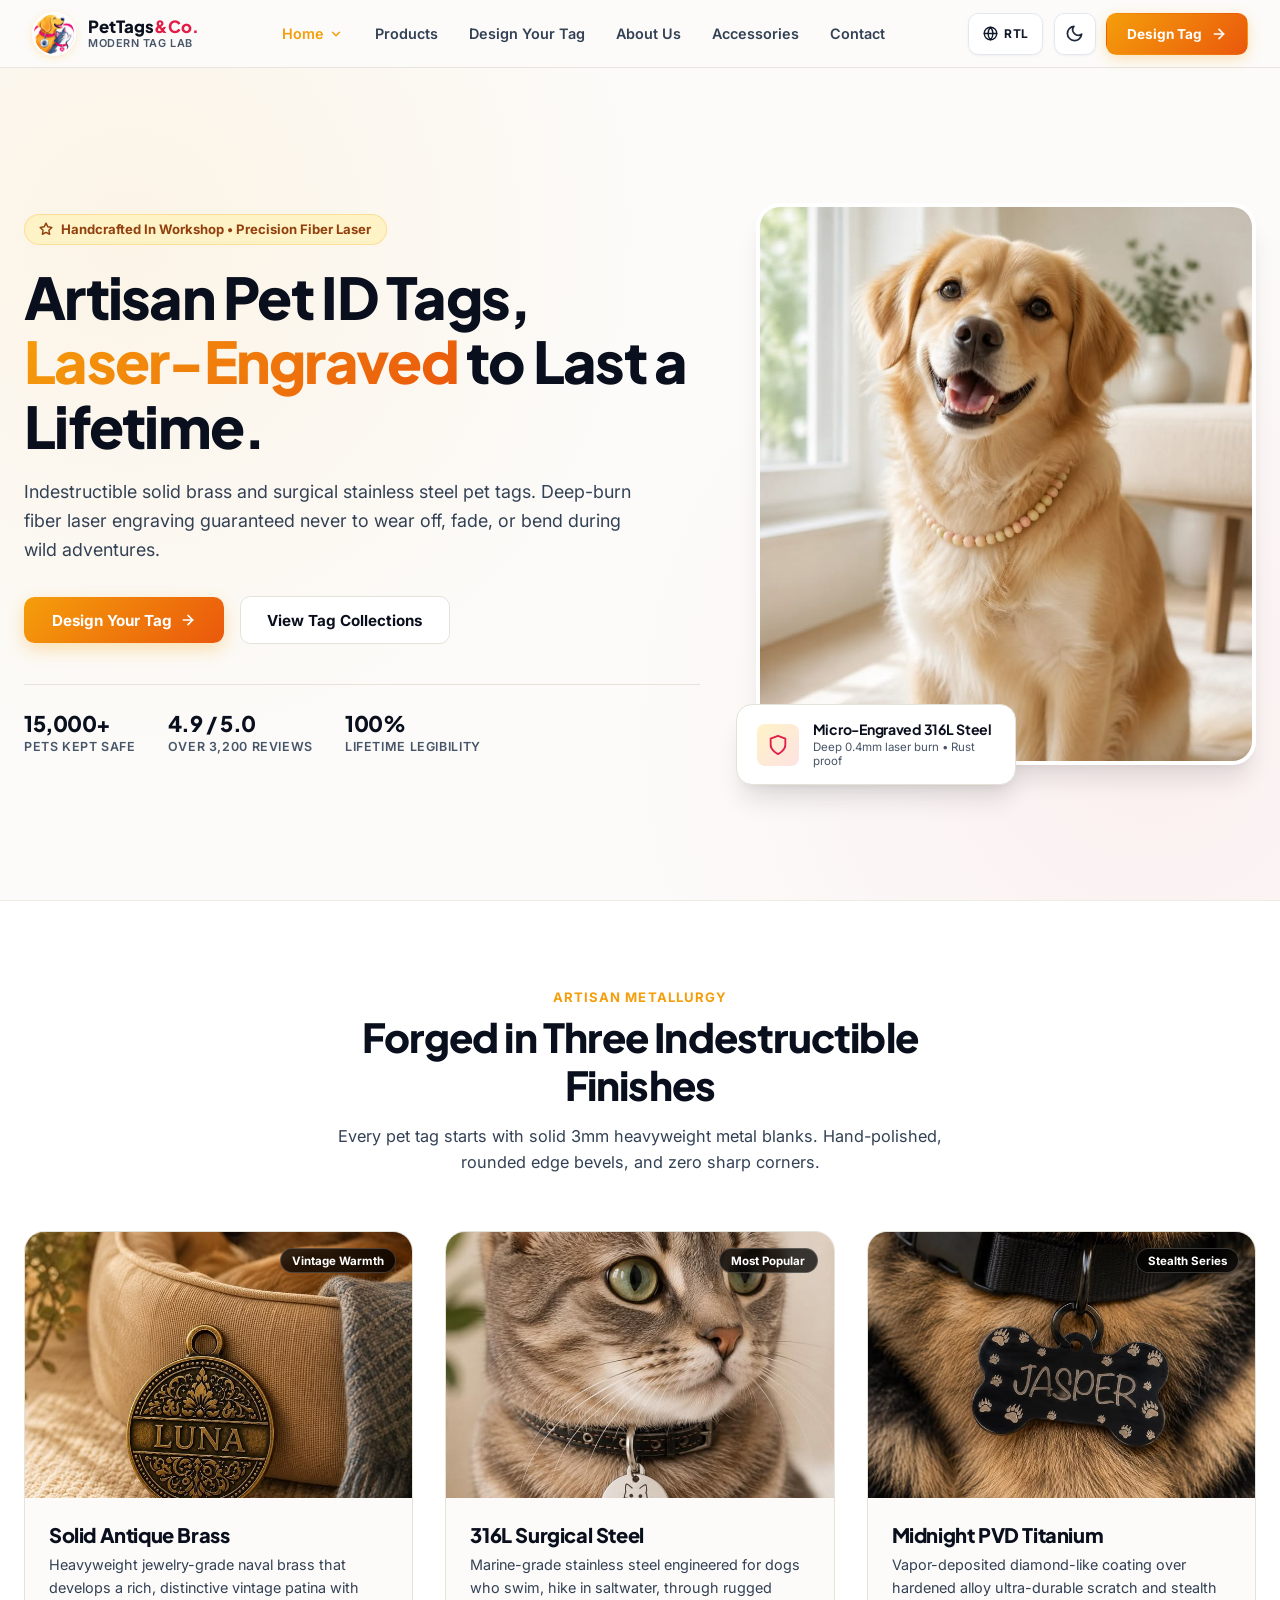
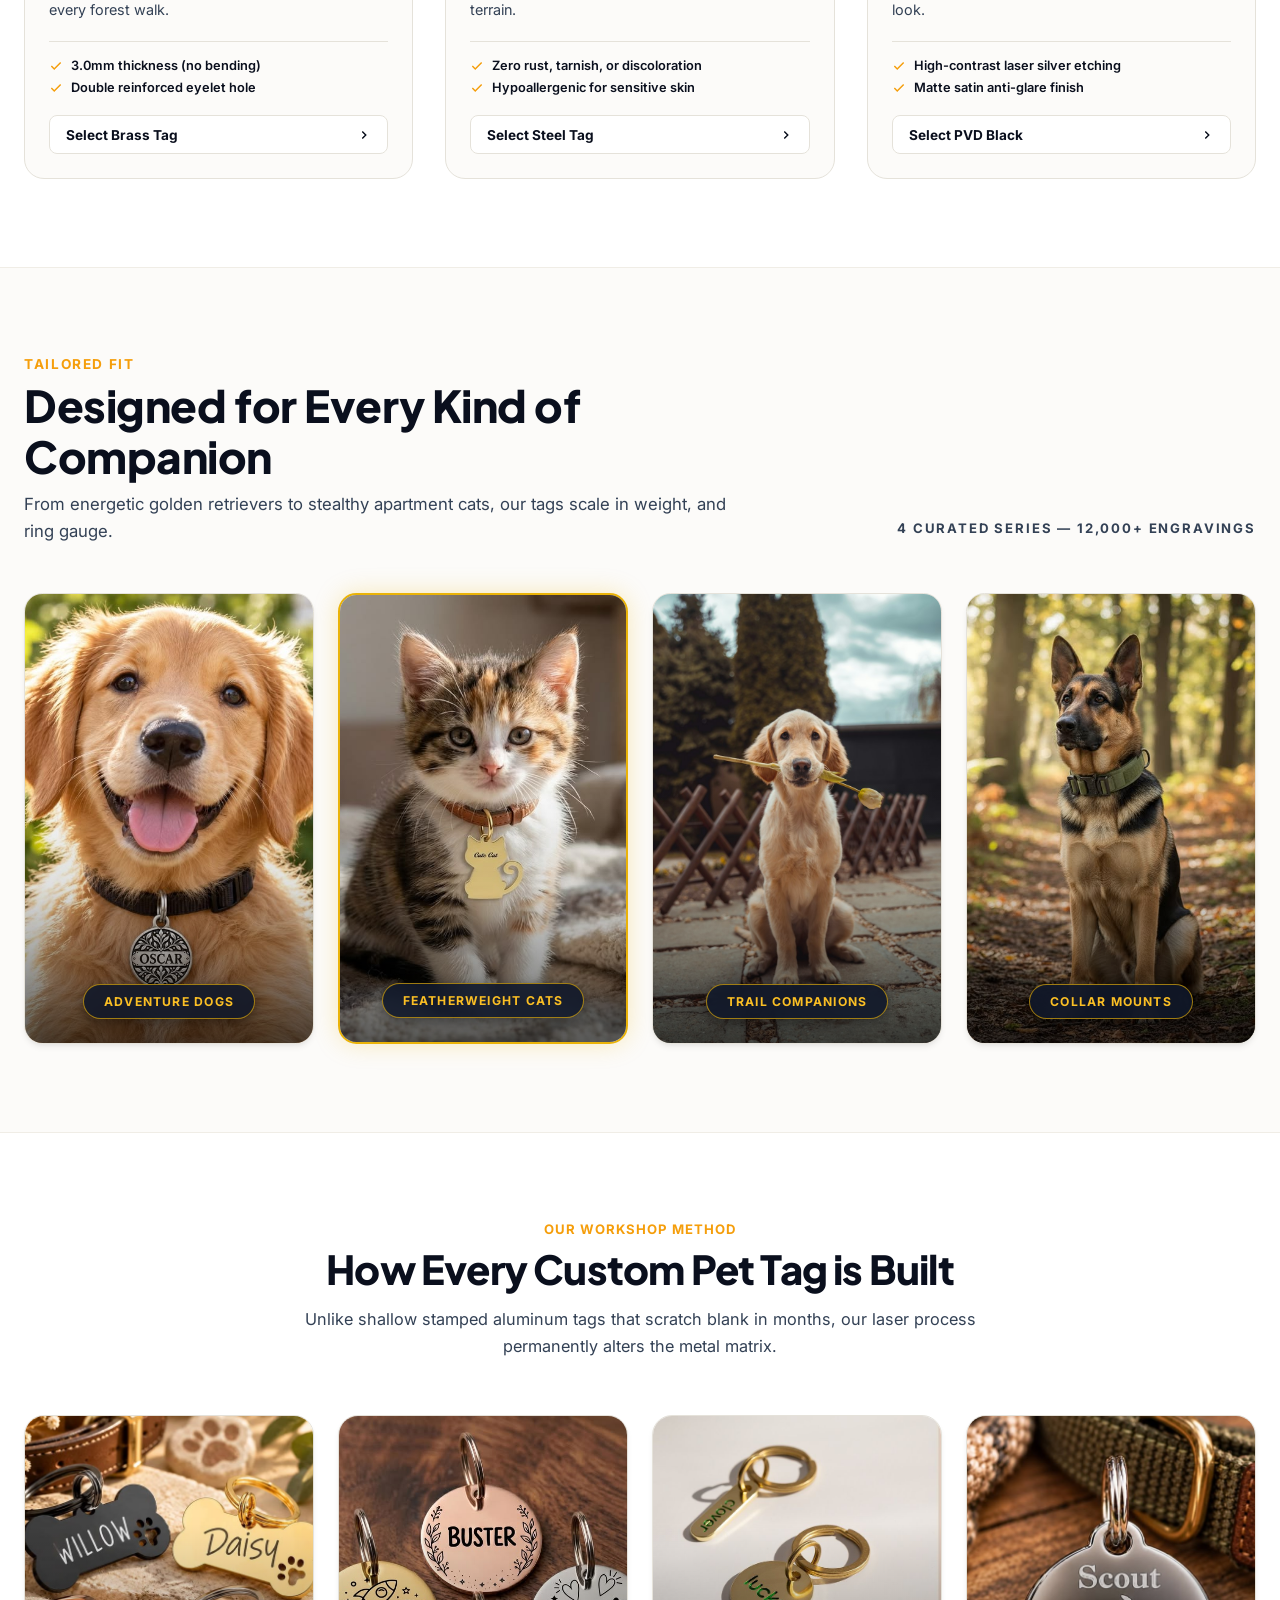
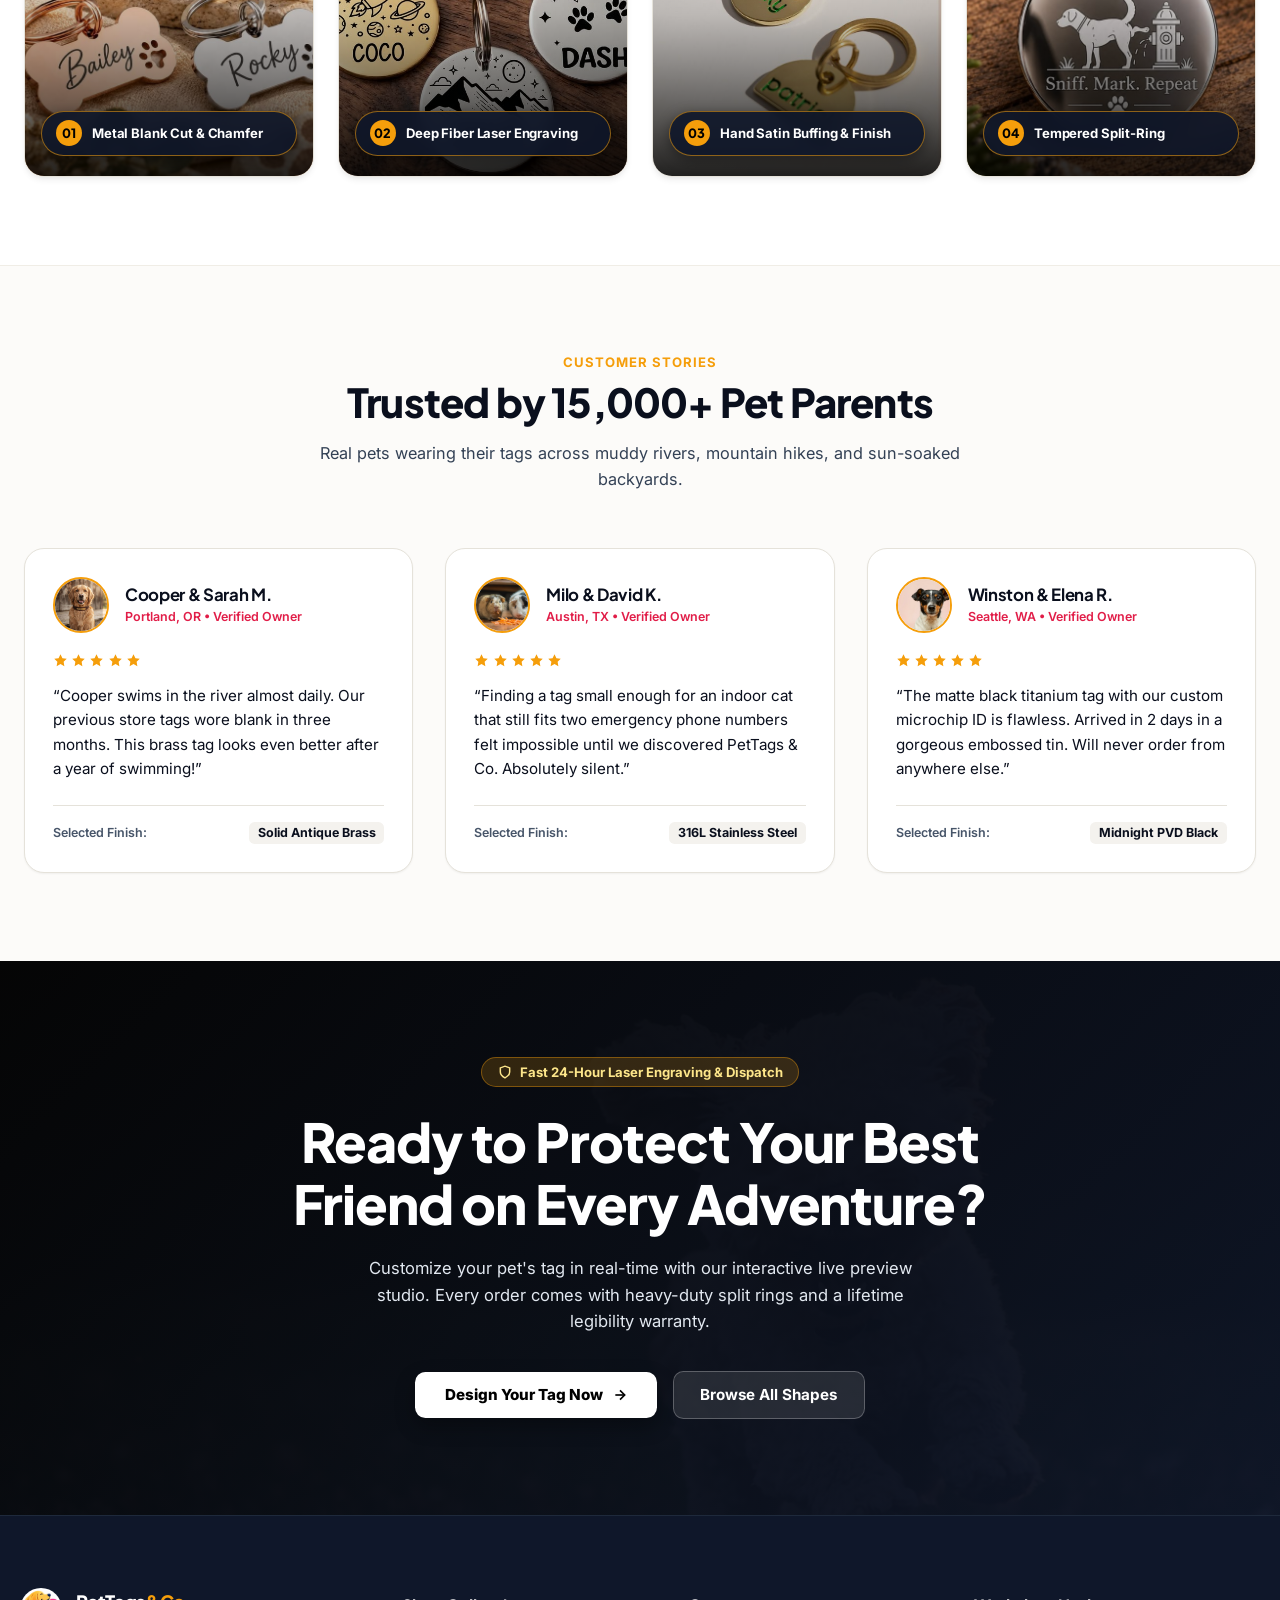
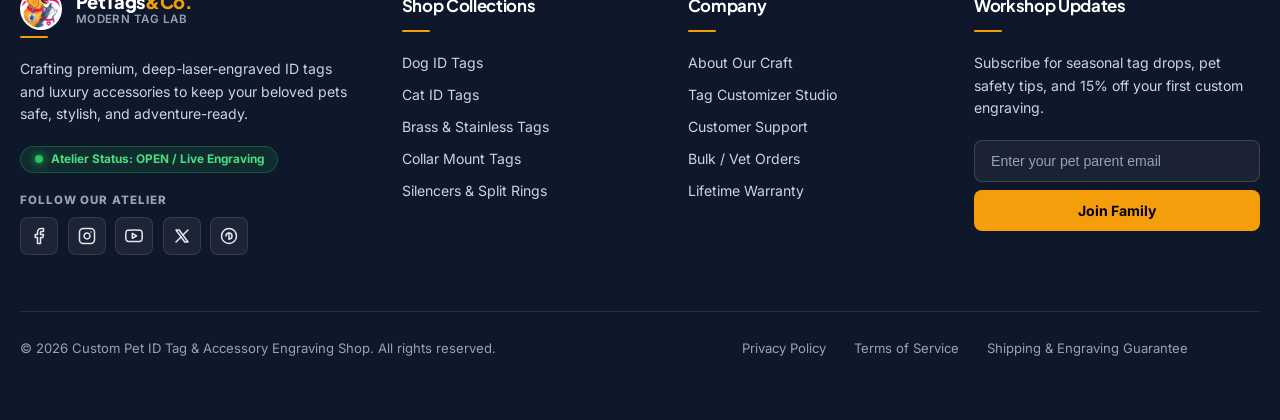
==== index.html @ b64c62f4 "first commit" ====
<!DOCTYPE html>
<html lang="en" dir="ltr">

<head>
  <meta charset="UTF-8">
  <meta name="viewport" content="width=device-width, initial-scale=1.0">
  <title>Custom Pet ID Tag & Accessory Engraving Shop | Handcrafted & Laser Engraved</title>
  <meta name="description"
    content="Custom Pet ID Tag & Accessory Engraving Shop. Premium handcrafted and precision laser-engraved ID tags for dogs, cats, and pets. Built to last a lifetime.">
  <link rel="icon" type="image/png" href="assets/images/icons/logo.png">
  <link rel="apple-touch-icon" href="assets/images/icons/logo.png">

  <!-- Core Stylesheets (No Inline Styles) -->
  <link rel="stylesheet" href="assets/css/style.css">
  <link rel="stylesheet" href="assets/css/responsive.css">
</head>

<body>

  <!-- ======================================================================
       BRANDED PRELOADER
       ====================================================================== -->
  <div id="page-preloader" role="status" aria-live="polite" aria-label="Loading Custom Pet ID Tag Shop">
    <div class="loader-badge">
      <div class="loader-spinner"></div>
      <img src="assets/images/icons/logo.png" alt="Custom Pet ID Tag Shop Logo">
    </div>
    <p class="loader-text">Custom Pet Engraving</p>
  </div>

  <!-- ======================================================================
       FIXED COMPACT SINGLE-LINE HEADER
       ====================================================================== -->
  <header class="site-header" id="site-header">
    <div class="header-container">

      <!-- Brand Identity -->
      <a href="index.html" class="brand-link" aria-label="Custom Pet ID Tag & Accessory Engraving Shop Home">
        <div class="brand-logo-wrap">
          <img src="assets/images/icons/logo.png" alt="Pet Tag Logo" class="brand-logo-img">
        </div>
        <div class="brand-meta">
          <span class="brand-title">PetTags<span>&amp;Co.</span></span>
          <span class="brand-subtitle">Modern Tag Lab</span>
        </div>
      </a>

      <!-- Desktop Navigation: Exactly 6 Nav Items -->
      <nav class="nav-desktop-wrapper" aria-label="Main Navigation">
        <ul class="nav-desktop">

          <!-- 1. Home with Click-Only Dropdown -->
          <li class="nav-dropdown-wrapper js-nav-dropdown">
            <button type="button" class="dropdown-trigger" aria-expanded="false" aria-haspopup="true">
              <span>Home</span>
              <svg class="dropdown-arrow rtl-flip" viewBox="0 0 24 24" fill="none" stroke="currentColor"
                stroke-width="2.5" stroke-linecap="round" stroke-linejoin="round">
                <polyline points="6 9 12 15 18 9"></polyline>
              </svg>
            </button>
            <ul class="dropdown-panel" role="menu">
              <li role="none">
                <a href="index.html" role="menuitem">
                  <span>Home 1 (Artisan Studio)</span>
                  <span class="tag-pill">Classic</span>
                </a>
              </li>
              <li role="none">
                <a href="home-2.html" role="menuitem">
                  <span>Home 2 (Modern Tag Lab)</span>
                  <span class="tag-pill">Modern</span>
                </a>
              </li>
            </ul>
          </li>

          <!-- 2. Products (By Pet Type) -->
          <li>
            <a href="products.html" class="nav-link">Products</a>
          </li>

          <!-- 3. Design Your Tag -->
          <li>
            <a href="design.html" class="nav-link">Design Your Tag</a>
          </li>

          <!-- 4. About (Mandatory) -->
          <li>
            <a href="about.html" class="nav-link">About Us</a>
          </li>

          <!-- 5. Accessories -->
          <li>
            <a href="accessories.html" class="nav-link">Accessories</a>
          </li>

          <!-- 6. Contact (Directly Visible) -->
          <li>
            <a href="contact.html" class="nav-link">Contact</a>
          </li>

        </ul>
      </nav>

      <!-- Desktop Controls: RTL, Dark Mode, Action CTA -->
      <div class="header-actions">
        <!-- RTL/LTR Button -->
        <button type="button" class="ctrl-btn js-rtl-toggle" aria-label="Toggle Direction (LTR/RTL)"
          title="Switch RTL/LTR">
          <svg class="rtl-icon" viewBox="0 0 24 24" fill="none" stroke="currentColor" stroke-width="2"
            stroke-linecap="round" stroke-linejoin="round">
            <circle cx="12" cy="12" r="10"></circle>
            <line x1="2" y1="12" x2="22" y2="12"></line>
            <path d="M12 2a15.3 15.3 0 0 1 4 10 15.3 15.3 0 0 1-4 10 15.3 15.3 0 0 1-4-10 15.3 15.3 0 0 1 4-10z"></path>
          </svg>
          <span class="rtl-text font-bold text-xs rtl-badge-text">RTL</span>
        </button>

        <!-- Dark Mode Toggle Button (#000000 Strict) -->
        <button type="button" class="ctrl-btn js-dark-toggle" aria-label="Toggle Dark Mode" title="Switch Theme">
          <!-- Moon Icon for Light Mode -->
          <svg class="icon-moon" viewBox="0 0 24 24" fill="none" stroke="currentColor" stroke-width="2"
            stroke-linecap="round" stroke-linejoin="round">
            <path d="M21 12.79A9 9 0 1 1 11.21 3 7 7 0 0 0 21 12.79z"></path>
          </svg>
          <!-- Sun Icon for Dark Mode -->
          <svg class="icon-sun" viewBox="0 0 24 24" fill="none" stroke="currentColor" stroke-width="2"
            stroke-linecap="round" stroke-linejoin="round">
            <circle cx="12" cy="12" r="5"></circle>
            <line x1="12" y1="1" x2="12" y2="3"></line>
            <line x1="12" y1="21" x2="12" y2="23"></line>
            <line x1="4.22" y1="4.22" x2="5.64" y2="5.64"></line>
            <line x1="18.36" y1="18.36" x2="19.78" y2="19.78"></line>
            <line x1="1" y1="12" x2="3" y2="12"></line>
            <line x1="21" y1="12" x2="23" y2="12"></line>
            <line x1="4.22" y1="19.78" x2="5.64" y2="18.36"></line>
            <line x1="18.36" y1="5.64" x2="19.78" y2="4.22"></line>
          </svg>
        </button>

        <!-- CTA Action Button -->
        <a href="design.html" class="btn-header-cta" id="header-cta-btn">
          <span>Design Tag</span>
          <svg viewBox="0 0 24 24" fill="none" stroke="currentColor" stroke-width="2.5" stroke-linecap="round"
            stroke-linejoin="round" class="rtl-flip">
            <line x1="5" y1="12" x2="19" y2="12"></line>
            <polyline points="12 5 19 12 12 19"></polyline>
          </svg>
        </a>

        <!-- Mobile Drawer Toggle Button -->
        <button type="button" class="btn-mobile-toggle js-mobile-toggle" aria-label="Open Mobile Menu"
          aria-expanded="false">
          <svg viewBox="0 0 24 24" fill="none" stroke="currentColor" stroke-width="2" stroke-linecap="round"
            stroke-linejoin="round">
            <line x1="3" y1="12" x2="21" y2="12"></line>
            <line x1="3" y1="6" x2="21" y2="6"></line>
            <line x1="3" y1="18" x2="21" y2="18"></line>
          </svg>
        </button>
      </div>

    </div>
  </header>

  <!-- ======================================================================
       MOBILE DRAWER NAVIGATION
       ====================================================================== -->
  <div class="mobile-drawer-backdrop" id="mobile-drawer-backdrop" tabindex="-1"></div>

  <div class="mobile-drawer" id="mobile-drawer" role="dialog" aria-modal="true" aria-label="Mobile Navigation Menu">
    <!-- Drawer Header -->
    <div class="drawer-header">
      <div class="drawer-brand">
        <img src="assets/images/icons/logo.png" alt="Pet Tag Logo" class="drawer-brand-logo">
        <div>
          <div class="drawer-brand-name">PetTags&amp;Co.</div>
          <div class="drawer-brand-sub">Modern Tag Lab</div>
        </div>
      </div>
      <button type="button" class="btn-drawer-close js-drawer-close" aria-label="Close Mobile Menu">
        <svg viewBox="0 0 24 24" fill="none" stroke="currentColor" stroke-width="2" stroke-linecap="round"
          stroke-linejoin="round">
          <line x1="18" y1="6" x2="6" y2="18"></line>
          <line x1="6" y1="6" x2="18" y2="18"></line>
        </svg>
      </button>
    </div>

    <!-- Drawer Navigation Links -->
    <div class="drawer-body">
      <ul class="drawer-nav-list">

        <!-- Home Accordion (CLICK ONLY) -->
        <li class="drawer-accordion js-drawer-accordion">
          <button type="button" class="drawer-accordion-btn active" aria-expanded="false">
            <span>Home</span>
            <svg class="drawer-accordion-arrow rtl-flip" viewBox="0 0 24 24" fill="none" stroke="currentColor"
              stroke-width="2.5" stroke-linecap="round" stroke-linejoin="round">
              <polyline points="6 9 12 15 18 9"></polyline>
            </svg>
          </button>
          <ul class="drawer-accordion-content">
            <li>
              <a href="index.html" class="drawer-sublink active">
                <span>Home 1 (Artisan Studio)</span>
              </a>
            </li>
            <li>
              <a href="home-2.html" class="drawer-sublink">
                <span>Home 2 (Modern Tag Lab)</span>
              </a>
            </li>
          </ul>
        </li>

        <li><a href="products.html" class="drawer-nav-link">Products</a></li>
        <li><a href="design.html" class="drawer-nav-link">Design Your Tag</a></li>
        <li><a href="about.html" class="drawer-nav-link">About Us</a></li>
        <li><a href="accessories.html" class="drawer-nav-link">Accessories</a></li>
        <li><a href="contact.html" class="drawer-nav-link">Contact</a></li>

      </ul>
    </div>

    <!-- Drawer Footer with Dark Mode and RTL Controls -->
    <div class="drawer-footer">
      <div class="drawer-ctrls">
        <button type="button" class="drawer-ctrl-item js-dark-toggle" aria-label="Toggle Dark Mode">
          <svg class="icon-moon icon-sm" viewBox="0 0 24 24" fill="none" stroke="currentColor" stroke-width="2"
            stroke-linecap="round" stroke-linejoin="round">
            <path d="M21 12.79A9 9 0 1 1 11.21 3 7 7 0 0 0 21 12.79z"></path>
          </svg>
          <svg class="icon-sun icon-sm" viewBox="0 0 24 24" fill="none" stroke="currentColor" stroke-width="2"
            stroke-linecap="round" stroke-linejoin="round">
            <circle cx="12" cy="12" r="5"></circle>
            <line x1="12" y1="1" x2="12" y2="3"></line>
            <line x1="12" y1="21" x2="12" y2="23"></line>
            <line x1="4.22" y1="4.22" x2="5.64" y2="5.64"></line>
            <line x1="18.36" y1="18.36" x2="19.78" y2="19.78"></line>
            <line x1="1" y1="12" x2="3" y2="12"></line>
            <line x1="21" y1="12" x2="23" y2="12"></line>
            <line x1="4.22" y1="19.78" x2="5.64" y2="18.36"></line>
            <line x1="18.36" y1="5.64" x2="19.78" y2="4.22"></line>
          </svg>
          <span>Dark Mode</span>
        </button>

        <button type="button" class="drawer-ctrl-item js-rtl-toggle" aria-label="Toggle Direction (LTR/RTL)">
          <svg viewBox="0 0 24 24" fill="none" stroke="currentColor" stroke-width="2" stroke-linecap="round"
            stroke-linejoin="round" style="width:16px;height:16px;">
            <circle cx="12" cy="12" r="10"></circle>
            <line x1="2" y1="12" x2="22" y2="12"></line>
            <path d="M12 2a15.3 15.3 0 0 1 4 10 15.3 15.3 0 0 1-4 10 15.3 15.3 0 0 1-4-10 15.3 15.3 0 0 1 4-10z"></path>
          </svg>
          <span class="rtl-text font-bold">RTL</span>
          <span>Switch</span>
        </button>
      </div>

      <a href="design.html" class="btn-header-cta drawer-cta-full">
        <span>Start Customizing</span>
        <svg viewBox="0 0 24 24" fill="none" stroke="currentColor" stroke-width="2.5" stroke-linecap="round"
          stroke-linejoin="round" class="rtl-flip">
          <line x1="5" y1="12" x2="19" y2="12"></line>
          <polyline points="12 5 19 12 12 19"></polyline>
        </svg>
      </a>
    </div>
  </div>

  <!-- ======================================================================
       MAIN CONTENT: HOME 1 (ARTISAN STUDIO) — EXACTLY 6 SECTIONS
       ====================================================================== -->
  <main id="main-content">

    <!-- ------------------------------------------------------------------
         SECTION 1: EDITORIAL HERO (Asymmetrical Lifestyle & Precision Specs)
         ------------------------------------------------------------------ -->
    <section class="hero-section" id="hero-section" aria-labelledby="hero-heading">
      <div class="container-custom">
        <div class="hero-grid">

          <!-- Hero Text Content (Concise & Punchy) -->
          <div class="hero-content">
            <div class="hero-pill">
              <svg viewBox="0 0 24 24" fill="none" stroke="currentColor" stroke-width="2.5" stroke-linecap="round"
                stroke-linejoin="round" class="icon-xs">
                <polygon
                  points="12 2 15.09 8.26 22 9.27 17 14.14 18.18 21.02 12 17.77 5.82 21.02 7 14.14 2 9.27 8.91 8.26 12 2">
                </polygon>
              </svg>
              <span>Handcrafted In Workshop &bull; Precision Fiber Laser</span>
            </div>

            <h1 id="hero-heading" class="hero-title">
              Artisan Pet ID Tags, <span class="highlight-amber">Laser-Engraved</span> to Last a Lifetime.
            </h1>

            <p class="hero-desc">
              Indestructible solid brass and surgical stainless steel pet tags. Deep-burn fiber laser engraving
              guaranteed never to wear off, fade, or bend during wild adventures.
            </p>

            <div class="hero-btn-group">
              <a href="design.html" class="btn-primary">
                <span>Design Your Tag</span>
                <svg viewBox="0 0 24 24" fill="none" stroke="currentColor" stroke-width="2.5" stroke-linecap="round"
                  stroke-linejoin="round" class="icon-sm rtl-flip">
                  <line x1="5" y1="12" x2="19" y2="12"></line>
                  <polyline points="12 5 19 12 12 19"></polyline>
                </svg>
              </a>
              <a href="products.html" class="btn-secondary">
                <span>View Tag Collections</span>
              </a>
            </div>

            <div class="hero-metrics">
              <div class="hero-metric-item">
                <h4>15,000+</h4>
                <p>Pets Kept Safe</p>
              </div>
              <div class="hero-metric-item">
                <h4>4.9 / 5.0</h4>
                <p>Over 3,200 Reviews</p>
              </div>
              <div class="hero-metric-item">
                <h4>100%</h4>
                <p>Lifetime Legibility</p>
              </div>
            </div>
          </div>

          <!-- Hero Visual Media with Floating Interactive Badge -->
          <div class="hero-media-wrap">
            <div class="hero-image-frame">
              <img src="assets/images/hero/p1.jpg" alt="Golden retriever pet wearing engraved custom collar tag"
                loading="eager" width="800" height="900">
            </div>

            <div class="hero-tag-badge">
              <div class="hero-tag-badge-icon">
                <svg viewBox="0 0 24 24" fill="none" stroke="currentColor" stroke-width="2" stroke-linecap="round"
                  stroke-linejoin="round" class="icon-lg">
                  <path d="M12 22s8-4 8-10V5l-8-3-8 3v7c0 6 8 10 8 10z"></path>
                </svg>
              </div>
              <div class="hero-tag-badge-text">
                <h5>Micro-Engraved 316L Steel</h5>
                <p>Deep 0.4mm laser burn &bull; Rust proof</p>
              </div>
            </div>
          </div>

        </div>
      </div>
    </section>

    <!-- ------------------------------------------------------------------
         SECTION 2: MATERIAL & FINISH SELECTOR (Solid Craftsmanship)
         ------------------------------------------------------------------ -->
    <section class="materials-section" id="materials-section" aria-labelledby="materials-heading">
      <div class="container-custom">

        <div class="section-head">
          <span class="section-eyebrow">Artisan Metallurgy</span>
          <h2 id="materials-heading" class="section-title">Forged in Three Indestructible Finishes</h2>
          <p class="section-subtitle">
            Every pet tag starts with solid 3mm heavyweight metal blanks. Hand-polished, rounded edge bevels, and zero
            sharp corners.
          </p>
        </div>

        <div class="materials-grid">

          <!-- Card 1: Solid Vintage Brass -->
          <article class="material-card">
            <div class="material-img-wrap">
              <img src="assets/images/sections/p2.jpg" alt="Solid Antique Brass engraved pet tag finish" loading="lazy"
                width="800" height="550">
              <span class="material-pill-badge">Vintage Warmth</span>
            </div>
            <div class="material-body">
              <div>
                <h3>Solid Antique Brass</h3>
                <p>Heavyweight jewelry-grade naval brass that develops a rich, distinctive vintage patina with every
                  forest walk.</p>
                <ul class="material-specs">
                  <li>
                    <svg viewBox="0 0 24 24" fill="none" stroke="currentColor" stroke-width="2.5">
                      <polyline points="20 6 9 17 4 12"></polyline>
                    </svg>
                    <span>3.0mm thickness (no bending)</span>
                  </li>
                  <li>
                    <svg viewBox="0 0 24 24" fill="none" stroke="currentColor" stroke-width="2.5">
                      <polyline points="20 6 9 17 4 12"></polyline>
                    </svg>
                    <span>Double reinforced eyelet hole</span>
                  </li>
                </ul>
              </div>
              <a href="design.html?metal=brass" class="material-action-btn">
                <span>Select Brass Tag</span>
                <svg viewBox="0 0 24 24" fill="none" stroke="currentColor" stroke-width="2.5" class="icon-xs rtl-flip">
                  <polyline points="9 18 15 12 9 6"></polyline>
                </svg>
              </a>
            </div>
          </article>

          <!-- Card 2: Surgical 316L Stainless -->
          <article class="material-card">
            <div class="material-img-wrap">
              <img src="assets/images/sections/p3.jpg" alt="Surgical Stainless Steel engraved pet tag" loading="lazy"
                width="800" height="550">
              <span class="material-pill-badge">Most Popular</span>
            </div>
            <div class="material-body">
              <div>
                <h3>316L Surgical Steel</h3>
                <p>Marine-grade stainless steel engineered for dogs who swim, hike in saltwater, through rugged
                  terrain.</p>
                <ul class="material-specs">
                  <li>
                    <svg viewBox="0 0 24 24" fill="none" stroke="currentColor" stroke-width="2.5">
                      <polyline points="20 6 9 17 4 12"></polyline>
                    </svg>
                    <span>Zero rust, tarnish, or discoloration</span>
                  </li>
                  <li>
                    <svg viewBox="0 0 24 24" fill="none" stroke="currentColor" stroke-width="2.5">
                      <polyline points="20 6 9 17 4 12"></polyline>
                    </svg>
                    <span>Hypoallergenic for sensitive skin</span>
                  </li>
                </ul>
              </div>
              <a href="design.html?metal=steel" class="material-action-btn">
                <span>Select Steel Tag</span>
                <svg viewBox="0 0 24 24" fill="none" stroke="currentColor" stroke-width="2.5" class="icon-xs rtl-flip">
                  <polyline points="9 18 15 12 9 6"></polyline>
                </svg>
              </a>
            </div>
          </article>

          <!-- Card 3: Midnight PVD Matte Black -->
          <article class="material-card">
            <div class="material-img-wrap">
              <img src="assets/images/sections/p4.jpg" alt="Midnight PVD Matte Black engraved pet tag" loading="lazy"
                width="800" height="550">
              <span class="material-pill-badge">Stealth Series</span>
            </div>
            <div class="material-body">
              <div>
                <h3>Midnight PVD Titanium</h3>
                <p>Vapor-deposited diamond-like coating over hardened alloy ultra-durable scratch
                  and stealth look.</p>
                <ul class="material-specs">
                  <li>
                    <svg viewBox="0 0 24 24" fill="none" stroke="currentColor" stroke-width="2.5">
                      <polyline points="20 6 9 17 4 12"></polyline>
                    </svg>
                    <span>High-contrast laser silver etching</span>
                  </li>
                  <li>
                    <svg viewBox="0 0 24 24" fill="none" stroke="currentColor" stroke-width="2.5">
                      <polyline points="20 6 9 17 4 12"></polyline>
                    </svg>
                    <span>Matte satin anti-glare finish</span>
                  </li>
                </ul>
              </div>
              <a href="design.html?metal=black" class="material-action-btn">
                <span>Select PVD Black</span>
                <svg viewBox="0 0 24 24" fill="none" stroke="currentColor" stroke-width="2.5" class="icon-xs rtl-flip">
                  <polyline points="9 18 15 12 9 6"></polyline>
                </svg>
              </a>
            </div>
          </article>

        </div>
      </div>
    </section>

    <!-- ------------------------------------------------------------------
         SECTION 3: LUXURY CURATED COMPANIONS (Reference Showcase Model)
         ------------------------------------------------------------------ -->
    <section class="pet-mosaic-section" id="pet-mosaic-section" aria-labelledby="mosaic-heading">
      <div class="container-custom">

        <!-- Luxury Split Header (Matching Reference Model) -->
        <div class="mosaic-luxury-head">
          <div class="mosaic-luxury-left">
            <span class="section-eyebrow">Tailored Fit</span>
            <h2 id="mosaic-heading" class="section-title">Designed for Every Kind of Companion</h2>
            <p class="section-subtitle">
              From energetic golden retrievers to stealthy apartment cats, our tags scale in weight, and ring
              gauge.
            </p>
          </div>
          <div class="mosaic-luxury-right">
            <span class="mosaic-stat-label">4 Curated Series &mdash; 12,000+ Engravings</span>
          </div>
        </div>

        <!-- 4-Card Luxury Portrait Showcase (Matching 4 Tall Cards in Reference) -->
        <div class="mosaic-quad-grid">

          <!-- Card 1: Adventure Dogs -->
          <article class="mosaic-quad-card">
            <img src="assets/images/sections/p5.jpg"
              alt="Golden Retriever puppy smiling with custom engraved brass pet tag" loading="lazy" width="800"
              height="1200">
            <div class="mosaic-quad-overlay">
              <a href="products.html?type=dog" class="mosaic-pill-btn"
                aria-label="Explore Adventure Dogs Tag Collection">
                <span>Adventure Dogs</span>
              </a>
            </div>
          </article>

          <!-- Card 2: Featherweight Cats (Featured Gold Highlight - Matching Phantom V in Reference) -->
          <article class="mosaic-quad-card is-featured">
            <img src="assets/images/sections/p6.jpg" alt="Curious kitten wearing featherweight gold engraved cat tag"
              loading="lazy" width="800" height="1200">
            <div class="mosaic-quad-overlay">
              <a href="products.html?type=cat" class="mosaic-pill-btn"
                aria-label="Explore Featherweight Cats Tag Collection">
                <span>Featherweight Cats</span>
              </a>
            </div>
          </article>

          <!-- Card 3: Trail Companions -->
          <article class="mosaic-quad-card">
            <img src="assets/images/sections/gallery-dog.jpg"
              alt="Active golden companion sitting outdoors with custom pet collar" loading="lazy" width="800"
              height="1200">
            <div class="mosaic-quad-overlay">
              <a href="products.html?type=dog" class="mosaic-pill-btn"
                aria-label="Explore Trail Companions Tag Collection">
                <span>Trail Companions</span>
              </a>
            </div>
          </article>

          <!-- Card 4: Collar Mount & Accessories -->
          <article class="mosaic-quad-card">
            <img src="assets/images/sections/p7.jpg"
              alt="German Shepherd in forest with heavy-duty collar mount pet tag" loading="lazy" width="800"
              height="1200">
            <div class="mosaic-quad-overlay">
              <a href="accessories.html" class="mosaic-pill-btn"
                aria-label="Explore Collar Mount and Hardware Accessories">
                <span>Collar Mounts</span>
              </a>
            </div>
          </article>

        </div>

      </div>
    </section>

    <!-- ------------------------------------------------------------------
         SECTION 4: 4-STEP LASER CRAFT PROCESS (Artisan Workshop)
         ------------------------------------------------------------------ -->
    <section class="craft-process-section" id="craft-process-section" aria-labelledby="craft-heading">
      <div class="container-custom">

        <!-- Heading on Top of Image and Steps -->
        <div class="section-head">
          <span class="section-eyebrow">Our Workshop Method</span>
          <h2 id="craft-heading" class="section-title">How Every Custom Pet Tag is Built</h2>
          <p class="section-subtitle">
            Unlike shallow stamped aluminum tags that scratch blank in months, our laser process permanently alters
            the metal matrix.
          </p>
        </div>

        <!-- 4 Sequential Workshop Process Images (Image-Dominant, Names Only Overlaid) -->
        <div class="process-images-grid">

          <!-- Step 1: Blank Cut -->
          <article class="process-img-card">
            <img src="assets/images/about/p8.jpg" alt="Metal blank cutting and precision chamfering" loading="lazy"
              width="600" height="750">
            <div class="process-img-overlay">
              <div class="process-step-pill">
                <span class="step-pill-num">01</span>
                <span>Metal Blank Cut &amp; Chamfer</span>
              </div>
            </div>
          </article>

          <!-- Step 2: Laser Engraving -->
          <article class="process-img-card">
            <img src="assets/images/sections/p9.jpg" alt="Industrial fiber laser engraving 0.4mm deep" loading="lazy"
              width="600" height="750">
            <div class="process-img-overlay">
              <div class="process-step-pill">
                <span class="step-pill-num">02</span>
                <span>Deep Fiber Laser Engraving</span>
              </div>
            </div>
          </article>

          <!-- Step 3: Satin Buffing -->
          <article class="process-img-card">
            <img src="assets/images/about/p10.jpg" alt="Hand satin buffing and edge polish" loading="lazy" width="600"
              height="750">
            <div class="process-img-overlay">
              <div class="process-step-pill">
                <span class="step-pill-num">03</span>
                <span>Hand Satin Buffing &amp; Finish</span>
              </div>
            </div>
          </article>

          <!-- Step 4: Split-Ring Assembly -->
          <article class="process-img-card">
            <img src="assets/images/accessories/p11.jpg" alt="Tempered split-ring attachment" loading="lazy" width="600"
              height="750">
            <div class="process-img-overlay">
              <div class="process-step-pill">
                <span class="step-pill-num">04</span>
                <span>Tempered Split-Ring </span>
              </div>
            </div>
          </article>

        </div>

      </div>
    </section>

    <!-- ------------------------------------------------------------------
         SECTION 5: COLLECTOR SPOTLIGHT (Strictly Even Cards & Typography)
         ------------------------------------------------------------------ -->
    <section class="collector-spotlight-section" id="collector-spotlight-section" aria-labelledby="collector-heading">
      <div class="container-custom">

        <div class="section-head">
          <span class="section-eyebrow">Customer Stories</span>
          <h2 id="collector-heading" class="section-title">Trusted by 15,000+ Pet Parents</h2>
          <p class="section-subtitle">
            Real pets wearing their tags across muddy rivers, mountain hikes, and sun-soaked backyards.
          </p>
        </div>

        <div class="collector-cards-grid">

          <!-- Even Card 1 -->
          <article class="collector-card">
            <div>
              <div class="collector-head">
                <img src="assets/images/testimonials/p12.jpg" alt="Golden Retriever Cooper wearing custom brass tag"
                  class="collector-avatar" loading="lazy" width="56" height="56">
                <div class="collector-info">
                  <h4>Cooper &amp; Sarah M.</h4>
                  <span>Portland, OR &bull; Verified Owner</span>
                </div>
              </div>

              <div class="collector-rating" aria-label="5 out of 5 stars">
                <svg viewBox="0 0 24 24">
                  <polygon
                    points="12 2 15.09 8.26 22 9.27 17 14.14 18.18 21.02 12 17.77 5.82 21.02 7 14.14 2 9.27 8.91 8.26 12 2">
                  </polygon>
                </svg>
                <svg viewBox="0 0 24 24">
                  <polygon
                    points="12 2 15.09 8.26 22 9.27 17 14.14 18.18 21.02 12 17.77 5.82 21.02 7 14.14 2 9.27 8.91 8.26 12 2">
                  </polygon>
                </svg>
                <svg viewBox="0 0 24 24">
                  <polygon
                    points="12 2 15.09 8.26 22 9.27 17 14.14 18.18 21.02 12 17.77 5.82 21.02 7 14.14 2 9.27 8.91 8.26 12 2">
                  </polygon>
                </svg>
                <svg viewBox="0 0 24 24">
                  <polygon
                    points="12 2 15.09 8.26 22 9.27 17 14.14 18.18 21.02 12 17.77 5.82 21.02 7 14.14 2 9.27 8.91 8.26 12 2">
                  </polygon>
                </svg>
                <svg viewBox="0 0 24 24">
                  <polygon
                    points="12 2 15.09 8.26 22 9.27 17 14.14 18.18 21.02 12 17.77 5.82 21.02 7 14.14 2 9.27 8.91 8.26 12 2">
                  </polygon>
                </svg>
              </div>

              <p class="collector-quote">
                &ldquo;Cooper swims in the river almost daily. Our previous store tags wore blank in three months. This
                brass tag looks even better after a year of swimming!&rdquo;
              </p>
            </div>

            <div class="collector-tag-meta">
              <span>Selected Finish:</span>
              <span class="collector-tag-badge">Solid Antique Brass</span>
            </div>
          </article>

          <!-- Even Card 2 -->
          <article class="collector-card">
            <div>
              <div class="collector-head">
                <img src="assets/images/testimonials/testi-2.jpg" alt="Tabby cat Milo wearing lightweight steel tag"
                  class="collector-avatar" loading="lazy" width="56" height="56">
                <div class="collector-info">
                  <h4>Milo &amp; David K.</h4>
                  <span>Austin, TX &bull; Verified Owner</span>
                </div>
              </div>

              <div class="collector-rating" aria-label="5 out of 5 stars">
                <svg viewBox="0 0 24 24">
                  <polygon
                    points="12 2 15.09 8.26 22 9.27 17 14.14 18.18 21.02 12 17.77 5.82 21.02 7 14.14 2 9.27 8.91 8.26 12 2">
                  </polygon>
                </svg>
                <svg viewBox="0 0 24 24">
                  <polygon
                    points="12 2 15.09 8.26 22 9.27 17 14.14 18.18 21.02 12 17.77 5.82 21.02 7 14.14 2 9.27 8.91 8.26 12 2">
                  </polygon>
                </svg>
                <svg viewBox="0 0 24 24">
                  <polygon
                    points="12 2 15.09 8.26 22 9.27 17 14.14 18.18 21.02 12 17.77 5.82 21.02 7 14.14 2 9.27 8.91 8.26 12 2">
                  </polygon>
                </svg>
                <svg viewBox="0 0 24 24">
                  <polygon
                    points="12 2 15.09 8.26 22 9.27 17 14.14 18.18 21.02 12 17.77 5.82 21.02 7 14.14 2 9.27 8.91 8.26 12 2">
                  </polygon>
                </svg>
                <svg viewBox="0 0 24 24">
                  <polygon
                    points="12 2 15.09 8.26 22 9.27 17 14.14 18.18 21.02 12 17.77 5.82 21.02 7 14.14 2 9.27 8.91 8.26 12 2">
                  </polygon>
                </svg>
              </div>

              <p class="collector-quote">
                &ldquo;Finding a tag small enough for an indoor cat that still fits two emergency phone numbers felt
                impossible until we discovered PetTags &amp; Co. Absolutely silent.&rdquo;
              </p>
            </div>

            <div class="collector-tag-meta">
              <span>Selected Finish:</span>
              <span class="collector-tag-badge">316L Stainless Steel</span>
            </div>
          </article>

          <!-- Even Card 3 -->
          <article class="collector-card">
            <div>
              <div class="collector-head">
                <img src="assets/images/testimonials/testi-3.jpg" alt="Corgi Winston wearing stealth black tag"
                  class="collector-avatar" loading="lazy" width="56" height="56">
                <div class="collector-info">
                  <h4>Winston &amp; Elena R.</h4>
                  <span>Seattle, WA &bull; Verified Owner</span>
                </div>
              </div>

              <div class="collector-rating" aria-label="5 out of 5 stars">
                <svg viewBox="0 0 24 24">
                  <polygon
                    points="12 2 15.09 8.26 22 9.27 17 14.14 18.18 21.02 12 17.77 5.82 21.02 7 14.14 2 9.27 8.91 8.26 12 2">
                  </polygon>
                </svg>
                <svg viewBox="0 0 24 24">
                  <polygon
                    points="12 2 15.09 8.26 22 9.27 17 14.14 18.18 21.02 12 17.77 5.82 21.02 7 14.14 2 9.27 8.91 8.26 12 2">
                  </polygon>
                </svg>
                <svg viewBox="0 0 24 24">
                  <polygon
                    points="12 2 15.09 8.26 22 9.27 17 14.14 18.18 21.02 12 17.77 5.82 21.02 7 14.14 2 9.27 8.91 8.26 12 2">
                  </polygon>
                </svg>
                <svg viewBox="0 0 24 24">
                  <polygon
                    points="12 2 15.09 8.26 22 9.27 17 14.14 18.18 21.02 12 17.77 5.82 21.02 7 14.14 2 9.27 8.91 8.26 12 2">
                  </polygon>
                </svg>
                <svg viewBox="0 0 24 24">
                  <polygon
                    points="12 2 15.09 8.26 22 9.27 17 14.14 18.18 21.02 12 17.77 5.82 21.02 7 14.14 2 9.27 8.91 8.26 12 2">
                  </polygon>
                </svg>
              </div>

              <p class="collector-quote">
                &ldquo;The matte black titanium tag with our custom microchip ID is flawless. Arrived in 2 days in a
                gorgeous embossed tin. Will never order from anywhere else.&rdquo;
              </p>
            </div>

            <div class="collector-tag-meta">
              <span>Selected Finish:</span>
              <span class="collector-tag-badge">Midnight PVD Black</span>
            </div>
          </article>

        </div>

      </div>
    </section>

    <!-- ------------------------------------------------------------------
         SECTION 6: FINAL ACTION CTA BANNER (Last Section Before Footer)
         ------------------------------------------------------------------ -->
    <section class="final-cta-section" id="final-cta-section" aria-labelledby="cta-heading">
      <div class="final-cta-bg">
        <img src="assets/images/sections/cta-banner.jpg" alt="Happy dog running outdoors safely with engraved tag"
          loading="lazy" width="1200" height="600">
      </div>
      <div class="final-cta-overlay"></div>

      <div class="container-custom">
        <div class="final-cta-content">
          <div class="final-cta-pill">
            <svg viewBox="0 0 24 24" fill="none" stroke="currentColor" stroke-width="2.5" class="icon-xs">
              <path d="M12 22s8-4 8-10V5l-8-3-8 3v7c0 6 8 10 8 10z"></path>
            </svg>
            <span>Fast 24-Hour Laser Engraving &amp; Dispatch</span>
          </div>

          <h2 id="cta-heading" class="final-cta-title">
            Ready to Protect Your Best Friend on Every Adventure?
          </h2>

          <p class="final-cta-desc">
            Customize your pet's tag in real-time with our interactive live preview studio. Every order comes with
            heavy-duty split rings and a lifetime legibility warranty.
          </p>

          <div class="final-cta-actions">
            <a href="design.html" class="btn-cta-white">
              <span>Design Your Tag Now</span>
              <svg viewBox="0 0 24 24" fill="none" stroke="currentColor" stroke-width="2.5" class="icon-sm rtl-flip">
                <line x1="5" y1="12" x2="19" y2="12"></line>
                <polyline points="12 5 19 12 12 19"></polyline>
              </svg>
            </a>
            <a href="products.html" class="btn-secondary btn-secondary-glass">
              <span>Browse All Shapes</span>
            </a>
          </div>
        </div>
      </div>
    </section>

  </main>

  <!-- ======================================================================
       SCROLL TO TOP BUTTON
       ====================================================================== -->
  <button type="button" id="scroll-to-top" aria-label="Scroll back to top of page" title="Back to top">
    <svg viewBox="0 0 24 24" fill="none" stroke="currentColor" stroke-width="2.5" stroke-linecap="round"
      stroke-linejoin="round">
      <polyline points="18 15 12 9 6 15"></polyline>
    </svg>
  </button>

  <!-- ======================================================================
       SHARED FOOTER
       ====================================================================== -->
  <footer class="site-footer">
    <div class="footer-container">

      <div class="footer-top-grid">
        <!-- Brand Summary -->
        <div class="footer-brand-wrap">
          <div class="footer-brand">
            <img src="assets/images/icons/logo.png" alt="Pet Tag Logo" class="footer-logo">
            <div class="footer-brand-text">
              <h3>PetTags<span>&amp;Co.</span></h3>
              <p>Modern Tag Lab</p>
            </div>
          </div>
          <p class="footer-bio">
            Crafting premium, deep-laser-engraved ID tags and luxury accessories to keep your beloved pets safe,
            stylish, and adventure-ready.
          </p>
          <div class="footer-status-pill">
            <span class="status-dot"></span>
            <span>Atelier Status: OPEN / Live Engraving</span>
          </div>
          <div class="footer-social-wrap">
            <span class="footer-social-title">Follow Our Atelier</span>
            <div class="footer-socials">
              <a href="#" class="footer-social-link" aria-label="Facebook">
                <svg viewBox="0 0 24 24" fill="none" stroke="currentColor" stroke-width="2" stroke-linecap="round"
                  stroke-linejoin="round">
                  <path d="M18 2h-3a5 5 0 0 0-5 5v3H7v4h3v8h4v-8h3l1-4h-4V7a1 1 0 0 1 1-1h3z"></path>
                </svg>
              </a>
              <a href="#" class="footer-social-link" aria-label="Instagram">
                <svg viewBox="0 0 24 24" fill="none" stroke="currentColor" stroke-width="2" stroke-linecap="round"
                  stroke-linejoin="round">
                  <rect x="2" y="2" width="20" height="20" rx="5" ry="5"></rect>
                  <path d="M16 11.37A4 4 0 1 1 12.63 8 4 4 0 0 1 16 11.37z"></path>
                  <line x1="17.5" y1="6.5" x2="17.51" y2="6.5"></line>
                </svg>
              </a>
              <a href="#" class="footer-social-link" aria-label="YouTube">
                <svg viewBox="0 0 24 24" fill="none" stroke="currentColor" stroke-width="2" stroke-linecap="round"
                  stroke-linejoin="round">
                  <path
                    d="M22.54 6.42a2.78 2.78 0 0 0-1.94-2C18.88 4 12 4 12 4s-6.88 0-8.6.46a2.78 2.78 0 0 0-1.94 2A29 29 0 0 0 1 11.75a29 29 0 0 0 .46 5.33A2.78 2.78 0 0 0 3.4 19c1.72.46 8.6.46 8.6.46s6.88 0 8.6-.46a2.78 2.78 0 0 0 1.94-2 29 29 0 0 0 .46-5.25 29 29 0 0 0-.46-5.33z">
                  </path>
                  <polygon points="9.75 15.02 15.5 11.75 9.75 8.48 9.75 15.02"></polygon>
                </svg>
              </a>
              <a href="#" class="footer-social-link" aria-label="X (Twitter)">
                <svg viewBox="0 0 24 24" fill="none" stroke="currentColor" stroke-width="2" stroke-linecap="round"
                  stroke-linejoin="round">
                  <path d="M4 4l11.733 16h4.267l-11.733 -16z"></path>
                  <path d="M4 20l6.768 -6.768m2.46 -2.46l6.772 -6.772"></path>
                </svg>
              </a>
              <a href="#" class="footer-social-link" aria-label="Pinterest">
                <svg viewBox="0 0 24 24" fill="none" stroke="currentColor" stroke-width="2" stroke-linecap="round"
                  stroke-linejoin="round">
                  <line x1="12" y1="8" x2="12" y2="16"></line>
                  <circle cx="12" cy="12" r="10"></circle>
                  <path d="M8 12a4 4 0 0 1 8 0c0 2.21-1.79 4-4 4"></path>
                </svg>
              </a>
            </div>
          </div>
        </div>

        <!-- Col 1: Shop Collections -->
        <div>
          <h4 class="footer-col-title">Shop Collections</h4>
          <ul class="footer-links-list">
            <li class="footer-link-item"><a href="products.html">Dog ID Tags</a></li>
            <li class="footer-link-item"><a href="products.html">Cat ID Tags</a></li>
            <li class="footer-link-item"><a href="products.html">Brass &amp; Stainless Tags</a></li>
            <li class="footer-link-item"><a href="accessories.html">Collar Mount Tags</a></li>
            <li class="footer-link-item"><a href="accessories.html">Silencers &amp; Split Rings</a></li>
          </ul>
        </div>

        <!-- Col 2: Navigation & Company -->
        <div>
          <h4 class="footer-col-title">Company</h4>
          <ul class="footer-links-list">
            <li class="footer-link-item"><a href="about.html">About Our Craft</a></li>
            <li class="footer-link-item"><a href="design.html">Tag Customizer Studio</a></li>
            <li class="footer-link-item"><a href="contact.html">Customer Support</a></li>
            <li class="footer-link-item"><a href="contact.html">Bulk / Vet Orders</a></li>
            <li class="footer-link-item"><a href="contact.html">Lifetime Warranty</a></li>
          </ul>
        </div>

        <!-- Col 3: Newsletter & Workshop -->
        <div>
          <h4 class="footer-col-title">Workshop Updates</h4>
          <p class="footer-newsletter-text">
            Subscribe for seasonal tag drops, pet safety tips, and 15% off your first custom engraving.
          </p>
          <form class="footer-newsletter-form"
            onsubmit="event.preventDefault(); alert('Thank you for subscribing to PetTags & Co.!');">
            <div class="footer-input-row">
              <input type="email" required placeholder="Enter your pet parent email" class="footer-input"
                aria-label="Email address for newsletter">
            </div>
            <button type="submit" class="footer-newsletter-btn">
              <span>Join Family</span>
            </button>
          </form>
        </div>

      </div>

      <!-- Footer Bottom Bar -->
      <div class="footer-bottom-bar">
        <p>&copy; 2026 Custom Pet ID Tag &amp; Accessory Engraving Shop. All rights reserved.</p>
        <ul class="footer-bottom-links">
          <li><a href="#">Privacy Policy</a></li>
          <li><a href="#">Terms of Service</a></li>
          <li><a href="#">Shipping &amp; Engraving Guarantee</a></li>
        </ul>
      </div>

    </div>
  </footer>

  <!-- Central JavaScript (No Inline JS) -->
  <script src="assets/js/main.js"></script>
</body>

</html>
---- assets/css/style.css ----
/* ==========================================================================
   GLOBAL DESIGN SYSTEM & BASE STYLES
   Custom Pet ID Tag & Accessory Engraving Shop
   ========================================================================== */

@import url('https://fonts.googleapis.com/css2?family=Inter:wght@300;400;500;600;700&family=Plus+Jakarta+Sans:wght@500;600;700;800&display=swap');

:root {
  /* Brand Color Palette */
  --color-primary: #f59e0b;
  --color-primary-hover: #d97706;
  --color-primary-light: #fef3c7;
  --color-accent: #e11d48;
  --color-accent-hover: #be123c;
  --color-accent-light: #ffe4e6;
  --color-secondary: #0f172a;
  --color-secondary-light: #1e293b;

  /* Neutrals (Light Mode) */
  --bg-body: #fcfbf9;
  --bg-surface: #ffffff;
  --bg-surface-elevated: #ffffff;
  --bg-muted: #f4f2ee;
  --border-color: #e5e2da;
  --border-subtle: #f0ede6;
  --text-main: #0a0f1d;
  --text-muted: #334155;
  --text-light: #475569;

  /* Header specs */
  --header-height: 4.25rem;
  --header-bg: rgba(252, 251, 249, 0.92);
  --header-border: rgba(229, 226, 218, 0.85);

  /* Shadows */
  --shadow-sm: 0 1px 2px 0 rgba(0, 0, 0, 0.05);
  --shadow-md: 0 4px 6px -1px rgba(0, 0, 0, 0.07), 0 2px 4px -2px rgba(0, 0, 0, 0.05);
  --shadow-lg: 0 10px 15px -3px rgba(0, 0, 0, 0.08), 0 4px 6px -4px rgba(0, 0, 0, 0.04);
  --shadow-xl: 0 20px 25px -5px rgba(0, 0, 0, 0.1), 0 8px 10px -6px rgba(0, 0, 0, 0.05);

  /* Typography */
  --font-heading: 'Plus Jakarta Sans', system-ui, -apple-system, sans-serif;
  --font-body: 'Inter', system-ui, -apple-system, sans-serif;
}

/* ==========================================================================
   STRICT DARK MODE (#000000)
   ========================================================================== */
html.dark {
  --bg-body: #000000;
  --bg-surface: #0a0a0a;
  --bg-surface-elevated: #121212;
  --bg-muted: #171717;
  --border-color: #262626;
  --border-subtle: #1c1c1c;
  --text-main: #ffffff;
  --text-muted: #f1f5f9;
  --text-light: #cbd5e1;

  --header-bg: rgba(0, 0, 0, 0.92);
  --header-border: #262626;

  --shadow-sm: 0 1px 2px 0 rgba(0, 0, 0, 0.6);
  --shadow-md: 0 4px 12px 0 rgba(0, 0, 0, 0.7);
  --shadow-lg: 0 10px 25px -3px rgba(0, 0, 0, 0.85);
  --shadow-xl: 0 20px 35px -5px rgba(0, 0, 0, 0.95);
}

/* Reset & Base */
*,
*::before,
*::after {
  box-sizing: border-box;
  margin: 0;
  padding: 0;
}

html {
  scroll-behavior: smooth;
  overflow-x: hidden;
  font-family: var(--font-body);
  background-color: var(--bg-body);
  color: var(--text-main);
  transition: background-color 0.25s ease, color 0.25s ease;
  -webkit-font-smoothing: antialiased;
  -moz-osx-font-smoothing: grayscale;
}

body {
  min-height: 100vh;
  display: flex;
  flex-direction: column;
  background-color: var(--bg-body);
  color: var(--text-main);
  overflow-x: hidden;
  padding-top: var(--header-height);
}

h1,
h2,
h3,
h4,
h5,
h6 {
  font-family: var(--font-heading);
  font-weight: 700;
  letter-spacing: -0.02em;
  color: var(--text-main);
}

a {
  color: inherit;
  text-decoration: none;
  transition: color 0.2s ease, opacity 0.2s ease;
}

img {
  max-width: 100%;
  height: auto;
  display: block;
}

button {
  font-family: inherit;
  cursor: pointer;
  background: none;
  border: none;
}

:focus-visible {
  outline: 2px solid var(--color-primary);
  outline-offset: 2px;
}

/* ==========================================================================
   PRELOADER
   ========================================================================== */
#page-preloader {
  position: fixed;
  inset: 0;
  z-index: 99999;
  display: flex;
  flex-direction: column;
  align-items: center;
  justify-content: center;
  background-color: var(--bg-body);
  transition: opacity 0.4s ease, visibility 0.4s ease;
}

#page-preloader.loaded {
  opacity: 0;
  visibility: hidden;
  pointer-events: none;
}

.loader-badge {
  position: relative;
  width: 96px;
  height: 96px;
  display: flex;
  align-items: center;
  justify-content: center;
}

.loader-badge img {
  width: 76px;
  height: 76px;
  object-fit: contain;
  border-radius: 50%;
  animation: pulseLogo 1.6s ease-in-out infinite alternate;
}

.loader-spinner {
  position: absolute;
  inset: 0;
  border: 3px solid transparent;
  border-top-color: var(--color-primary);
  border-right-color: var(--color-accent);
  border-radius: 50%;
  animation: spinLoader 0.9s linear infinite;
}

.loader-text {
  margin-top: 1.25rem;
  font-family: var(--font-heading);
  font-size: 0.95rem;
  font-weight: 700;
  letter-spacing: 0.05em;
  color: var(--text-main);
  text-transform: uppercase;
}

@keyframes spinLoader {
  to {
    transform: rotate(360deg);
  }
}

@keyframes pulseLogo {
  from {
    transform: scale(0.94);
    opacity: 0.9;
  }

  to {
    transform: scale(1.04);
    opacity: 1;
  }
}

/* ==========================================================================
   FIXED COMPACT HEADER
   ========================================================================== */
.site-header {
  position: fixed;
  top: 0;
  left: 0;
  right: 0;
  height: var(--header-height);
  background-color: var(--header-bg);
  backdrop-filter: blur(12px);
  -webkit-backdrop-filter: blur(12px);
  border-bottom: 1px solid var(--header-border);
  z-index: 1000;
  display: flex;
  align-items: center;
  transition: background-color 0.25s ease, border-color 0.25s ease, box-shadow 0.25s ease;
}

.site-header.is-scrolled {
  box-shadow: var(--shadow-sm);
}

.container-custom,
.container,
.header-container {
  width: 100%;
  max-width: 80rem;
  margin-left: auto;
  margin-right: auto;
  padding-left: 1.5rem;
  padding-right: 1.5rem;
  display: block;
}

@media (max-width: 640px) {
  .container-custom,
  .container,
  .header-container {
    padding-left: 1rem;
    padding-right: 1rem;
  }
}

/* Site Header Layout - Strictly Scoped to Top Navigation Bar */
.site-header .header-container,
.site-header .header-inner {
  display: flex;
  align-items: center;
  justify-content: space-between;
  gap: 1.25rem;
  height: 100%;
}


/* Brand Identity */
.brand-link {
  display: flex;
  align-items: center;
  gap: 0.75rem;
  text-decoration: none;
  flex-shrink: 0;
}

.brand-logo-wrap {
  position: relative;
  width: 44px;
  height: 44px;
  border-radius: 50%;
  background: linear-gradient(135deg, #fef3c7 0%, #ffe4e6 100%);
  display: flex;
  align-items: center;
  justify-content: center;
  overflow: hidden;
  box-shadow: 0 2px 8px rgba(245, 158, 11, 0.2);
  border: 2px solid #ffffff;
}

html.dark .brand-logo-wrap {
  background: #171717;
  border-color: #262626;
  box-shadow: 0 2px 8px rgba(245, 158, 11, 0.1);
}

.brand-logo-img {
  width: 100%;
  height: 100%;
  object-fit: cover;
}

.brand-meta {
  display: flex;
  flex-direction: column;
}

.brand-title {
  font-family: var(--font-heading);
  font-size: 1.05rem;
  font-weight: 800;
  line-height: 1.15;
  color: var(--text-main);
  white-space: nowrap;
}

.brand-title span {
  color: var(--color-accent);
}

.brand-subtitle {
  font-size: 0.68rem;
  font-weight: 600;
  letter-spacing: 0.05em;
  text-transform: uppercase;
  color: var(--text-light);
  white-space: nowrap;
}

/* Desktop Navigation (Exactly 6 Nav Items) */
.nav-desktop,
.desktop-nav {
  display: flex;
  align-items: center;
  gap: 1.25rem;
  list-style: none;
}

.nav-link {
  font-size: 0.9rem;
  font-weight: 600;
  color: var(--text-muted);
  padding: 0.5rem 0.35rem;
  position: relative;
  display: inline-flex;
  align-items: center;
  gap: 0.35rem;
  white-space: nowrap;
}

.nav-link:hover,
.nav-link.active {
  color: var(--color-primary);
}

.nav-link.active::after {
  content: '';
  position: absolute;
  bottom: 0;
  left: 0.35rem;
  right: 0.35rem;
  height: 2px;
  background-color: var(--color-primary);
  border-radius: 9999px;
}

/* Home Dropdown (CLICK ONLY, Hover NEVER opens it) */
.nav-dropdown-wrapper,
.dropdown-wrapper {
  position: relative;
}

.dropdown-trigger,
.dropdown-toggle {
  font-size: 0.9rem;
  font-weight: 600;
  color: var(--text-muted);
  padding: 0.5rem 0.35rem;
  display: inline-flex;
  align-items: center;
  gap: 0.35rem;
  white-space: nowrap;
  cursor: pointer;
  background: none;
  border: none;
}

.dropdown-trigger:hover,
.dropdown-trigger.active,
.dropdown-toggle:hover,
.dropdown-toggle.active {
  color: var(--color-primary);
}

.dropdown-arrow {
  width: 14px;
  height: 14px;
  transition: transform 0.2s ease;
}

.nav-dropdown-wrapper.is-open .dropdown-arrow,
.dropdown-wrapper.is-open .dropdown-arrow {
  transform: rotate(180deg);
}

.dropdown-panel,
.dropdown-menu {
  display: none;
  position: absolute;
  top: calc(100% + 0.65rem);
  left: 0;
  min-width: 240px;
  background-color: var(--bg-surface);
  border: 1px solid var(--border-color);
  border-radius: 0.75rem;
  padding: 0.5rem;
  box-shadow: var(--shadow-lg);
  z-index: 1001;
  list-style: none;
}

.nav-dropdown-wrapper.is-open .dropdown-panel,
.dropdown-wrapper.is-open .dropdown-menu {
  display: block;
  animation: dropdownIn 0.2s cubic-bezier(0.16, 1, 0.3, 1);
}

@keyframes dropdownIn {
  from {
    opacity: 0;
    transform: translateY(-6px);
  }

  to {
    opacity: 1;
    transform: translateY(0);
  }
}

.dropdown-panel a,
.dropdown-item {
  display: flex;
  align-items: center;
  justify-content: space-between;
  padding: 0.55rem 0.75rem;
  font-size: 0.85rem;
  font-weight: 600;
  color: var(--text-main);
  border-radius: 0.5rem;
  text-decoration: none;
  transition: background-color 0.15s ease, color 0.15s ease;
}

.dropdown-panel a:hover,
.dropdown-panel a.active,
.dropdown-item:hover,
.dropdown-item.active {
  background-color: var(--bg-muted);
  color: var(--color-primary);
}

.dropdown-item-title {
  font-weight: 700;
  color: var(--text-main);
  display: block;
}

.dropdown-item-desc {
  font-size: 0.72rem;
  color: var(--text-light);
  display: block;
}

.dropdown-panel .tag-pill {
  font-size: 0.65rem;
  font-weight: 700;
  padding: 0.15rem 0.4rem;
  border-radius: 9999px;
  background-color: var(--color-primary-light);
  color: var(--color-primary-hover);
}

html.dark .dropdown-panel .tag-pill {
  background-color: #2a2007;
  color: #fde68a;
}

/* Desktop Controls: RTL, Dark, CTA */
.header-actions {
  display: flex;
  align-items: center;
  gap: 0.65rem;
  flex-shrink: 0;
}

.ctrl-btn,
.icon-toggle-btn {
  height: 42px;
  border-radius: 0.65rem;
  border: 1.5px solid #e2e8f0;
  background-color: #ffffff;
  color: #0f172a;
  display: inline-flex;
  align-items: center;
  justify-content: center;
  box-sizing: border-box;
  padding: 0;
  transition: all 0.2s cubic-bezier(0.16, 1, 0.3, 1);
  cursor: pointer;
  box-shadow: 0 1px 3px rgba(0, 0, 0, 0.05);
}

.ctrl-btn:hover,
.icon-toggle-btn:hover {
  border-color: var(--color-primary);
  color: var(--color-primary);
  background-color: #fffbeb;
  box-shadow: 0 3px 8px rgba(245, 158, 11, 0.18);
  transform: translateY(-1px);
}

/* RTL Toggle Button specifics */
.ctrl-btn.js-rtl-toggle {
  min-width: 44px;
  padding: 0 0.85rem;
  gap: 0.4rem;
  font-size: 0.8rem;
  font-weight: 700;
  letter-spacing: 0.04em;
}

.ctrl-btn.js-rtl-toggle .rtl-icon {
  width: 15px;
  height: 15px;
  stroke-width: 2.2;
  flex-shrink: 0;
}

/* Dark Mode Toggle Button specifics */
.ctrl-btn.js-dark-toggle {
  width: 42px;
  padding: 0;
  flex-shrink: 0;
}

.ctrl-btn svg,
.icon-toggle-btn svg {
  width: 19px;
  height: 19px;
  stroke-width: 2.2;
  display: block;
  transition: transform 0.25s cubic-bezier(0.34, 1.56, 0.64, 1), color 0.2s ease, filter 0.2s ease;
}

/* Icon States: Light vs Dark */
.js-dark-toggle .icon-moon {
  display: block;
  color: #1e293b;
}

.js-dark-toggle .icon-sun {
  display: none;
  color: #f59e0b;
}

.ctrl-btn.js-dark-toggle:hover svg {
  transform: scale(1.1) rotate(12deg);
}

/* Dark Mode styling for controls (#000000 strict theme) */
html.dark .ctrl-btn,
html.dark .icon-toggle-btn {
  background-color: #141414;
  border-color: #2a2a2a;
  color: #f8fafc;
  box-shadow: 0 2px 6px rgba(0, 0, 0, 0.45);
}

html.dark .ctrl-btn:hover,
html.dark .icon-toggle-btn:hover {
  border-color: var(--color-primary);
  background-color: #1c1917;
  color: var(--color-primary);
  box-shadow: 0 0 12px rgba(245, 158, 11, 0.25);
}

html.dark .js-dark-toggle .icon-moon {
  display: none !important;
}

html.dark .js-dark-toggle .icon-sun {
  display: block !important;
  color: #fbbf24 !important;
  fill: rgba(251, 191, 36, 0.22);
  filter: drop-shadow(0 0 7px rgba(251, 191, 36, 0.7));
}

/* CTA Header Action Button */
.btn-header-cta,
.header-cta-btn {
  height: 42px;
  box-sizing: border-box;
  display: inline-flex;
  align-items: center;
  justify-content: center;
  gap: 0.55rem;
  background: linear-gradient(135deg, var(--color-primary) 0%, #ea580c 100%);
  border: 1.5px solid transparent;
  color: #ffffff !important;
  font-size: 0.85rem;
  font-weight: 700;
  padding: 0 1.25rem;
  border-radius: 0.65rem;
  box-shadow: 0 4px 14px rgba(245, 158, 11, 0.28);
  transition: transform 0.2s cubic-bezier(0.16, 1, 0.3, 1), box-shadow 0.2s ease;
  white-space: nowrap;
  flex-shrink: 0;
}

.btn-header-cta:hover,
.header-cta-btn:hover {
  transform: translateY(-1px);
  box-shadow: 0 6px 18px rgba(245, 158, 11, 0.42);
}

.btn-header-cta svg {
  width: 16px;
  height: 16px;
  stroke-width: 2.4;
  transition: transform 0.2s ease;
}

.btn-header-cta:hover svg {
  transform: translateX(3px);
}

/* Mobile Toggle Button */
.btn-mobile-toggle {
  display: none;
  width: 42px;
  height: 42px;
  box-sizing: border-box;
  border-radius: 0.65rem;
  border: 1.5px solid #e2e8f0;
  background-color: #ffffff;
  color: #0f172a;
  align-items: center;
  justify-content: center;
  cursor: pointer;
  box-shadow: 0 1px 3px rgba(0, 0, 0, 0.05);
  transition: all 0.2s ease;
}

.btn-mobile-toggle:hover {
  border-color: var(--color-primary);
  color: var(--color-primary);
  background-color: #fffbeb;
}

html.dark .btn-mobile-toggle {
  background-color: #141414;
  border-color: #2a2a2a;
  color: #f8fafc;
}

.btn-mobile-toggle svg {
  width: 22px;
  height: 22px;
}

/* ==========================================================================
   MOBILE DRAWER NAVIGATION
   ========================================================================== */
.mobile-drawer-backdrop {
  position: fixed;
  inset: 0;
  background-color: rgba(0, 0, 0, 0.65);
  backdrop-filter: blur(4px);
  -webkit-backdrop-filter: blur(4px);
  z-index: 1090;
  opacity: 0;
  visibility: hidden;
  transition: opacity 0.3s ease, visibility 0.3s ease;
}

.mobile-drawer-backdrop.is-open {
  opacity: 1;
  visibility: visible;
}

.mobile-drawer {
  position: fixed;
  top: 0;
  right: 0;
  bottom: 0;
  width: 100%;
  max-width: 340px;
  background-color: var(--bg-surface);
  border-left: 1px solid var(--border-color);
  z-index: 1100;
  display: flex;
  flex-direction: column;
  transform: translateX(100%);
  transition: transform 0.3s cubic-bezier(0.16, 1, 0.3, 1);
  overflow-y: auto;
}

[dir="rtl"] .mobile-drawer {
  right: auto;
  left: 0;
  border-left: none;
  border-right: 1px solid var(--border-color);
  transform: translateX(-100%);
}

.mobile-drawer.is-open {
  transform: translateX(0);
}

@media (min-width: 1025px) {
  .mobile-drawer,
  .mobile-drawer-backdrop,
  #mobile-drawer,
  #mobile-drawer-backdrop {
    display: none !important;
    visibility: hidden !important;
    opacity: 0 !important;
    pointer-events: none !important;
    transform: translateX(100%) !important;
  }

  [dir="rtl"] .mobile-drawer,
  [dir="rtl"] #mobile-drawer {
    transform: translateX(-100%) !important;
  }
}

.drawer-header {
  padding: 1.25rem 1.25rem;
  display: flex;
  align-items: center;
  justify-content: space-between;
  border-bottom: 1px solid var(--border-color);
}

.drawer-brand {
  display: flex;
  align-items: center;
  gap: 0.65rem;
}

.drawer-brand-logo {
  width: 38px;
  height: 38px;
  border-radius: 50%;
  object-fit: cover;
  border: 1px solid var(--border-color);
}

.drawer-brand-name {
  font-family: var(--font-heading);
  font-size: 0.95rem;
  font-weight: 800;
  color: var(--text-main);
  line-height: 1.1;
}

.drawer-brand-sub {
  font-size: 0.65rem;
  font-weight: 500;
  color: var(--text-light);
}

.btn-drawer-close {
  width: 36px;
  height: 36px;
  border-radius: 0.4rem;
  border: 1px solid var(--border-color);
  color: var(--text-main);
  display: inline-flex;
  align-items: center;
  justify-content: center;
}

.btn-drawer-close svg {
  width: 20px;
  height: 20px;
}

.drawer-body {
  padding: 1rem 1.25rem;
  flex: 1;
}

.drawer-nav-list {
  list-style: none;
  display: flex;
  flex-direction: column;
  gap: 0.25rem;
}

.drawer-nav-link {
  display: flex;
  align-items: center;
  justify-content: space-between;
  padding: 0.75rem 0.85rem;
  font-size: 0.95rem;
  font-weight: 600;
  color: var(--text-main);
  border-radius: 0.5rem;
  transition: background-color 0.15s ease, color 0.15s ease;
}

.drawer-nav-link:hover,
.drawer-nav-link.active {
  background-color: var(--bg-muted);
  color: var(--color-primary);
}

/* Mobile Accordion for Home */
.drawer-accordion-btn {
  width: 100%;
  display: flex;
  align-items: center;
  justify-content: space-between;
  padding: 0.75rem 0.85rem;
  font-size: 0.95rem;
  font-weight: 600;
  color: var(--text-main);
  border-radius: 0.5rem;
  background: transparent;
  border: none;
  cursor: pointer;
  transition: background-color 0.15s ease, color 0.15s ease;
}

.drawer-accordion-btn:hover,
.drawer-accordion-btn.active {
  background-color: var(--bg-muted);
  color: var(--color-primary);
  font-weight: 700;
}

.drawer-accordion-btn.active .drawer-accordion-arrow,
.drawer-accordion-btn:hover .drawer-accordion-arrow {
  color: var(--color-primary);
  stroke: var(--color-primary);
}

html.dark .drawer-accordion-btn:hover,
html.dark .drawer-accordion-btn.active {
  background-color: #1e1e1e;
  color: var(--color-primary);
}

html.dark .drawer-accordion-btn.active .drawer-accordion-arrow,
html.dark .drawer-accordion-btn:hover .drawer-accordion-arrow {
  color: var(--color-primary);
  stroke: var(--color-primary);
}

.drawer-accordion-arrow {
  width: 16px;
  height: 16px;
  transition: transform 0.2s ease;
}

.drawer-accordion.is-open .drawer-accordion-arrow {
  transform: rotate(180deg);
}

.drawer-accordion-content {
  display: none !important;
  padding: 0.25rem 0 0.5rem 1.5rem;
  list-style: none;
}

[dir="rtl"] .drawer-accordion-content {
  padding: 0.25rem 1.5rem 0.5rem 0;
}

.drawer-accordion.is-open .drawer-accordion-content {
  display: block !important;
}

.drawer-sublink {
  display: flex;
  align-items: center;
  justify-content: space-between;
  padding: 0.6rem 0.85rem;
  font-size: 0.88rem;
  font-weight: 500;
  color: var(--text-muted);
  border-radius: 0.4rem;
}

.drawer-sublink:hover,
.drawer-sublink.active {
  color: var(--color-primary) !important;
  background-color: var(--bg-muted) !important;
  font-weight: 700 !important;
}

html.dark .drawer-sublink:hover,
html.dark .drawer-sublink.active {
  background-color: #1e1e1e !important;
  color: var(--color-primary) !important;
}

.drawer-footer {
  padding: 1.25rem;
  border-top: 1px solid var(--border-color);
  display: flex;
  flex-direction: column;
  gap: 1rem;
}

.drawer-ctrls {
  display: grid;
  grid-template-columns: 1fr 1fr;
  gap: 0.65rem;
}

.drawer-ctrl-item {
  display: flex;
  align-items: center;
  justify-content: center;
  gap: 0.5rem;
  padding: 0.65rem 0.85rem;
  border-radius: 0.55rem;
  border: 1px solid var(--border-color);
  background-color: var(--bg-surface-elevated);
  color: var(--text-main);
  font-size: 0.8rem;
  font-weight: 600;
  cursor: pointer;
  transition: all 0.2s ease;
}

.drawer-ctrl-item svg {
  width: 17px;
  height: 17px;
  stroke-width: 2.2;
  flex-shrink: 0;
}

.drawer-ctrl-item .icon-sun {
  display: none;
}

.drawer-ctrl-item .icon-moon {
  display: block;
}

.drawer-ctrl-item:hover {
  border-color: var(--color-primary);
  color: var(--color-primary);
}

html.dark .drawer-ctrl-item .icon-moon {
  display: none !important;
}

html.dark .drawer-ctrl-item .icon-sun {
  display: block !important;
  color: #fbbf24 !important;
}

/* ==========================================================================
   SCROLL TO TOP
   ========================================================================== */
#scroll-to-top {
  position: fixed;
  bottom: 2rem;
  right: 2rem;
  width: 44px;
  height: 44px;
  border-radius: 50%;
  background: linear-gradient(135deg, var(--color-primary) 0%, #ea580c 100%);
  color: #ffffff;
  display: flex;
  align-items: center;
  justify-content: center;
  box-shadow: var(--shadow-lg);
  z-index: 990;
  opacity: 0;
  visibility: hidden;
  transform: translateY(16px);
  transition: all 0.3s cubic-bezier(0.16, 1, 0.3, 1);
  border: none;
}

[dir="rtl"] #scroll-to-top {
  right: auto;
  left: 2rem;
}

#scroll-to-top.is-visible {
  opacity: 1;
  visibility: visible;
  transform: translateY(0);
}

#scroll-to-top:hover {
  transform: translateY(-3px) scale(1.05);
  box-shadow: 0 10px 20px rgba(245, 158, 11, 0.4);
}

#scroll-to-top svg {
  width: 20px;
  height: 20px;
}

/* ==========================================================================
   SHARED FOOTER
   ========================================================================== */
.site-footer {
  margin-top: auto;
  background-color: #050505;
  color: #ffffff;
  border-top: 1px solid #1f1f1f;
  padding-top: 4.5rem;
  padding-bottom: 2rem;
  position: relative;
  z-index: 10;
}

html:not(.dark) .site-footer {
  background-color: #0f172a;
  border-top: 1px solid #1e293b;
}

.footer-container {
  width: 100%;
  max-width: 80rem;
  margin: 0 auto;
  padding: 0 1.25rem;
}

.footer-top-grid {
  display: grid;
  grid-template-columns: 1.4fr 1fr 1fr 1.2fr;
  gap: 3rem;
  margin-bottom: 3.5rem;
  align-items: start;
}

.footer-brand-wrap {
  display: flex;
  flex-direction: column;
}

.footer-brand {
  min-height: 44px;
  display: flex;
  align-items: center;
  gap: 0.85rem;
  margin-bottom: 1.25rem;
  position: relative;
  padding-bottom: 0.5rem;
}

.footer-brand::after {
  content: '';
  position: absolute;
  bottom: 0;
  left: 0;
  width: 28px;
  height: 2px;
  background-color: var(--color-primary);
  border-radius: 9999px;
}

.footer-logo {
  width: 42px;
  height: 42px;
  border-radius: 50%;
  border: 2px solid rgba(255, 255, 255, 0.15);
  object-fit: cover;
  background-color: #ffffff;
  flex-shrink: 0;
}

.footer-brand-text h3 {
  color: #ffffff;
  font-size: 1.15rem;
  font-weight: 800;
  line-height: 1.2;
}

.footer-brand-text h3 span {
  color: var(--color-primary);
}

.footer-brand-text p {
  font-size: 0.72rem;
  color: #94a3b8;
  letter-spacing: 0.04em;
  text-transform: uppercase;
  font-weight: 600;
  line-height: 1.2;
}

.footer-bio {
  font-size: 0.88rem;
  line-height: 1.6;
  color: #cbd5e1;
  margin-bottom: 1.25rem;
}

.footer-status-pill {
  display: inline-flex;
  align-items: center;
  gap: 0.5rem;
  padding: 0.35rem 0.85rem;
  border-radius: 9999px;
  background: rgba(34, 197, 94, 0.12);
  border: 1px solid rgba(34, 197, 94, 0.28);
  color: #4ade80;
  font-size: 0.74rem;
  font-weight: 700;
  margin-bottom: 1.25rem;
  width: fit-content;
}

.footer-status-pill .status-dot {
  width: 8px;
  height: 8px;
  border-radius: 50%;
  background: #22c55e;
  box-shadow: 0 0 8px #22c55e;
}

.footer-social-wrap {
  display: flex;
  flex-direction: column;
  gap: 0.65rem;
}

.footer-social-title {
  font-size: 0.72rem;
  font-weight: 800;
  text-transform: uppercase;
  letter-spacing: 0.08em;
  color: #94a3b8;
  display: block;
}

.footer-socials {
  display: flex;
  align-items: center;
  gap: 0.6rem;
  flex-wrap: wrap;
}

.footer-social-link {
  width: 38px;
  height: 38px;
  border-radius: 0.5rem;
  background-color: rgba(255, 255, 255, 0.06);
  border: 1px solid rgba(255, 255, 255, 0.1);
  color: #e2e8f0;
  display: inline-flex;
  align-items: center;
  justify-content: center;
  transition: all 0.2s ease;
}

.footer-social-link:hover {
  background-color: var(--color-primary);
  border-color: var(--color-primary);
  color: #ffffff;
  transform: translateY(-2px);
}

.footer-social-link svg {
  width: 18px;
  height: 18px;
}

.footer-col-title {
  font-family: var(--font-heading);
  font-size: 1.05rem;
  font-weight: 700;
  color: #ffffff;
  min-height: 44px;
  display: flex;
  align-items: center;
  margin-bottom: 1.25rem;
  position: relative;
  padding-bottom: 0.5rem;
  line-height: 1.2;
}

.footer-col-title::after {
  content: '';
  position: absolute;
  bottom: 0;
  left: 0;
  width: 28px;
  height: 2px;
  background-color: var(--color-primary);
  border-radius: 9999px;
}

[dir="rtl"] .footer-brand::after,
[dir="rtl"] .footer-col-title::after {
  left: auto;
  right: 0;
}

.footer-links-list {
  list-style: none;
  display: flex;
  flex-direction: column;
  gap: 0.75rem;
}

.footer-link-item a {
  font-size: 0.88rem;
  color: #cbd5e1;
  display: inline-flex;
  align-items: center;
  gap: 0.4rem;
  transition: color 0.15s ease, transform 0.15s ease;
}

.footer-link-item a:hover {
  color: var(--color-primary);
  transform: translateX(3px);
}

[dir="rtl"] .footer-link-item a:hover {
  transform: translateX(-3px);
}

.footer-newsletter-text {
  font-size: 0.88rem;
  color: #cbd5e1;
  margin-bottom: 1.25rem;
  line-height: 1.6;
}

.footer-newsletter-form {
  display: flex;
  flex-direction: column;
  gap: 0.5rem;
}

.footer-input-row {
  display: flex;
  position: relative;
}

.footer-input {
  width: 100%;
  padding: 0.75rem 1rem;
  border-radius: 0.5rem;
  border: 1px solid rgba(255, 255, 255, 0.15);
  background-color: rgba(255, 255, 255, 0.05);
  color: #ffffff;
  font-size: 0.88rem;
}

.footer-input::placeholder {
  color: #94a3b8;
}

.footer-input:focus {
  outline: none;
  border-color: var(--color-primary);
  background-color: rgba(255, 255, 255, 0.08);
}

.footer-newsletter-btn {
  padding: 0.75rem 1.25rem;
  background-color: var(--color-primary);
  color: #000000;
  font-weight: 700;
  font-size: 0.88rem;
  border-radius: 0.5rem;
  transition: background-color 0.2s ease;
  display: inline-flex;
  align-items: center;
  justify-content: center;
  gap: 0.4rem;
}

.footer-newsletter-btn:hover {
  background-color: var(--color-primary-hover);
  color: #ffffff;
}

.footer-bottom-bar {
  border-top: 1px solid rgba(255, 255, 255, 0.1);
  padding-top: 1.75rem;
  padding-bottom: 2rem;
  padding-right: 4.5rem;
  display: flex;
  align-items: center;
  justify-content: space-between;
  flex-wrap: wrap;
  gap: 1.25rem 2rem;
  font-size: 0.82rem;
  color: #94a3b8;
  box-sizing: border-box;
}

[dir="rtl"] .footer-bottom-bar {
  padding-right: 0;
  padding-left: 4.5rem;
}

.footer-bottom-links {
  display: flex;
  align-items: center;
  flex-wrap: wrap;
  gap: 1.25rem 1.75rem;
  list-style: none;
  margin: 0;
  padding: 0;
}

.footer-bottom-links li {
  white-space: nowrap;
}

.footer-bottom-links a:hover {
  color: #ffffff;
}

/* ==========================================================================
   RTL FLIP UTILITIES
   ========================================================================== */
[dir="rtl"] .rtl-flip {
  transform: scaleX(-1);
}

[dir="rtl"] .dropdown-panel {
  left: auto;
  right: 0;
}

/* ==========================================================================
   HOME 1 — SECTION 1: EDITORIAL HERO
   ========================================================================== */
.hero-section {
  position: relative;
  min-height: calc(100vh - var(--header-height));
  min-height: calc(100dvh - var(--header-height));
  display: flex;
  align-items: center;
  justify-content: center;
  padding: 3rem 0;
  box-sizing: border-box;
  overflow: hidden;
  background: radial-gradient(circle at 10% 20%, rgba(245, 158, 11, 0.08) 0%, transparent 40%),
    radial-gradient(circle at 90% 80%, rgba(225, 29, 72, 0.05) 0%, transparent 40%);
}

html.dark .hero-section {
  background: radial-gradient(circle at 10% 20%, rgba(245, 158, 11, 0.12) 0%, transparent 50%),
    radial-gradient(circle at 90% 80%, rgba(225, 29, 72, 0.08) 0%, transparent 50%);
}

.hero-grid {
  display: grid;
  grid-template-columns: 1.15fr 0.85fr;
  align-items: center;
  gap: 3.5rem;
}

.hero-pill {
  display: inline-flex;
  align-items: center;
  gap: 0.5rem;
  padding: 0.4rem 0.9rem;
  border-radius: 9999px;
  background-color: var(--color-primary-light);
  color: #92400e;
  font-size: 0.82rem;
  font-weight: 700;
  margin-bottom: 1.25rem;
  border: 1px solid rgba(245, 158, 11, 0.25);
}

html.dark .hero-pill {
  background-color: #261902;
  color: #fef08a;
  border-color: #78350f;
}

.hero-title {
  font-size: clamp(2.4rem, 4.5vw, 3.8rem);
  line-height: 1.12;
  font-weight: 800;
  margin-bottom: 1.25rem;
  letter-spacing: -0.03em;
  color: var(--text-main);
}

.hero-title .highlight-amber {
  color: var(--color-primary);
  background: linear-gradient(135deg, #f59e0b 0%, #ea580c 100%);
  -webkit-background-clip: text;
  -webkit-text-fill-color: transparent;
}

.hero-desc {
  font-size: clamp(1.05rem, 1.4vw, 1.2rem);
  line-height: 1.6;
  color: var(--text-muted);
  margin-bottom: 2rem;
  max-width: 38rem;
}

html.dark .hero-desc {
  color: #f1f5f9;
  /* Bright readable text */
}

.hero-btn-group {
  display: flex;
  align-items: center;
  gap: 1rem;
  flex-wrap: wrap;
  margin-bottom: 2.5rem;
}

.btn-primary {
  display: inline-flex;
  align-items: center;
  justify-content: center;
  gap: 0.5rem;
  background: linear-gradient(135deg, var(--color-primary) 0%, #ea580c 100%);
  color: #ffffff;
  font-weight: 700;
  font-size: 0.95rem;
  padding: 0.85rem 1.75rem;
  border-radius: 0.65rem;
  box-shadow: 0 6px 18px rgba(245, 158, 11, 0.3);
  transition: all 0.25s ease;
}

.btn-primary:hover {
  transform: translateY(-2px);
  box-shadow: 0 10px 24px rgba(245, 158, 11, 0.45);
  color: #ffffff;
}

.btn-secondary {
  display: inline-flex;
  align-items: center;
  justify-content: center;
  gap: 0.5rem;
  background-color: var(--bg-surface);
  color: var(--text-main);
  border: 1px solid var(--border-color);
  font-weight: 700;
  font-size: 0.95rem;
  padding: 0.85rem 1.65rem;
  border-radius: 0.65rem;
  transition: all 0.2s ease;
}

.btn-secondary:hover {
  border-color: var(--color-primary);
  color: var(--color-primary);
  background-color: var(--bg-muted);
}

.hero-metrics {
  display: flex;
  align-items: center;
  gap: 2rem;
  padding-top: 1.75rem;
  border-top: 1px solid var(--border-color);
}

.hero-metric-item h4 {
  font-size: 1.35rem;
  font-weight: 800;
  color: var(--text-main);
  line-height: 1;
}

.hero-metric-item p {
  font-size: 0.78rem;
  font-weight: 600;
  color: var(--text-light);
  margin-top: 0.25rem;
  text-transform: uppercase;
  letter-spacing: 0.05em;
}

html.dark .hero-metric-item p {
  color: #cbd5e1;
}

/* Hero Visual Media Frame */
.hero-media-wrap {
  position: relative;
}

.hero-image-frame {
  position: relative;
  border-radius: 1.5rem;
  overflow: hidden;
  box-shadow: var(--shadow-xl);
  border: 4px solid var(--bg-surface);
  aspect-ratio: 4/4.5;
}

.hero-image-frame img {
  width: 100%;
  height: 100%;
  object-fit: cover;
  transition: transform 0.6s cubic-bezier(0.16, 1, 0.3, 1);
}

.hero-media-wrap:hover .hero-image-frame img {
  transform: scale(1.03);
}

/* Floating Tag Preview Badge */
.hero-tag-badge {
  position: absolute;
  bottom: -1.25rem;
  left: -1.25rem;
  background-color: var(--bg-surface-elevated);
  border: 1px solid var(--border-color);
  padding: 1rem 1.25rem;
  border-radius: 1rem;
  box-shadow: var(--shadow-xl);
  display: flex;
  align-items: center;
  gap: 0.85rem;
  max-width: 280px;
  animation: floatBadge 4s ease-in-out infinite alternate;
}

[dir="rtl"] .hero-tag-badge {
  left: auto;
  right: -1.25rem;
}

@keyframes floatBadge {
  from {
    transform: translateY(0);
  }

  to {
    transform: translateY(-8px);
  }
}

.hero-tag-badge-icon {
  width: 42px;
  height: 42px;
  border-radius: 0.5rem;
  background: linear-gradient(135deg, var(--color-primary-light) 0%, #fee2e2 100%);
  display: flex;
  align-items: center;
  justify-content: center;
  color: var(--color-accent);
  flex-shrink: 0;
}

html.dark .hero-tag-badge-icon {
  background: #1f1f1f;
}

.hero-tag-badge-text h5 {
  font-size: 0.88rem;
  font-weight: 700;
  color: var(--text-main);
  line-height: 1.2;
}

.hero-tag-badge-text p {
  font-size: 0.72rem;
  color: var(--text-light);
  margin-top: 0.15rem;
}

html.dark .hero-tag-badge-text p {
  color: #cbd5e1;
}

/* ==========================================================================
   HOME 1 — SECTION 2: MATERIAL & FINISH SELECTOR
   ========================================================================== */
.materials-section {
  padding: 5.5rem 0;
  background-color: var(--bg-surface);
  border-top: 1px solid var(--border-subtle);
  border-bottom: 1px solid var(--border-subtle);
}

.section-head {
  max-width: 42rem;
  margin: 0 auto 3.5rem;
  text-align: center;
}

.section-eyebrow {
  font-size: 0.82rem;
  font-weight: 700;
  text-transform: uppercase;
  letter-spacing: 0.08em;
  color: var(--color-primary);
  margin-bottom: 0.5rem;
  display: block;
}

.section-title {
  font-size: clamp(1.8rem, 3.2vw, 2.5rem);
  font-weight: 800;
  line-height: 1.2;
  color: var(--text-main);
  margin-bottom: 0.85rem;
}

.section-subtitle {
  font-size: 1.02rem;
  line-height: 1.6;
  color: var(--text-muted);
}

html.dark .section-subtitle {
  color: #f1f5f9;
}

/* Materials Trio Grid */
.materials-grid {
  display: grid;
  grid-template-columns: repeat(3, 1fr);
  gap: 2rem;
}

.material-card {
  position: relative;
  background-color: var(--bg-body);
  border: 1px solid var(--border-color);
  border-radius: 1.25rem;
  overflow: hidden;
  display: flex;
  flex-direction: column;
  transition: transform 0.3s ease, border-color 0.3s ease, box-shadow 0.3s ease;
}

.material-card:hover {
  transform: translateY(-4px);
  border-color: var(--color-primary);
  box-shadow: var(--shadow-lg);
}

.material-img-wrap {
  position: relative;
  width: 100%;
  aspect-ratio: 16/11;
  overflow: hidden;
}

.material-img-wrap img {
  width: 100%;
  height: 100%;
  object-fit: cover;
  transition: transform 0.5s ease;
}

.material-card:hover .material-img-wrap img {
  transform: scale(1.05);
}

.material-pill-badge {
  position: absolute;
  top: 1rem;
  right: 1rem;
  background-color: rgba(0, 0, 0, 0.75);
  backdrop-filter: blur(6px);
  color: #ffffff;
  font-size: 0.72rem;
  font-weight: 700;
  padding: 0.3rem 0.7rem;
  border-radius: 9999px;
  border: 1px solid rgba(255, 255, 255, 0.2);
}

[dir="rtl"] .material-pill-badge {
  right: auto;
  left: 1rem;
}

.material-body {
  padding: 1.5rem;
  display: flex;
  flex-direction: column;
  flex: 1;
  justify-content: space-between;
}

.material-body h3 {
  font-size: 1.25rem;
  font-weight: 800;
  color: var(--text-main);
  margin-bottom: 0.45rem;
}

.material-body p {
  font-size: 0.9rem;
  line-height: 1.55;
  color: var(--text-muted);
  margin-bottom: 1.25rem;
}

html.dark .material-body p {
  color: #e2e8f0;
}

.material-specs {
  list-style: none;
  display: flex;
  flex-direction: column;
  gap: 0.45rem;
  padding-top: 1rem;
  border-top: 1px solid var(--border-color);
  margin-bottom: 1.25rem;
}

.material-specs li {
  font-size: 0.8rem;
  font-weight: 600;
  color: var(--text-main);
  display: flex;
  align-items: center;
  gap: 0.5rem;
}

.material-specs svg {
  color: var(--color-primary);
  width: 14px;
  height: 14px;
  flex-shrink: 0;
}

.material-action-btn {
  display: inline-flex;
  align-items: center;
  justify-content: space-between;
  width: 100%;
  padding: 0.65rem 1rem;
  border-radius: 0.5rem;
  background-color: var(--bg-surface);
  border: 1px solid var(--border-color);
  color: var(--text-main);
  font-size: 0.85rem;
  font-weight: 700;
  transition: all 0.2s ease;
}

.material-action-btn:hover {
  background-color: var(--color-primary);
  border-color: var(--color-primary);
  color: #ffffff;
}

/* ==========================================================================
   HOME 1 — SECTION 3: LUXURY CURATED PET TYPE SHOWCASE (Reference Model)
   ========================================================================== */
.pet-mosaic-section {
  padding: 5.5rem 0;
}

/* Split Luxury Header (Matching Reference Image) */
.mosaic-luxury-head {
  display: flex;
  align-items: flex-end;
  justify-content: space-between;
  gap: 2rem;
  margin-bottom: 3rem;
}

.mosaic-luxury-left {
  max-width: 44rem;
}

.mosaic-luxury-left .section-eyebrow {
  font-size: 0.85rem;
  font-weight: 700;
  text-transform: uppercase;
  letter-spacing: 0.12em;
  color: var(--color-primary);
  margin-bottom: 0.5rem;
  display: block;
}

.mosaic-luxury-left .section-title {
  font-size: clamp(2rem, 3.5vw, 2.75rem);
  font-weight: 800;
  line-height: 1.15;
  color: var(--text-main);
  margin-bottom: 0.6rem;
  letter-spacing: -0.01em;
}

.mosaic-luxury-left .section-subtitle {
  font-size: 1.05rem;
  line-height: 1.6;
  color: var(--text-muted);
  margin: 0;
}

html.dark .mosaic-luxury-left .section-subtitle {
  color: #cbd5e1;
}

.mosaic-luxury-right {
  flex-shrink: 0;
  padding-bottom: 0.5rem;
}

.mosaic-stat-label {
  font-size: 0.82rem;
  font-weight: 700;
  text-transform: uppercase;
  letter-spacing: 0.14em;
  color: var(--text-muted);
}

html.dark .mosaic-stat-label {
  color: #94a3b8;
}

/* 4-Card Luxury Portrait Showcase (Matching Reference Model 4-Card Row) */
.mosaic-quad-grid {
  display: grid;
  grid-template-columns: repeat(4, 1fr);
  gap: 1.5rem;
}

.mosaic-quad-card {
  position: relative;
  border-radius: 1.15rem;
  overflow: hidden;
  aspect-ratio: 9 / 14;
  background-color: var(--bg-card);
  border: 1px solid var(--border-color);
  box-shadow: var(--shadow-md);
  transition: transform 0.4s cubic-bezier(0.16, 1, 0.3, 1), box-shadow 0.4s ease, border-color 0.4s ease;
}

/* Featured Card 2: Gold Highlight Border (Matching Phantom V in Reference) */
.mosaic-quad-card.is-featured {
  border: 2px solid #eab308;
  box-shadow: 0 0 24px rgba(234, 179, 8, 0.25);
}

.mosaic-quad-card img {
  width: 100%;
  height: 100%;
  object-fit: cover;
  display: block;
  transition: transform 0.6s cubic-bezier(0.16, 1, 0.3, 1);
}

.mosaic-quad-card:hover {
  transform: translateY(-6px);
  border-color: #eab308;
  box-shadow: 0 16px 36px rgba(0, 0, 0, 0.25), 0 0 22px rgba(234, 179, 8, 0.28);
}

.mosaic-quad-card:hover img {
  transform: scale(1.06);
}

/* Bottom Overlay with Pill Badge (Matching Reference Image) */
.mosaic-quad-overlay {
  position: absolute;
  inset: 0;
  background: linear-gradient(to top, rgba(0, 0, 0, 0.65) 0%, rgba(0, 0, 0, 0.12) 35%, transparent 60%);
  display: flex;
  align-items: flex-end;
  justify-content: center;
  padding: 1.5rem 1rem;
  pointer-events: none;
}

.mosaic-pill-btn {
  pointer-events: auto;
  display: inline-flex;
  align-items: center;
  justify-content: center;
  padding: 0.55rem 1.25rem;
  background: rgba(15, 23, 42, 0.88);
  backdrop-filter: blur(8px);
  -webkit-backdrop-filter: blur(8px);
  border: 1px solid rgba(234, 179, 8, 0.65);
  border-radius: 9999px;
  color: #fbbf24;
  font-size: 0.76rem;
  font-weight: 700;
  text-transform: uppercase;
  letter-spacing: 0.1em;
  text-decoration: none;
  transition: all 0.25s ease;
  box-shadow: 0 4px 12px rgba(0, 0, 0, 0.4);
}

.mosaic-pill-btn:hover {
  background: #eab308;
  border-color: #eab308;
  color: #000000;
  transform: scale(1.05);
  box-shadow: 0 6px 20px rgba(234, 179, 8, 0.4);
}

/* Fallback Mosaic Layout */
.mosaic-layout {
  display: grid;
  grid-template-columns: 1.1fr 1fr;
  gap: 2rem;
  min-height: 520px;
}

.mosaic-tall-card {
  position: relative;
  border-radius: 1.5rem;
  overflow: hidden;
  box-shadow: var(--shadow-md);
  min-height: 480px;
}

.mosaic-tall-card img {
  width: 100%;
  height: 100%;
  object-fit: cover;
  transition: transform 0.6s ease;
}

.mosaic-tall-card:hover img {
  transform: scale(1.03);
}

.mosaic-overlay {
  position: absolute;
  inset: 0;
  background: linear-gradient(to top, rgba(0, 0, 0, 0.88) 0%, rgba(0, 0, 0, 0.2) 50%, transparent 100%);
  display: flex;
  flex-direction: column;
  justify-content: flex-end;
  padding: 2.25rem;
  color: #ffffff;
}

.mosaic-overlay h3 {
  font-size: 1.75rem;
  font-weight: 800;
  color: #ffffff;
  margin-bottom: 0.45rem;
}

.mosaic-overlay p {
  font-size: 0.95rem;
  line-height: 1.5;
  color: #cbd5e1;
  margin-bottom: 1.25rem;
  max-width: 24rem;
}

.mosaic-stack-right {
  display: flex;
  flex-direction: column;
  gap: 2rem;
}

.mosaic-half-card {
  position: relative;
  border-radius: 1.5rem;
  overflow: hidden;
  flex: 1;
  box-shadow: var(--shadow-md);
  min-height: 240px;
}

.mosaic-half-card img {
  width: 100%;
  height: 100%;
  object-fit: cover;
  transition: transform 0.6s ease;
}

.mosaic-half-card:hover img {
  transform: scale(1.04);
}

.btn-mosaic-tag {
  display: inline-flex;
  align-items: center;
  gap: 0.4rem;
  padding: 0.5rem 1rem;
  background-color: var(--color-primary);
  color: #000000;
  font-weight: 700;
  font-size: 0.82rem;
  border-radius: 0.5rem;
  width: fit-content;
  transition: all 0.2s ease;
}

.btn-mosaic-tag:hover {
  background-color: #ffffff;
  color: #000000;
}

/* ==========================================================================
   HOME 1 — SECTION 4: 4-STEP LASER CRAFT PROCESS
   ========================================================================== */
.craft-process-section {
  padding: 5.5rem 0;
  background-color: var(--bg-surface);
  border-top: 1px solid var(--border-subtle);
  border-bottom: 1px solid var(--border-subtle);
}

.process-grid {
  display: grid;
  grid-template-columns: 0.95fr 1.05fr;
  align-items: center;
  gap: 3.5rem;
}

.process-image-wrap {
  position: relative;
  border-radius: 1.5rem;
  overflow: hidden;
  box-shadow: var(--shadow-xl);
  border: 4px solid var(--bg-body);
}

.process-image-wrap img {
  width: 100%;
  height: 100%;
  object-fit: cover;
}

.process-badge {
  position: absolute;
  top: 1.5rem;
  left: 1.5rem;
  background: rgba(0, 0, 0, 0.8);
  backdrop-filter: blur(8px);
  color: #ffffff;
  padding: 0.65rem 1.15rem;
  border-radius: 0.75rem;
  border: 1px solid rgba(255, 255, 255, 0.2);
  display: flex;
  align-items: center;
  gap: 0.65rem;
  font-size: 0.82rem;
  font-weight: 700;
}

[dir="rtl"] .process-badge {
  left: auto;
  right: 1.5rem;
}

.process-badge-dot {
  width: 8px;
  height: 8px;
  background-color: #22c55e;
  border-radius: 50%;
  box-shadow: 0 0 8px #22c55e;
}

.process-steps-list {
  display: flex;
  flex-direction: column;
  gap: 1.25rem;
}

.process-step-item {
  display: flex;
  align-items: center;
  gap: 1.25rem;
  padding: 0.9rem 0;
  border-bottom: 1px solid var(--border-color);
  background-color: transparent;
  border-radius: 0;
  border-top: none;
  border-left: none;
  border-right: none;
  box-shadow: none;
  transition: transform 0.25s ease, border-color 0.25s ease;
}

.process-step-item:last-child {
  border-bottom: none;
}

.process-step-item:hover {
  border-color: var(--color-primary);
  transform: translateX(6px);
}

[dir="rtl"] .process-step-item:hover {
  transform: translateX(-6px);
}

.step-num-badge {
  width: 44px;
  height: 44px;
  border-radius: 50%;
  background: rgba(245, 158, 11, 0.12);
  border: 1.5px solid var(--color-primary);
  color: var(--color-primary);
  display: flex;
  align-items: center;
  justify-content: center;
  font-family: var(--font-heading);
  font-size: 1.05rem;
  font-weight: 800;
  flex-shrink: 0;
  transition: all 0.25s ease;
}

.process-step-item:hover .step-num-badge {
  background: var(--color-primary);
  color: #000000;
  box-shadow: 0 0 16px rgba(245, 158, 11, 0.4);
}

.step-content {
  flex: 1;
}

.step-content h4 {
  font-size: 1.18rem;
  font-weight: 700;
  color: var(--text-main);
  margin: 0;
  transition: color 0.25s ease;
}

.process-step-item:hover .step-content h4 {
  color: var(--color-primary);
}

/* 4-Step Process Image Grid (Image-Dominant, Names Only Overlaid, Heading On Top) */
.process-images-grid {
  display: grid;
  grid-template-columns: repeat(4, 1fr);
  gap: 1.5rem;
}

.process-img-card {
  position: relative;
  border-radius: 1.25rem;
  overflow: hidden;
  aspect-ratio: 4 / 5;
  background-color: var(--bg-card);
  border: 1px solid var(--border-color);
  box-shadow: var(--shadow-md);
  transition: transform 0.4s cubic-bezier(0.16, 1, 0.3, 1), box-shadow 0.4s ease, border-color 0.4s ease;
}

.process-img-card img {
  width: 100%;
  height: 100%;
  object-fit: cover;
  display: block;
  transition: transform 0.6s cubic-bezier(0.16, 1, 0.3, 1);
}

.process-img-card:hover {
  transform: translateY(-6px);
  border-color: var(--color-primary);
  box-shadow: 0 16px 36px rgba(0, 0, 0, 0.25), 0 0 20px rgba(245, 158, 11, 0.25);
}

.process-img-card:hover img {
  transform: scale(1.06);
}

.process-img-overlay {
  position: absolute;
  inset: 0;
  background: linear-gradient(to top, rgba(0, 0, 0, 0.85) 0%, rgba(0, 0, 0, 0.2) 45%, transparent 70%);
  display: flex;
  align-items: flex-end;
  padding: 1.25rem 1rem;
}

.process-step-pill {
  width: 100%;
  display: flex;
  align-items: center;
  gap: 0.65rem;
  padding: 0.55rem 0.85rem;
  background: rgba(15, 23, 42, 0.9);
  backdrop-filter: blur(8px);
  -webkit-backdrop-filter: blur(8px);
  border: 1px solid rgba(245, 158, 11, 0.55);
  border-radius: 9999px;
  color: #ffffff;
  font-size: 0.82rem;
  font-weight: 700;
  letter-spacing: -0.01em;
  box-shadow: 0 4px 14px rgba(0, 0, 0, 0.4);
  transition: all 0.25s ease;
}

.process-img-card:hover .process-step-pill {
  background: var(--color-primary);
  border-color: var(--color-primary);
  color: #000000;
  box-shadow: 0 6px 20px rgba(245, 158, 11, 0.45);
}

.step-pill-num {
  width: 26px;
  height: 26px;
  border-radius: 50%;
  background: var(--color-primary);
  color: #000000;
  display: flex;
  align-items: center;
  justify-content: center;
  font-family: var(--font-heading);
  font-size: 0.8rem;
  font-weight: 800;
  flex-shrink: 0;
  transition: background-color 0.25s ease, color 0.25s ease;
}

.process-img-card:hover .step-pill-num {
  background: #000000;
  color: #ffffff;
}


/* ==========================================================================
   HOME 1 — SECTION 5: COLLECTOR SPOTLIGHT (EVEN CARDS & EVEN TEXT)
   ========================================================================== */
.collector-spotlight-section {
  padding: 5.5rem 0;
}

.collector-cards-grid {
  display: grid;
  grid-template-columns: repeat(3, 1fr);
  gap: 2rem;
}

.collector-card {
  background-color: var(--bg-surface);
  border: 1px solid var(--border-color);
  border-radius: 1.25rem;
  padding: 1.75rem;
  display: flex;
  flex-direction: column;
  justify-content: space-between;
  /* Strictly even heights */
  height: 100%;
  box-shadow: var(--shadow-sm);
  transition: transform 0.25s ease, box-shadow 0.25s ease, border-color 0.25s ease;
}

.collector-card:hover {
  transform: translateY(-4px);
  border-color: var(--color-primary);
  box-shadow: var(--shadow-lg);
}

.collector-head {
  display: flex;
  align-items: center;
  gap: 1rem;
  margin-bottom: 1.25rem;
}

.collector-avatar {
  width: 56px;
  height: 56px;
  border-radius: 50%;
  object-fit: cover;
  border: 2px solid var(--color-primary);
  flex-shrink: 0;
}

.collector-info h4 {
  font-size: 1.05rem;
  font-weight: 700;
  color: var(--text-main);
  line-height: 1.2;
}

.collector-info span {
  font-size: 0.78rem;
  font-weight: 600;
  color: var(--color-accent);
}

.collector-rating {
  display: flex;
  gap: 0.2rem;
  color: #f59e0b;
  margin-bottom: 1rem;
}

.collector-rating svg {
  width: 15px;
  height: 15px;
  fill: currentColor;
}

.collector-quote {
  font-size: 0.95rem;
  line-height: 1.6;
  color: var(--text-main);
  margin-bottom: 1.5rem;
  flex: 1;
  /* Ensures quote takes equal space */
}

html.dark .collector-quote {
  color: #f8fafc;
  /* Bright high contrast text */
}

.collector-tag-meta {
  padding-top: 1rem;
  border-top: 1px solid var(--border-color);
  display: flex;
  align-items: center;
  justify-content: space-between;
  font-size: 0.78rem;
  font-weight: 600;
  color: var(--text-light);
}

html.dark .collector-tag-meta {
  color: #cbd5e1;
}

.collector-tag-badge {
  padding: 0.2rem 0.55rem;
  background-color: var(--bg-muted);
  border-radius: 0.35rem;
  color: var(--text-main);
  font-weight: 700;
}

/* ==========================================================================
   HOME 1 — SECTION 6: FINAL ACTION CTA BANNER (LAST SECTION)
   ========================================================================== */
.final-cta-section {
  position: relative;
  padding: 6rem 0;
  overflow: hidden;
  background-color: #050505;
}

.final-cta-bg {
  position: absolute;
  inset: 0;
  z-index: 1;
}

.final-cta-bg img {
  width: 100%;
  height: 100%;
  object-fit: cover;
  opacity: 0.25;
}

.final-cta-overlay {
  position: absolute;
  inset: 0;
  background: linear-gradient(135deg, rgba(5, 5, 5, 0.95) 0%, rgba(15, 23, 42, 0.88) 100%);
  z-index: 2;
}

.final-cta-content {
  position: relative;
  z-index: 3;
  max-width: 48rem;
  margin: 0 auto;
  text-align: center;
  color: #ffffff;
}

.final-cta-pill {
  display: inline-flex;
  align-items: center;
  gap: 0.5rem;
  padding: 0.4rem 0.95rem;
  border-radius: 9999px;
  background: rgba(245, 158, 11, 0.18);
  border: 1px solid rgba(245, 158, 11, 0.4);
  color: #fde68a;
  font-size: 0.82rem;
  font-weight: 700;
  margin-bottom: 1.5rem;
}

.final-cta-title {
  font-size: clamp(2.2rem, 4.2vw, 3.4rem);
  font-weight: 800;
  line-height: 1.15;
  color: #ffffff;
  margin-bottom: 1.25rem;
  letter-spacing: -0.02em;
}

.final-cta-desc {
  font-size: clamp(1rem, 1.3vw, 1.15rem);
  line-height: 1.6;
  color: #e2e8f0;
  /* Bright contrast */
  margin-bottom: 2.25rem;
  max-width: 36rem;
  margin-left: auto;
  margin-right: auto;
}

.final-cta-actions {
  display: flex;
  align-items: center;
  justify-content: center;
  gap: 1rem;
  flex-wrap: wrap;
}

.btn-cta-white {
  display: inline-flex;
  align-items: center;
  gap: 0.55rem;
  background-color: #ffffff;
  color: #000000;
  font-size: 0.95rem;
  font-weight: 800;
  padding: 0.85rem 1.85rem;
  border-radius: 0.65rem;
  box-shadow: 0 8px 20px rgba(0, 0, 0, 0.3);
  transition: all 0.25s ease;
}

.btn-cta-white:hover {
  background-color: var(--color-primary);
  color: #000000;
  transform: translateY(-2px);
  box-shadow: 0 12px 28px rgba(245, 158, 11, 0.4);
}

/* Zero-inline CSS Helper Classes */
.rtl-badge-text {
  font-size: 0.75rem;
  font-weight: 700;
}

.drawer-cta-full {
  justify-content: center;
  width: 100%;
}

.icon-xs {
  width: 14px;
  height: 14px;
}

.icon-sm {
  width: 16px;
  height: 16px;
}

.icon-md {
  width: 18px;
  height: 18px;
}

.icon-lg {
  width: 22px;
  height: 22px;
}

.mosaic-badge-pill {
  margin-bottom: 0.75rem;
}

.section-subtitle-left {
  margin-bottom: 2rem;
  text-align: left;
}

[dir="rtl"] .section-subtitle-left {
  text-align: right;
}

.btn-secondary-glass {
  background: rgba(255, 255, 255, 0.1);
  color: #ffffff;
  border-color: rgba(255, 255, 255, 0.25);
}

.btn-secondary-glass:hover {
  background: rgba(255, 255, 255, 0.2);
  color: #ffffff;
  border-color: #ffffff;
}

/* ==========================================================================
   HOME 2 — MODERN TAG LAB (TECH & DURABILITY EDITION)
   ========================================================================== */

/* Section 1: Modern Tech Hero */
.hero-modern-section {
  position: relative;
  min-height: calc(100vh - var(--header-height));
  min-height: calc(100dvh - var(--header-height));
  padding: 3.5rem 0;
  display: flex;
  align-items: center;
  justify-content: center;
  box-sizing: border-box;
  overflow: hidden;
  border-bottom: 1px solid var(--border-subtle);
}

.hero-modern-bg {
  position: absolute;
  inset: 0;
  width: 100%;
  height: 100%;
  z-index: 1;
}

.hero-modern-bg img {
  width: 100%;
  height: 100%;
  object-fit: cover;
  object-position: center;
}

.hero-modern-overlay {
  position: absolute;
  inset: 0;
  background: linear-gradient(180deg, rgba(0, 0, 0, 0.72) 0%, rgba(0, 0, 0, 0.86) 100%);
  backdrop-filter: blur(2px);
  -webkit-backdrop-filter: blur(2px);
  z-index: 2;
}

.hero-modern-section .container-custom {
  position: relative;
  z-index: 3;
  width: 100%;
}

.hero-modern-center-wrap {
  max-width: 52rem;
  margin: 0 auto;
  display: flex;
  flex-direction: column;
  align-items: center;
  text-align: center;
}

.hero-modern-grid {
  display: grid;
  grid-template-columns: 1fr 1.05fr;
  align-items: center;
  gap: 4rem;
}

.lab-badge {
  display: inline-flex;
  align-items: center;
  gap: 0.5rem;
  padding: 0.4rem 1rem;
  border-radius: 9999px;
  background: rgba(15, 23, 42, 0.9);
  color: #38bdf8;
  font-size: 0.8rem;
  font-weight: 700;
  letter-spacing: 0.06em;
  text-transform: uppercase;
  margin-bottom: 1.5rem;
  border: 1px solid rgba(56, 189, 248, 0.4);
  backdrop-filter: blur(8px);
}

html.dark .lab-badge {
  background: #000000;
  border-color: #0284c7;
  color: #7dd3fc;
}

.hero-modern-title {
  font-size: clamp(2.4rem, 5vw, 4rem);
  font-weight: 800;
  line-height: 1.15;
  color: #ffffff;
  margin-bottom: 1.25rem;
  letter-spacing: -0.02em;
  text-align: center;
}

.hero-modern-title span {
  color: var(--color-primary);
}

.hero-modern-desc {
  font-size: 1.15rem;
  line-height: 1.65;
  color: #cbd5e1;
  margin-bottom: 2.25rem;
  max-width: 44rem;
  text-align: center;
}

html.dark .hero-modern-desc {
  color: #f1f5f9;
}

.hero-preview-box {
  width: 100%;
  max-width: 32rem;
  background: rgba(15, 23, 42, 0.92);
  backdrop-filter: blur(12px);
  -webkit-backdrop-filter: blur(12px);
  border: 1px solid rgba(255, 255, 255, 0.18);
  border-radius: 1rem;
  padding: 1.25rem;
  margin-bottom: 2rem;
  box-shadow: 0 12px 36px rgba(0, 0, 0, 0.6);
  text-align: left;
}

[dir="rtl"] .hero-preview-box {
  text-align: right;
}

.hero-preview-top {
  display: flex;
  align-items: center;
  justify-content: space-between;
  margin-bottom: 0.75rem;
}

.hero-preview-top span {
  font-size: 0.75rem;
  font-weight: 700;
  text-transform: uppercase;
  letter-spacing: 0.06em;
  color: #94a3b8;
}

.live-tag-display {
  background: #000000;
  color: #f8fafc;
  border-radius: 0.75rem;
  padding: 1rem 1.5rem;
  display: flex;
  align-items: center;
  justify-content: space-between;
  border: 1px solid #333333;
}

.live-tag-text h4 {
  color: #ffffff;
  font-size: 1.2rem;
  letter-spacing: 0.08em;
  font-weight: 800;
}

.live-tag-text p {
  color: #94a3b8;
  font-size: 0.78rem;
  margin-top: 0.2rem;
  font-family: monospace;
}

.live-tag-qr {
  width: 36px;
  height: 36px;
  background: #ffffff;
  border-radius: 0.25rem;
  padding: 2px;
}

.live-tag-qr svg {
  width: 100%;
  height: 100%;
}

.hero-modern-media {
  position: relative;
  border-radius: 1.75rem;
  overflow: hidden;
  box-shadow: var(--shadow-xl);
  border: 4px solid var(--bg-surface);
  aspect-ratio: 4/4.3;
}

.hero-modern-media img {
  width: 100%;
  height: 100%;
  object-fit: cover;
}

.hero-modern-floating-pill {
  display: inline-flex;
  align-items: center;
  gap: 0.5rem;
  padding: 0.5rem 1.15rem;
  background: rgba(0, 0, 0, 0.85);
  backdrop-filter: blur(8px);
  -webkit-backdrop-filter: blur(8px);
  color: #ffffff;
  border-radius: 9999px;
  border: 1px solid rgba(255, 255, 255, 0.2);
  font-size: 0.78rem;
  font-weight: 700;
}

.hero-modern-floating-pill.is-centered {
  position: static;
  margin-top: 1.75rem;
  border-color: rgba(56, 189, 248, 0.4);
  color: #7dd3fc;
}

[dir="rtl"] .hero-modern-floating-pill {
  right: auto;
  left: 1.5rem;
}

/* Section 2: Shapes Architecture Lab (2x2 Engineered Blueprint Matrix) */
.shapes-lab-section {
  padding: 5.5rem 0;
  background-color: var(--bg-surface);
  border-top: 1px solid var(--border-subtle);
  border-bottom: 1px solid var(--border-subtle);
}

.blueprint-matrix-grid {
  display: grid;
  grid-template-columns: repeat(2, 1fr);
  gap: 2rem;
}

.blueprint-card {
  display: flex;
  align-items: center;
  gap: 1.5rem;
  padding: 1.25rem;
  background-color: var(--bg-body);
  border: 1px solid var(--border-color);
  border-radius: 1.25rem;
  box-shadow: var(--shadow-sm);
  transition: transform 0.3s ease, border-color 0.3s ease, box-shadow 0.3s ease;
}

.blueprint-card:hover {
  transform: translateY(-4px);
  border-color: var(--color-primary);
  box-shadow: var(--shadow-lg), 0 0 20px rgba(245, 158, 11, 0.15);
}

.blueprint-img-wrap {
  position: relative;
  width: 160px;
  height: 160px;
  flex-shrink: 0;
  border-radius: 1rem;
  overflow: hidden;
  border: 1px solid var(--border-subtle);
}

.blueprint-img-wrap img {
  width: 100%;
  height: 100%;
  object-fit: cover;
  transition: transform 0.5s ease;
}

.blueprint-card:hover .blueprint-img-wrap img {
  transform: scale(1.08);
}

.blueprint-code-badge {
  position: absolute;
  top: 0.6rem;
  left: 0.6rem;
  background: rgba(15, 23, 42, 0.9);
  backdrop-filter: blur(4px);
  -webkit-backdrop-filter: blur(4px);
  color: #38bdf8;
  font-size: 0.68rem;
  font-weight: 800;
  letter-spacing: 0.05em;
  padding: 0.2rem 0.5rem;
  border-radius: 0.4rem;
  border: 1px solid rgba(56, 189, 248, 0.3);
}

[dir="rtl"] .blueprint-code-badge {
  left: auto;
  right: 0.6rem;
}

.blueprint-info {
  flex: 1;
  display: flex;
  flex-direction: column;
  justify-content: space-between;
  gap: 0.85rem;
}

.blueprint-header-row {
  display: flex;
  align-items: flex-start;
  justify-content: space-between;
  gap: 0.5rem;
  flex-wrap: wrap;
}

.blueprint-header-row h3 {
  font-size: 1.25rem;
  font-weight: 800;
  color: var(--text-main);
  letter-spacing: -0.01em;
  margin: 0;
}

.blueprint-pill {
  font-size: 0.72rem;
  font-weight: 700;
  text-transform: uppercase;
  letter-spacing: 0.05em;
  padding: 0.25rem 0.65rem;
  border-radius: 9999px;
  background: rgba(245, 158, 11, 0.12);
  color: var(--color-primary);
  border: 1px solid rgba(245, 158, 11, 0.3);
}

.blueprint-specs-row {
  display: flex;
  align-items: center;
  gap: 0.6rem;
  flex-wrap: wrap;
}

.blueprint-spec-tag {
  font-size: 0.76rem;
  font-weight: 600;
  color: var(--text-muted);
  background: var(--bg-surface);
  border: 1px solid var(--border-color);
  padding: 0.3rem 0.65rem;
  border-radius: 0.5rem;
}

html.dark .blueprint-spec-tag {
  color: #cbd5e1;
}

.blueprint-action-btn {
  display: inline-flex;
  align-items: center;
  gap: 0.4rem;
  font-size: 0.88rem;
  font-weight: 700;
  color: var(--color-primary);
  text-decoration: none;
  transition: transform 0.2s ease, color 0.2s ease;
  margin-top: 0.25rem;
  width: fit-content;
}

.blueprint-action-btn:hover {
  color: #ea580c;
  transform: translateX(4px);
}

[dir="rtl"] .blueprint-action-btn:hover {
  transform: translateX(-4px);
}

/* Section 3: Smart Hybrid Tech Spotlight */
.hybrid-tech-section {
  padding: 5.5rem 0;
  background-color: var(--bg-body);
}

.hybrid-box {
  background: linear-gradient(135deg, #0f172a 0%, #1e293b 100%);
  border-radius: 2rem;
  padding: 3.5rem;
  color: #ffffff;
  display: grid;
  grid-template-columns: 1fr 1fr;
  align-items: center;
  gap: 3.5rem;
  border: 1px solid #334155;
  box-shadow: var(--shadow-xl);
}

html.dark .hybrid-box {
  background: linear-gradient(135deg, #0a0a0a 0%, #171717 100%);
  border-color: #262626;
}

.hybrid-content h2 {
  font-size: clamp(2rem, 3.5vw, 2.8rem);
  font-weight: 800;
  line-height: 1.18;
  color: #ffffff;
  margin-bottom: 1rem;
}

.hybrid-content h2 span {
  color: #38bdf8;
}

.hybrid-content p {
  font-size: 1.05rem;
  line-height: 1.6;
  color: #e2e8f0;
  margin-bottom: 2rem;
}

.hybrid-features {
  list-style: none;
  display: flex;
  flex-direction: column;
  gap: 1.25rem;
  margin-bottom: 2rem;
}

.hybrid-feature-item {
  display: flex;
  align-items: flex-start;
  gap: 0.85rem;
}

.hybrid-icon-badge {
  width: 32px;
  height: 32px;
  border-radius: 0.4rem;
  background: rgba(56, 189, 248, 0.15);
  border: 1px solid rgba(56, 189, 248, 0.3);
  color: #38bdf8;
  display: flex;
  align-items: center;
  justify-content: center;
  flex-shrink: 0;
}

.hybrid-feature-text h4 {
  font-size: 0.98rem;
  font-weight: 700;
  color: #ffffff;
  margin-bottom: 0.2rem;
}

.hybrid-feature-text p {
  font-size: 0.82rem;
  color: #94a3b8;
  line-height: 1.45;
  margin-bottom: 0;
}

.hybrid-media {
  position: relative;
  border-radius: 1.5rem;
  overflow: hidden;
  box-shadow: 0 15px 35px rgba(0, 0, 0, 0.4);
  border: 3px solid rgba(255, 255, 255, 0.1);
  aspect-ratio: 4/3.5;
}

.hybrid-media img {
  width: 100%;
  height: 100%;
  object-fit: cover;
}

/* Section 4: Durability Torture Tests (Architectural Grid) */
.durability-lab-section {
  padding: 5.5rem 0;
  background-color: var(--bg-surface);
  border-top: 1px solid var(--border-subtle);
  border-bottom: 1px solid var(--border-subtle);
}

.hud-telemetry-grid {
  display: grid;
  grid-template-columns: repeat(3, 1fr);
  gap: 2rem;
}

.hud-telemetry-card {
  position: relative;
  min-height: 420px;
  border-radius: 1.25rem;
  overflow: hidden;
  border: 1px solid var(--border-color);
  background-color: #0b1120;
  box-shadow: 0 10px 30px rgba(0, 0, 0, 0.12);
  transition: transform 0.35s cubic-bezier(0.16, 1, 0.3, 1), border-color 0.35s ease, box-shadow 0.35s ease;
  display: flex;
  flex-direction: column;
}

.hud-telemetry-card:hover {
  transform: translateY(-6px);
  border-color: #38bdf8;
  box-shadow: 0 20px 40px rgba(56, 189, 248, 0.22);
}

.hud-bg-img {
  position: absolute;
  inset: 0;
  width: 100%;
  height: 100%;
  object-fit: cover;
  transition: transform 0.6s cubic-bezier(0.16, 1, 0.3, 1);
  z-index: 1;
}

.hud-telemetry-card:hover .hud-bg-img {
  transform: scale(1.08);
}

.hud-telemetry-overlay {
  position: relative;
  z-index: 2;
  display: flex;
  flex-direction: column;
  justify-content: space-between;
  height: 100%;
  min-height: 420px;
  padding: 1.75rem;
  background: linear-gradient(180deg, rgba(8, 14, 26, 0.6) 0%, rgba(8, 14, 26, 0.25) 35%, rgba(6, 10, 20, 0.94) 100%);
  box-sizing: border-box;
}

.hud-telemetry-header {
  display: flex;
  align-items: center;
  justify-content: space-between;
  gap: 1rem;
}

.hud-metric-display {
  font-family: var(--font-heading);
  font-size: 2rem;
  font-weight: 900;
  line-height: 1;
  color: #ffffff;
  text-shadow: 0 2px 10px rgba(0, 0, 0, 0.6);
  letter-spacing: -0.02em;
}

.hud-metric-display small {
  font-size: 0.95rem;
  font-weight: 700;
  color: #38bdf8;
  margin-left: 0.25rem;
}

.hud-code-pill {
  font-size: 0.72rem;
  font-weight: 800;
  letter-spacing: 0.08em;
  text-transform: uppercase;
  color: #e2e8f0;
  background: rgba(15, 23, 42, 0.75);
  border: 1px solid rgba(255, 255, 255, 0.18);
  backdrop-filter: blur(8px);
  -webkit-backdrop-filter: blur(8px);
  padding: 0.35rem 0.75rem;
  border-radius: 9999px;
}

.hud-telemetry-content {
  margin-top: auto;
  padding-bottom: 0.75rem;
}

.hud-card-title {
  font-size: 1.35rem;
  font-weight: 800;
  color: #ffffff;
  margin-bottom: 0.85rem;
  line-height: 1.3;
  text-shadow: 0 2px 8px rgba(0, 0, 0, 0.8);
}

.hud-status-pill {
  display: inline-flex;
  align-items: center;
  gap: 0.5rem;
  font-size: 0.78rem;
  font-weight: 700;
  letter-spacing: 0.04em;
  color: #4ade80;
  background: rgba(22, 101, 52, 0.4);
  border: 1px solid rgba(74, 222, 128, 0.4);
  backdrop-filter: blur(6px);
  -webkit-backdrop-filter: blur(6px);
  padding: 0.4rem 0.85rem;
  border-radius: 9999px;
}

.hud-accent-bar {
  position: absolute;
  bottom: 0;
  left: 0;
  right: 0;
  height: 4px;
  background: linear-gradient(90deg, #38bdf8 0%, #22c55e 100%);
  opacity: 0.9;
}

/* Fallback legacy tests-grid */
.tests-grid {
  display: grid;
  grid-template-columns: repeat(3, 1fr);
  gap: 2rem;
}

.test-card {
  background-color: var(--bg-body);
  border: 1px solid var(--border-color);
  border-radius: 1.25rem;
  overflow: hidden;
  display: flex;
  flex-direction: column;
  justify-content: space-between;
  height: 100%;
  box-shadow: var(--shadow-sm);
  transition: transform 0.25s ease, border-color 0.25s ease;
}

.test-card:hover {
  transform: translateY(-4px);
  border-color: #38bdf8;
}

.test-img-wrap {
  position: relative;
  width: 100%;
  aspect-ratio: 16/10;
  overflow: hidden;
}

.test-img-wrap img {
  width: 100%;
  height: 100%;
  object-fit: cover;
}

.test-metric-badge {
  position: absolute;
  bottom: 0.75rem;
  left: 0.75rem;
  background: #000000;
  color: #38bdf8;
  font-family: var(--font-heading);
  font-size: 1.1rem;
  font-weight: 800;
  padding: 0.35rem 0.85rem;
  border-radius: 0.5rem;
  border: 1px solid #334155;
}

[dir="rtl"] .test-metric-badge {
  left: auto;
  right: 0.75rem;
}

.test-body {
  padding: 1.5rem;
  display: flex;
  flex-direction: column;
  justify-content: space-between;
  flex: 1;
}

.test-body h3 {
  font-size: 1.2rem;
  font-weight: 800;
  color: var(--text-main);
  margin-bottom: 0.4rem;
}

.test-body p {
  font-size: 0.88rem;
  line-height: 1.55;
  color: var(--text-muted);
  margin-bottom: 1.25rem;
}

html.dark .test-body p {
  color: #e2e8f0;
}

.test-status {
  padding-top: 0.85rem;
  border-top: 1px solid var(--border-color);
  display: flex;
  align-items: center;
  gap: 0.5rem;
  font-size: 0.78rem;
  font-weight: 700;
  color: #16a34a;
}

html.dark .test-status {
  color: #4ade80;
}

/* Section 5: Ambassador Pack Spotlight (Horizontal Field Strips) */
.ambassador-pack-section {
  padding: 5.5rem 0;
  background-color: var(--bg-body);
}

.pack-strip-list {
  display: flex;
  flex-direction: column;
  gap: 1.5rem;
  max-width: 1040px;
  margin: 0 auto;
}

.pack-strip-card {
  display: flex;
  align-items: center;
  gap: 1.75rem;
  background-color: var(--bg-surface);
  border: 1px solid var(--border-color);
  border-radius: 1.25rem;
  padding: 1.25rem;
  box-shadow: var(--shadow-sm);
  transition: transform 0.3s cubic-bezier(0.16, 1, 0.3, 1), border-color 0.3s ease, box-shadow 0.3s ease;
}

.pack-strip-card:hover {
  transform: translateX(6px);
  border-color: var(--color-primary);
  box-shadow: 0 12px 30px rgba(0, 0, 0, 0.08);
}

html.dark .pack-strip-card:hover {
  box-shadow: 0 12px 30px rgba(245, 158, 11, 0.15);
}

.pack-strip-media {
  position: relative;
  width: 220px;
  height: 150px;
  flex-shrink: 0;
  border-radius: 0.85rem;
  overflow: hidden;
}

.pack-strip-media img {
  width: 100%;
  height: 100%;
  object-fit: cover;
  transition: transform 0.5s ease;
}

.pack-strip-card:hover .pack-strip-media img {
  transform: scale(1.08);
}

.pack-role-badge {
  position: absolute;
  top: 0.65rem;
  left: 0.65rem;
  background-color: var(--color-primary);
  color: #000000;
  font-size: 0.7rem;
  font-weight: 800;
  letter-spacing: 0.03em;
  padding: 0.2rem 0.65rem;
  border-radius: 9999px;
  box-shadow: 0 2px 6px rgba(0, 0, 0, 0.3);
}

[dir="rtl"] .pack-role-badge {
  left: auto;
  right: 0.65rem;
}

.pack-strip-info {
  flex: 1;
  display: flex;
  flex-direction: column;
  justify-content: space-between;
  gap: 0.65rem;
  min-width: 0;
}

.pack-strip-top {
  display: flex;
  align-items: center;
  justify-content: space-between;
  flex-wrap: wrap;
  gap: 0.75rem;
}

.pack-name-row {
  display: flex;
  align-items: center;
  gap: 0.85rem;
}

.pack-pet-name {
  font-size: 1.35rem;
  font-weight: 800;
  color: var(--text-main);
  margin: 0;
  letter-spacing: -0.01em;
}

.pack-location-tag {
  display: inline-flex;
  align-items: center;
  gap: 0.3rem;
  font-size: 0.8rem;
  font-weight: 600;
  color: var(--text-light);
}

html.dark .pack-location-tag {
  color: #94a3b8;
}

.pack-gear-pill {
  font-size: 0.72rem;
  font-weight: 700;
  letter-spacing: 0.05em;
  text-transform: uppercase;
  color: var(--text-muted);
  background-color: var(--bg-body);
  border: 1px solid var(--border-color);
  padding: 0.3rem 0.75rem;
  border-radius: 9999px;
}

html.dark .pack-gear-pill {
  color: #e2e8f0;
  background-color: #0f172a;
}

.pack-strip-quote {
  font-size: 0.96rem;
  line-height: 1.5;
  color: var(--text-main);
  font-weight: 500;
  margin: 0;
}

html.dark .pack-strip-quote {
  color: #f1f5f9;
}

.pack-strip-footer {
  display: flex;
  align-items: center;
  justify-content: space-between;
  padding-top: 0.5rem;
  border-top: 1px dashed var(--border-color);
}

.pack-stars {
  color: #f59e0b;
  font-size: 0.95rem;
  letter-spacing: 0.15em;
}

.pack-verified-chip {
  display: inline-flex;
  align-items: center;
  gap: 0.35rem;
  font-size: 0.75rem;
  font-weight: 700;
  color: #16a34a;
}

html.dark .pack-verified-chip {
  color: #4ade80;
}

/* Fallback legacy ambassador-grid */
.ambassador-grid {
  display: grid;
  grid-template-columns: repeat(3, 1fr);
  gap: 2rem;
}

.ambassador-card {
  background-color: var(--bg-surface);
  border: 1px solid var(--border-color);
  border-radius: 1.25rem;
  overflow: hidden;
  display: flex;
  flex-direction: column;
  justify-content: space-between;
  height: 100%;
  box-shadow: var(--shadow-sm);
  transition: transform 0.25s ease, box-shadow 0.25s ease;
}

.ambassador-card:hover {
  transform: translateY(-4px);
  box-shadow: var(--shadow-lg);
  border-color: var(--color-primary);
}

.ambassador-img-wrap {
  position: relative;
  width: 100%;
  aspect-ratio: 16/11;
  overflow: hidden;
}

.ambassador-img-wrap img {
  width: 100%;
  height: 100%;
  object-fit: cover;
}

.ambassador-badge {
  position: absolute;
  top: 0.75rem;
  left: 0.75rem;
  background-color: var(--color-primary);
  color: #000000;
  font-size: 0.72rem;
  font-weight: 700;
  padding: 0.25rem 0.65rem;
  border-radius: 9999px;
}

[dir="rtl"] .ambassador-badge {
  left: auto;
  right: 0.75rem;
}

.ambassador-body {
  padding: 1.5rem;
  display: flex;
  flex-direction: column;
  justify-content: space-between;
  flex: 1;
}

.ambassador-head {
  display: flex;
  justify-content: space-between;
  align-items: baseline;
  margin-bottom: 0.75rem;
}

.ambassador-head h3 {
  font-size: 1.2rem;
  font-weight: 800;
  color: var(--text-main);
}

.ambassador-head span {
  font-size: 0.75rem;
  font-weight: 600;
  color: var(--text-light);
}

html.dark .ambassador-head span {
  color: #cbd5e1;
}

.ambassador-quote {
  font-size: 0.92rem;
  line-height: 1.6;
  color: var(--text-muted);
  margin-bottom: 1.25rem;
  font-style: italic;
  flex: 1;
}

html.dark .ambassador-quote {
  color: #f8fafc;
}

.ambassador-meta {
  padding-top: 0.85rem;
  border-top: 1px solid var(--border-color);
  display: flex;
  align-items: center;
  justify-content: space-between;
  font-size: 0.78rem;
  font-weight: 600;
  color: var(--text-light);
}

html.dark .ambassador-meta {
  color: #cbd5e1;
}

/* Section 6: Home 2 Lab CTA Banner */
.lab-cta-section {
  position: relative;
  padding: 6.5rem 0;
  overflow: hidden;
  background-color: #000000;
}

.lab-cta-bg {
  position: absolute;
  inset: 0;
  z-index: 1;
}

.lab-cta-bg img {
  width: 100%;
  height: 100%;
  object-fit: cover;
  opacity: 0.22;
}

.lab-cta-overlay {
  position: absolute;
  inset: 0;
  background: radial-gradient(circle at center, rgba(15, 23, 42, 0.7) 0%, rgba(0, 0, 0, 0.95) 100%);
  z-index: 2;
}

.lab-cta-content {
  position: relative;
  z-index: 3;
  max-width: 46rem;
  margin: 0 auto;
  text-align: center;
  color: #ffffff;
}

.lab-cta-pill {
  display: inline-flex;
  align-items: center;
  gap: 0.5rem;
  padding: 0.35rem 0.9rem;
  border-radius: 9999px;
  background: rgba(56, 189, 248, 0.15);
  border: 1px solid rgba(56, 189, 248, 0.35);
  color: #7dd3fc;
  font-size: 0.8rem;
  font-weight: 700;
  margin-bottom: 1.5rem;
}

.lab-cta-title {
  font-size: clamp(2.3rem, 4.3vw, 3.5rem);
  font-weight: 800;
  line-height: 1.15;
  color: #ffffff;
  margin-bottom: 1.25rem;
  letter-spacing: -0.02em;
}

.lab-cta-desc {
  font-size: 1.1rem;
  line-height: 1.6;
  color: #e2e8f0;
  margin-bottom: 2.25rem;
}

/* ==========================================================================
   PRODUCTS PAGE (BY PET TYPE) — 5 SECTIONS
   ========================================================================== */

/* Section 1: Filter & Catalog Hero */
.products-hero-section {
  position: relative;
  min-height: clamp(520px, 58vh, 600px);
  padding: 4.5rem 0;
  display: flex;
  align-items: center;
  justify-content: center;
  box-sizing: border-box;
  overflow: hidden;
  border-bottom: 1px solid var(--border-subtle);
}

.products-hero-bg {
  position: absolute;
  inset: 0;
  width: 100%;
  height: 100%;
  z-index: 1;
}

.products-hero-bg img {
  width: 100%;
  height: 100%;
  object-fit: cover;
  object-position: center 38%;
}

.products-hero-overlay {
  position: absolute;
  inset: 0;
  background: linear-gradient(180deg, rgba(0, 0, 0, 0.70) 0%, rgba(0, 0, 0, 0.85) 100%);
  backdrop-filter: blur(2px);
  -webkit-backdrop-filter: blur(2px);
  z-index: 2;
}

.products-hero-section .container-custom {
  position: relative;
  z-index: 3;
  width: 100%;
}

.products-hero-center-wrap {
  max-width: 52rem;
  margin: 0 auto;
  display: flex;
  flex-direction: column;
  align-items: center;
  text-align: center;
}

.products-hero-center-wrap .hero-pill {
  margin-bottom: 1.5rem;
}

.products-hero-center-wrap .hero-title {
  font-size: clamp(2.4rem, 5vw, 4rem);
  font-weight: 800;
  line-height: 1.15;
  color: #ffffff;
  margin-bottom: 1.25rem;
  letter-spacing: -0.02em;
  text-align: center;
}

.products-hero-center-wrap .hero-title .highlight-amber {
  color: var(--color-primary);
}

.products-hero-center-wrap .hero-desc {
  font-size: 1.15rem;
  line-height: 1.65;
  color: #cbd5e1;
  margin-bottom: 2.25rem;
  max-width: 44rem;
  text-align: center;
}

.products-hero-box {
  display: grid;
  grid-template-columns: 1.1fr 0.9fr;
  align-items: center;
  gap: 3.5rem;
  margin-bottom: 3rem;
}

.products-hero-visual {
  border-radius: 1.75rem;
  overflow: hidden;
  box-shadow: var(--shadow-xl);
  border: 4px solid var(--bg-surface);
  aspect-ratio: 16/10;
}

.products-hero-visual img {
  width: 100%;
  height: 100%;
  object-fit: cover;
}

.species-filter-nav {
  display: inline-flex;
  align-items: center;
  justify-content: center;
  gap: 0.75rem;
  flex-wrap: wrap;
  padding: 0.65rem 0.85rem;
  background: rgba(15, 23, 42, 0.9);
  backdrop-filter: blur(12px);
  -webkit-backdrop-filter: blur(12px);
  border: 1px solid rgba(255, 255, 255, 0.18);
  border-radius: 9999px;
  box-shadow: 0 10px 30px rgba(0, 0, 0, 0.5);
}

.filter-btn {
  padding: 0.65rem 1.35rem;
  font-size: 0.85rem;
  font-weight: 700;
  border-radius: 9999px;
  color: #cbd5e1;
  background: transparent;
  border: 1px solid transparent;
  transition: all 0.25s ease;
  display: inline-flex;
  align-items: center;
  gap: 0.5rem;
  text-decoration: none;
}

.filter-btn:hover,
.filter-btn.active {
  background-color: var(--color-primary);
  color: #000000;
  border-color: var(--color-primary);
  box-shadow: 0 4px 14px rgba(245, 158, 11, 0.4);
}

.filter-count {
  font-size: 0.72rem;
  padding: 0.15rem 0.5rem;
  border-radius: 9999px;
  background: rgba(0, 0, 0, 0.2);
  color: inherit;
}

/* Sections 2 & 3: Product Grids (Canine & Feline Collections) */
.collection-section {
  padding: 5.5rem 0;
}

.collection-section.alt-bg {
  background-color: var(--bg-surface);
  border-top: 1px solid var(--border-subtle);
  border-bottom: 1px solid var(--border-subtle);
}

.products-card-grid {
  display: grid;
  grid-template-columns: repeat(3, 1fr);
  gap: 2rem;
}

.pet-product-card {
  background-color: var(--bg-surface);
  border: 1px solid var(--border-color);
  border-radius: 1.25rem;
  overflow: hidden;
  display: flex;
  flex-direction: column;
  justify-content: space-between;
  /* Strictly even heights */
  height: 100%;
  box-shadow: var(--shadow-sm);
  transition: transform 0.25s ease, border-color 0.25s ease, box-shadow 0.25s ease;
}

.collection-section.alt-bg .pet-product-card {
  background-color: var(--bg-body);
}

.pet-product-card:hover {
  transform: translateY(-4px);
  border-color: var(--color-primary);
  box-shadow: var(--shadow-lg);
}

.product-img-wrap {
  position: relative;
  width: 100%;
  aspect-ratio: 16/11;
  overflow: hidden;
}

.product-img-wrap img {
  width: 100%;
  height: 100%;
  object-fit: cover;
  transition: transform 0.5s ease;
}

.pet-product-card:hover .product-img-wrap img {
  transform: scale(1.05);
}

.product-badge-pill {
  position: absolute;
  top: 0.85rem;
  left: 0.85rem;
  background: rgba(0, 0, 0, 0.82);
  backdrop-filter: blur(4px);
  color: #ffffff;
  font-size: 0.72rem;
  font-weight: 700;
  padding: 0.3rem 0.7rem;
  border-radius: 9999px;
  border: 1px solid rgba(255, 255, 255, 0.2);
}

[dir="rtl"] .product-badge-pill {
  left: auto;
  right: 0.85rem;
}

.product-price-badge {
  position: absolute;
  bottom: 0.85rem;
  right: 0.85rem;
  background: var(--color-primary);
  color: #000000;
  font-family: var(--font-heading);
  font-size: 0.95rem;
  font-weight: 800;
  padding: 0.3rem 0.75rem;
  border-radius: 0.5rem;
  box-shadow: 0 4px 10px rgba(0, 0, 0, 0.25);
}

[dir="rtl"] .product-price-badge {
  right: auto;
  left: 0.85rem;
}

.product-card-body {
  padding: 1.5rem;
  display: flex;
  flex-direction: column;
  justify-content: space-between;
  flex: 1;
}

.product-card-body h3 {
  font-size: 1.25rem;
  font-weight: 800;
  color: var(--text-main);
  margin-bottom: 0.35rem;
}

.product-desc {
  font-size: 0.88rem;
  line-height: 1.55;
  color: var(--text-muted);
  margin-bottom: 1.25rem;
}

html.dark .product-desc {
  color: #e2e8f0;
}

.product-feature-list {
  list-style: none;
  display: flex;
  flex-direction: column;
  gap: 0.5rem;
  padding-top: 1rem;
  border-top: 1px solid var(--border-color);
  margin-bottom: 1.5rem;
}

.product-feature-list li {
  font-size: 0.8rem;
  font-weight: 600;
  color: var(--text-main);
  display: flex;
  align-items: center;
  gap: 0.5rem;
}

.product-feature-list svg {
  color: var(--color-primary);
  width: 15px;
  height: 15px;
  flex-shrink: 0;
}

/* Section 4: Sizing & Collar Gauge Visual Matrix */
.sizing-matrix-section {
  padding: 5.5rem 0;
  background-color: var(--bg-body);
}

.sizing-grid {
  display: grid;
  grid-template-columns: repeat(3, 1fr);
  gap: 2rem;
}

.sizing-card {
  background-color: var(--bg-surface);
  border: 1px solid var(--border-color);
  border-radius: 1.25rem;
  padding: 2rem;
  display: flex;
  flex-direction: column;
  justify-content: space-between;
  height: 100%;
  text-align: center;
  box-shadow: var(--shadow-sm);
  transition: transform 0.25s ease, border-color 0.25s ease;
}

.sizing-card:hover {
  transform: translateY(-4px);
  border-color: var(--color-primary);
}

.sizing-scale-circle {
  margin: 0 auto 1.5rem;
  border-radius: 50%;
  background: linear-gradient(135deg, var(--color-primary-light) 0%, #fed7aa 100%);
  border: 2px dashed var(--color-primary);
  display: flex;
  align-items: center;
  justify-content: center;
  font-family: var(--font-heading);
  font-weight: 800;
  color: var(--color-primary-hover);
}

html.dark .sizing-scale-circle {
  background: #1f1f1f;
  border-color: #f59e0b;
  color: #fde68a;
}

.scale-sm {
  width: 72px;
  height: 72px;
  font-size: 0.95rem;
}

.scale-md {
  width: 92px;
  height: 92px;
  font-size: 1.15rem;
}

.scale-lg {
  width: 112px;
  height: 112px;
  font-size: 1.35rem;
}

.sizing-card h3 {
  font-size: 1.3rem;
  font-weight: 800;
  color: var(--text-main);
  margin-bottom: 0.4rem;
}

.sizing-card p {
  font-size: 0.88rem;
  line-height: 1.55;
  color: var(--text-muted);
  margin-bottom: 1.25rem;
}

html.dark .sizing-card p {
  color: #e2e8f0;
}

.sizing-meta-box {
  padding: 1rem;
  border-radius: 0.75rem;
  background-color: var(--bg-muted);
  font-size: 0.8rem;
  font-weight: 600;
  color: var(--text-main);
  display: flex;
  flex-direction: column;
  gap: 0.4rem;
  text-align: left;
}

[dir="rtl"] .sizing-meta-box {
  text-align: right;
}

/* Section 5: Products Final CTA */
.products-cta-section {
  position: relative;
  padding: 6.5rem 0;
  overflow: hidden;
  background-color: #050505;
}

.products-cta-bg {
  position: absolute;
  inset: 0;
  z-index: 1;
}

.products-cta-bg img {
  width: 100%;
  height: 100%;
  object-fit: cover;
  opacity: 0.26;
}

.products-cta-overlay {
  position: absolute;
  inset: 0;
  background: linear-gradient(135deg, rgba(5, 5, 5, 0.94) 0%, rgba(15, 23, 42, 0.9) 100%);
  z-index: 2;
}

.products-cta-content {
  position: relative;
  z-index: 3;
  max-width: 48rem;
  margin: 0 auto;
  text-align: center;
  color: #ffffff;
}

.btn-primary-full {
  width: 100%;
  justify-content: center;
}

.hero-pill-glow {
  background: rgba(245, 158, 11, 0.2);
  color: #fde68a;
  border-color: rgba(245, 158, 11, 0.4);
}

/* ==========================================================================
   DESIGN YOUR TAG STUDIO PAGE — SECTIONS
   ========================================================================== */

/* Hero Section: Background Image with Centered Overlay */
.design-hero-section {
  position: relative;
  min-height: clamp(520px, 58vh, 600px);
  padding: 4.5rem 0;
  display: flex;
  align-items: center;
  justify-content: center;
  box-sizing: border-box;
  overflow: hidden;
  border-bottom: 1px solid var(--border-subtle);
}

.design-hero-bg {
  position: absolute;
  inset: 0;
  width: 100%;
  height: 100%;
  z-index: 1;
}

.design-hero-bg img {
  width: 100%;
  height: 100%;
  object-fit: cover;
  object-position: center 40%;
}

.design-hero-overlay {
  position: absolute;
  inset: 0;
  background: linear-gradient(180deg, rgba(0, 0, 0, 0.72) 0%, rgba(0, 0, 0, 0.86) 100%);
  backdrop-filter: blur(2px);
  -webkit-backdrop-filter: blur(2px);
  z-index: 2;
}

.design-hero-section .container-custom {
  position: relative;
  z-index: 3;
  width: 100%;
}

.design-hero-center-wrap {
  max-width: 52rem;
  margin: 0 auto;
  display: flex;
  flex-direction: column;
  align-items: center;
  text-align: center;
}

.design-hero-center-wrap .hero-pill {
  margin-bottom: 1.5rem;
}

.design-hero-center-wrap .hero-title {
  font-size: clamp(2.4rem, 5vw, 4rem);
  font-weight: 800;
  line-height: 1.15;
  color: #ffffff;
  margin-bottom: 1.25rem;
  letter-spacing: -0.02em;
  text-align: center;
}

.design-hero-center-wrap .hero-title .highlight-amber {
  color: var(--color-primary);
}

.design-hero-center-wrap .hero-desc {
  font-size: 1.15rem;
  line-height: 1.65;
  color: #cbd5e1;
  margin-bottom: 2.25rem;
  max-width: 44rem;
  text-align: center;
}

.design-hero-center-wrap .hero-btn-group {
  display: flex;
  align-items: center;
  justify-content: center;
  gap: 1.25rem;
  flex-wrap: wrap;
  margin-bottom: 2rem;
}

.design-hero-badges-row {
  display: flex;
  align-items: center;
  justify-content: center;
  gap: 1rem;
  flex-wrap: wrap;
}

.design-hero-chip {
  display: inline-flex;
  align-items: center;
  gap: 0.5rem;
  padding: 0.45rem 0.95rem;
  background: rgba(15, 23, 42, 0.85);
  backdrop-filter: blur(8px);
  -webkit-backdrop-filter: blur(8px);
  border: 1px solid rgba(255, 255, 255, 0.15);
  border-radius: 9999px;
  color: #cbd5e1;
  font-size: 0.8rem;
  font-weight: 600;
}

.design-hero-chip svg {
  color: var(--color-primary);
}

/* Section 1: Live Interactive Tag Customizer Studio */
.customizer-studio-section {
  padding: 5rem 0 5.5rem;
  background: linear-gradient(180deg, var(--bg-surface) 0%, var(--bg-body) 100%);
  border-bottom: 1px solid var(--border-subtle);
}

.customizer-layout-grid {
  display: grid;
  grid-template-columns: 1fr 1.15fr;
  align-items: start;
  gap: 3.5rem;
}

/* Left: Interactive Live Tag Canvas */
.canvas-sticky-wrap {
  position: sticky;
  top: 5.5rem;
  background: var(--bg-surface);
  border: 1px solid var(--border-color);
  border-radius: 1.75rem;
  padding: 2.5rem;
  box-shadow: var(--shadow-xl);
  display: flex;
  flex-direction: column;
  align-items: center;
  justify-content: center;
  text-align: center;
}

.canvas-tag-stage {
  position: relative;
  width: 280px;
  height: 280px;
  margin: 1.5rem 0;
  display: flex;
  align-items: center;
  justify-content: center;
}

.tag-blank-plate {
  position: relative;
  width: 250px;
  height: 250px;
  border-radius: 50%;
  display: flex;
  flex-direction: column;
  align-items: center;
  justify-content: center;
  padding: 1.5rem;
  transition: all 0.35s cubic-bezier(0.16, 1, 0.3, 1);
  box-shadow: 0 16px 36px rgba(0, 0, 0, 0.25), inset 0 2px 4px rgba(255, 255, 255, 0.4);
  border: 4px solid rgba(255, 255, 255, 0.2);
}

/* Finishes */
.tag-blank-plate[data-finish="brass"] {
  background: radial-gradient(circle at 35% 35%, #fef08a 0%, #d97706 60%, #92400e 100%);
  color: #451a03;
  border-color: #fef3c7;
}

.tag-blank-plate[data-finish="steel"] {
  background: radial-gradient(circle at 35% 35%, #ffffff 0%, #cbd5e1 50%, #64748b 100%);
  color: #0f172a;
  border-color: #f8fafc;
}

.tag-blank-plate[data-finish="black"] {
  background: radial-gradient(circle at 35% 35%, #334155 0%, #0f172a 60%, #020617 100%);
  color: #e2e8f0;
  border-color: #475569;
}

.tag-blank-plate[data-finish="rose"] {
  background: radial-gradient(circle at 35% 35%, #ffe4e6 0%, #fb7185 60%, #9f1239 100%);
  color: #4c0519;
  border-color: #fff1f2;
}

/* Shapes */
.tag-blank-plate[data-shape="round"] { border-radius: 50%; }
.tag-blank-plate[data-shape="hexagon"] { border-radius: 20%; clip-path: polygon(50% 0%, 95% 25%, 95% 75%, 50% 100%, 5% 75%, 5% 25%); }
.tag-blank-plate[data-shape="shield"] { border-radius: 0 0 50% 50%; clip-path: polygon(0 0, 100% 0, 100% 70%, 50% 100%, 0 70%); }
.tag-blank-plate[data-shape="bone"] { border-radius: 1.25rem; }

.tag-hardware-hole {
  position: absolute;
  top: 18px;
  width: 14px;
  height: 14px;
  background: #000000;
  border-radius: 50%;
  box-shadow: inset 0 2px 4px rgba(0, 0, 0, 0.8), 0 0 0 2px rgba(255, 255, 255, 0.3);
}

.customizer-text-name {
  font-size: 1.6rem;
  font-weight: 800;
  letter-spacing: 0.08em;
  line-height: 1.1;
  text-shadow: 0 1px 1px rgba(0, 0, 0, 0.3);
  margin-bottom: 0.35rem;
}

.font-sans { font-family: var(--font-heading); }
.font-stamp { font-family: 'Courier New', monospace; font-weight: 900; letter-spacing: 0.15em; }
.font-mono { font-family: monospace; font-weight: 700; }
.font-serif { font-family: Georgia, serif; font-style: italic; }

.customizer-text-sub {
  font-size: 0.75rem;
  font-weight: 700;
  letter-spacing: 0.06em;
  opacity: 0.9;
  line-height: 1.35;
}

.customizer-pricing-bar {
  width: 100%;
  display: flex;
  align-items: center;
  justify-content: space-between;
  padding-top: 1.5rem;
  border-top: 1px solid var(--border-color);
  margin-top: 1.5rem;
}

.canvas-included-perks {
  width: 100%;
  margin-top: 1.25rem;
  padding-top: 1.25rem;
  border-top: 1px dashed var(--border-color);
  display: flex;
  flex-direction: column;
  gap: 0.65rem;
  text-align: left;
}

[dir="rtl"] .canvas-included-perks {
  text-align: right;
}

.canvas-perk-item {
  display: flex;
  align-items: center;
  gap: 0.6rem;
  font-size: 0.8rem;
  font-weight: 600;
  color: var(--text-muted);
}

html.dark .canvas-perk-item {
  color: #cbd5e1;
}

.canvas-perk-item svg {
  color: #16a34a;
  flex-shrink: 0;
}

html.dark .canvas-perk-item svg {
  color: #4ade80;
}

.customizer-price-val {
  font-family: var(--font-heading);
  font-size: 1.8rem;
  font-weight: 800;
  color: var(--color-primary);
}

/* Right: Control Panel */
.control-panel-wrap {
  display: flex;
  flex-direction: column;
  gap: 1.25rem;
}

.control-grid-pair {
  display: grid;
  grid-template-columns: 1fr 1fr;
  gap: 1.25rem;
}

.control-grid-pair .control-swatch-grid {
  grid-template-columns: repeat(2, 1fr);
  gap: 0.65rem;
}

.control-group {
  background: var(--bg-surface);
  border: 1px solid var(--border-color);
  border-radius: 1.25rem;
  padding: 1.35rem;
  box-shadow: var(--shadow-sm);
}

.control-title {
  font-size: 0.95rem;
  font-weight: 800;
  color: var(--text-main);
  margin-bottom: 0.9rem;
  display: flex;
  align-items: center;
  justify-content: space-between;
}

.control-swatch-grid {
  display: grid;
  grid-template-columns: repeat(4, 1fr);
  gap: 0.85rem;
}

.swatch-btn {
  display: flex;
  flex-direction: column;
  align-items: center;
  gap: 0.4rem;
  padding: 0.75rem 0.5rem;
  border-radius: 0.75rem;
  border: 2px solid var(--border-color);
  background: var(--bg-body);
  color: var(--text-main);
  font-size: 0.75rem;
  font-weight: 700;
  transition: all 0.2s ease;
}

.swatch-btn:hover,
.swatch-btn.active {
  border-color: var(--color-primary);
  background: var(--bg-surface-elevated);
  box-shadow: var(--shadow-sm);
}

.swatch-circle {
  width: 26px;
  height: 26px;
  border-radius: 50%;
  border: 1px solid rgba(0, 0, 0, 0.2);
}

.swatch-brass { background: linear-gradient(135deg, #fef08a 0%, #d97706 100%); }
.swatch-steel { background: linear-gradient(135deg, #ffffff 0%, #94a3b8 100%); }
.swatch-black { background: linear-gradient(135deg, #475569 0%, #0f172a 100%); }
.swatch-rose { background: linear-gradient(135deg, #ffe4e6 0%, #f43f5e 100%); }

.customizer-input-field {
  width: 100%;
  padding: 0.85rem 1rem;
  border-radius: 0.65rem;
  border: 1px solid var(--border-color);
  background-color: var(--bg-body);
  color: var(--text-main);
  font-size: 0.95rem;
  font-weight: 600;
  margin-bottom: 0.85rem;
  transition: border-color 0.2s ease;
}

.customizer-input-field:focus {
  outline: none;
  border-color: var(--color-primary);
}

/* Section 2: Laser Fonts Showcase (4 Even Cards) */
.fonts-showcase-section {
  padding: 5.5rem 0;
  background-color: var(--bg-surface);
}

.fonts-grid {
  display: grid;
  grid-template-columns: repeat(4, 1fr);
  gap: 1.75rem;
}

.font-card {
  background-color: var(--bg-surface);
  border: 1px solid var(--border-color);
  border-radius: 1.25rem;
  padding: 1.25rem;
  display: flex;
  flex-direction: column;
  justify-content: space-between;
  height: 100%;
  box-shadow: var(--shadow-sm);
  transition: transform 0.3s cubic-bezier(0.16, 1, 0.3, 1), border-color 0.3s ease, box-shadow 0.3s ease;
}

.font-card:hover {
  transform: translateY(-6px);
  border-color: var(--color-primary);
  box-shadow: 0 16px 36px rgba(0, 0, 0, 0.12);
}

html.dark .font-card:hover {
  box-shadow: 0 16px 36px rgba(245, 158, 11, 0.15);
}

.font-img-wrap {
  position: relative;
  width: 100%;
  aspect-ratio: 4/3;
  border-radius: 0.95rem;
  overflow: hidden;
  margin-bottom: 1.15rem;
  background-color: #0b1120;
}

.font-img-wrap img {
  width: 100%;
  height: 100%;
  object-fit: cover;
  transition: transform 0.5s cubic-bezier(0.16, 1, 0.3, 1);
}

.font-card:hover .font-img-wrap img {
  transform: scale(1.08);
}

.font-pill-badge {
  position: absolute;
  top: 0.65rem;
  left: 0.65rem;
  background-color: rgba(15, 23, 42, 0.85);
  color: #ffffff;
  border: 1px solid rgba(255, 255, 255, 0.22);
  backdrop-filter: blur(8px);
  -webkit-backdrop-filter: blur(8px);
  font-size: 0.72rem;
  font-weight: 800;
  letter-spacing: 0.04em;
  padding: 0.25rem 0.65rem;
  border-radius: 9999px;
  box-shadow: 0 2px 8px rgba(0, 0, 0, 0.35);
}

[dir="rtl"] .font-pill-badge {
  left: auto;
  right: 0.65rem;
}

.font-card-body {
  display: flex;
  flex-direction: column;
  flex: 1;
}

.font-sample-callout {
  display: flex;
  align-items: baseline;
  justify-content: space-between;
  padding: 0.45rem 0.75rem;
  background-color: var(--bg-body);
  border: 1px dashed var(--border-color);
  border-radius: 0.6rem;
  margin-bottom: 0.85rem;
}

.font-callout-name {
  font-size: 1.15rem;
  font-weight: 800;
  color: var(--text-main);
  letter-spacing: 0.02em;
}

.font-callout-phone {
  font-size: 0.75rem;
  font-weight: 700;
  color: var(--text-muted);
}

.font-preview-box {
  background: var(--bg-surface);
  border: 1px dashed var(--border-color);
  border-radius: 0.75rem;
  padding: 1.25rem;
  text-align: center;
  margin-bottom: 1.25rem;
}

.font-preview-name {
  font-size: 1.4rem;
  font-weight: 800;
  color: var(--text-main);
  margin-bottom: 0.25rem;
}

.font-card h3 {
  font-size: 1.15rem;
  font-weight: 800;
  color: var(--text-main);
  margin-bottom: 0.35rem;
}

.font-card p {
  font-size: 0.85rem;
  line-height: 1.5;
  color: var(--text-muted);
  margin-bottom: 1rem;
}

html.dark .font-card p {
  color: #e2e8f0;
}

/* Section 3: Custom Icon & Symbol Library Gallery */
.symbols-gallery-section {
  padding: 5.5rem 0;
  background-color: var(--bg-body);
}

.symbols-grid {
  display: grid;
  grid-template-columns: repeat(4, 1fr);
  gap: 1.5rem;
}

.symbol-badge-item {
  background-color: var(--bg-surface);
  border: 1px solid var(--border-color);
  border-radius: 1rem;
  padding: 1.5rem;
  display: flex;
  flex-direction: column;
  align-items: center;
  text-align: center;
  gap: 0.75rem;
  transition: all 0.2s ease;
}

.symbol-badge-item:hover {
  border-color: var(--color-primary);
  transform: translateY(-3px);
  box-shadow: var(--shadow-md);
}

.symbol-icon-circle {
  width: 52px;
  height: 52px;
  border-radius: 50%;
  background: var(--color-primary-light);
  color: var(--color-primary-hover);
  display: flex;
  align-items: center;
  justify-content: center;
}

html.dark .symbol-icon-circle {
  background: #261902;
  color: #fde68a;
}

.symbol-badge-item h4 {
  font-size: 0.95rem;
  font-weight: 700;
  color: var(--text-main);
}

.symbol-badge-item span {
  font-size: 0.75rem;
  color: var(--text-light);
}

/* Section 4: Split-Ring & Collar Attachment Hardware (3 Even Cards) */
.hardware-selection-section {
  padding: 5.5rem 0;
  background-color: var(--bg-surface);
  border-top: 1px solid var(--border-subtle);
  border-bottom: 1px solid var(--border-subtle);
}

.hardware-grid {
  display: grid;
  grid-template-columns: repeat(3, 1fr);
  gap: 2rem;
}

.hardware-card {
  background-color: var(--bg-body);
  border: 1px solid var(--border-color);
  border-radius: 1.25rem;
  overflow: hidden;
  display: flex;
  flex-direction: column;
  justify-content: space-between; /* Strictly even heights */
  height: 100%;
  box-shadow: var(--shadow-sm);
  transition: transform 0.25s ease, border-color 0.25s ease;
}

.hardware-card:hover {
  transform: translateY(-4px);
  border-color: var(--color-primary);
}

.hardware-img-wrap {
  position: relative;
  aspect-ratio: 16/10;
  overflow: hidden;
}

.hardware-img-wrap img {
  width: 100%;
  height: 100%;
  object-fit: cover;
}

.hardware-body {
  padding: 1.5rem;
  display: flex;
  flex-direction: column;
  justify-content: space-between;
  flex: 1;
}

.hardware-body h3 {
  font-size: 1.2rem;
  font-weight: 800;
  color: var(--text-main);
  margin-bottom: 0.35rem;
}

.hardware-body p {
  font-size: 0.88rem;
  line-height: 1.55;
  color: var(--text-muted);
  margin-bottom: 1.25rem;
}

html.dark .hardware-body p {
  color: #e2e8f0;
}

/* Section 5: Studio Final CTA */
.studio-cta-section {
  position: relative;
  padding: 6.5rem 0;
  overflow: hidden;
  background-color: #050505;
}

.studio-cta-bg {
  position: absolute;
  inset: 0;
  z-index: 1;
}

.studio-cta-bg img {
  width: 100%;
  height: 100%;
  object-fit: cover;
  opacity: 0.24;
}

.studio-cta-overlay {
  position: absolute;
  inset: 0;
  background: radial-gradient(circle at center, rgba(15, 23, 42, 0.75) 0%, rgba(0, 0, 0, 0.95) 100%);
  z-index: 2;
}

.studio-cta-content {
  position: relative;
  z-index: 3;
  max-width: 48rem;
  margin: 0 auto;
  text-align: center;
  color: #ffffff;
}

/* Studio Helper Classes */
.mb-10 { margin-bottom: 2.5rem; }
.canvas-note { font-size: 0.8rem; color: var(--text-light); max-width: 20rem; margin: 0 auto; }
.price-label { font-size: 0.75rem; text-transform: uppercase; font-weight: 700; color: var(--text-light); display: block; }
.badge-muted-text { font-size: 0.75rem; color: var(--text-light); }
.badge-amber-text { font-size: 0.75rem; color: var(--color-primary); font-weight: 700; }
.customizer-label { font-size: 0.8rem; font-weight: 700; color: var(--text-main); margin-bottom: 0.35rem; display: block; }
.swatch-grid-mb { margin-bottom: 1.25rem; }
.preview-letter { font-size: 1.1rem; font-weight: 800; }
.preview-letter-stamp { font-size: 1.1rem; font-family: monospace; font-weight: 900; }
.preview-letter-serif { font-size: 1.1rem; font-family: Georgia, serif; font-style: italic; }
.preview-letter-mono { font-size: 1.1rem; font-family: monospace; }
.size-num { font-size: 0.95rem; font-weight: 800; }
.font-phone-sample { font-size: 0.72rem; color: var(--text-light); }
.standard-badge { color: #16a34a; font-weight: 700; }

/* ==========================================================================
   ABOUT US — SECTION 1: ATELIER HERITAGE & TELEMETRY
   ========================================================================== */
.about-hero-section {
  position: relative;
  min-height: clamp(520px, 58vh, 600px);
  padding: 4.5rem 0;
  display: flex;
  align-items: center;
  justify-content: center;
  box-sizing: border-box;
  background: var(--bg-body);
  overflow: hidden;
}

.about-hero-bg {
  position: absolute;
  inset: 0;
  width: 100%;
  height: 100%;
  z-index: 1;
}

.about-hero-bg img {
  width: 100%;
  height: 100%;
  object-fit: cover;
  object-position: center 32%;
}

.about-hero-overlay {
  position: absolute;
  inset: 0;
  background: linear-gradient(180deg, rgba(10, 15, 29, 0.78) 0%, rgba(10, 15, 29, 0.90) 100%);
  backdrop-filter: blur(2px);
  -webkit-backdrop-filter: blur(2px);
  z-index: 2;
}

.about-hero-section .container-custom {
  position: relative;
  z-index: 3;
}

.about-hero-header {
  text-align: center;
  max-width: 52rem;
  margin: 0 auto 3rem;
}

.about-eyebrow {
  display: inline-flex;
  align-items: center;
  gap: 0.5rem;
  padding: 0.35rem 1rem;
  background: rgba(245, 158, 11, 0.18);
  border: 1px solid rgba(245, 158, 11, 0.45);
  color: #fbbf24;
  font-size: 0.75rem;
  font-weight: 800;
  letter-spacing: 0.08em;
  text-transform: uppercase;
  border-radius: 9999px;
  margin-bottom: 1.25rem;
  backdrop-filter: blur(8px);
}

.about-hero-title {
  font-size: clamp(2.1rem, 4.5vw, 3.4rem);
  font-weight: 800;
  line-height: 1.15;
  color: #ffffff;
  letter-spacing: -0.025em;
  margin-bottom: 1rem;
}

.about-hero-subtitle {
  font-size: clamp(1rem, 1.8vw, 1.15rem);
  color: #cbd5e1;
  line-height: 1.6;
  max-width: 42rem;
  margin: 0 auto 2.25rem;
  font-weight: 500;
}

/* 4-Metric Telemetry Strip */
.about-telemetry-strip {
  display: grid;
  grid-template-columns: repeat(4, 1fr);
  gap: 1.25rem;
  background: rgba(15, 23, 42, 0.75);
  border: 1px solid rgba(255, 255, 255, 0.14);
  border-radius: 1rem;
  padding: 1.5rem 2rem;
  box-shadow: 0 10px 30px rgba(0, 0, 0, 0.35);
  backdrop-filter: blur(12px);
  -webkit-backdrop-filter: blur(12px);
  margin-bottom: 3.5rem;
}

.about-telemetry-item {
  text-align: center;
  position: relative;
}

.about-telemetry-item:not(:last-child)::after {
  content: '';
  position: absolute;
  right: -0.625rem;
  top: 15%;
  height: 70%;
  width: 1px;
  background: rgba(255, 255, 255, 0.15);
}

.about-telemetry-val {
  font-family: var(--font-heading);
  font-size: clamp(1.5rem, 2.8vw, 2.2rem);
  font-weight: 800;
  color: #f59e0b;
  line-height: 1.1;
  margin-bottom: 0.25rem;
  letter-spacing: -0.02em;
}

.about-telemetry-lbl {
  font-size: 0.825rem;
  font-weight: 700;
  color: #f1f5f9;
  text-transform: uppercase;
  letter-spacing: 0.04em;
}

/* Tri-Photo Offset Gallery */
.about-collage-grid {
  display: grid;
  grid-template-columns: 1fr 1.2fr 1fr;
  gap: 1.5rem;
  align-items: center;
}

.about-collage-card {
  position: relative;
  border-radius: 1.25rem;
  overflow: hidden;
  box-shadow: var(--shadow-lg);
  border: 1px solid var(--border-color);
  background: var(--bg-surface);
  transition: transform 0.35s ease, box-shadow 0.35s ease;
}

.about-collage-card:hover {
  transform: translateY(-6px);
  box-shadow: var(--shadow-xl);
}

.about-collage-card.center-focus {
  border-color: rgba(217, 119, 6, 0.45);
  box-shadow: 0 16px 36px -10px rgba(217, 119, 6, 0.22);
}

.about-collage-img-wrap {
  position: relative;
  width: 100%;
  aspect-ratio: 4 / 3;
  overflow: hidden;
}

.about-collage-card.center-focus .about-collage-img-wrap {
  aspect-ratio: 16 / 11;
}

.about-collage-img-wrap img {
  width: 100%;
  height: 100%;
  object-fit: cover;
  transition: transform 0.6s cubic-bezier(0.16, 1, 0.3, 1);
}

.about-collage-card:hover .about-collage-img-wrap img {
  transform: scale(1.06);
}

.about-collage-badge {
  position: absolute;
  bottom: 0.85rem;
  left: 0.85rem;
  right: 0.85rem;
  padding: 0.5rem 0.85rem;
  background: rgba(10, 10, 10, 0.78);
  backdrop-filter: blur(8px);
  border: 1px solid rgba(255, 255, 255, 0.15);
  border-radius: 0.65rem;
  display: flex;
  align-items: center;
  justify-content: space-between;
}

.about-badge-text {
  font-size: 0.75rem;
  font-weight: 700;
  color: #ffffff;
  letter-spacing: 0.02em;
}

.about-badge-meta {
  font-size: 0.7rem;
  font-weight: 600;
  color: var(--color-primary);
  text-transform: uppercase;
}

/* ==========================================================================
   ABOUT US — SECTION 2: METALLURGICAL INTEGRITY BENCH (3 EVEN CARDS)
   ========================================================================== */
.about-materials-section {
  position: relative;
  padding: 5rem 0;
  background: var(--bg-surface-elevated);
  border-top: 1px solid var(--border-color);
  border-bottom: 1px solid var(--border-color);
}

.about-section-header {
  text-align: center;
  max-width: 46rem;
  margin: 0 auto 3.25rem;
}

.about-section-title {
  font-size: clamp(1.85rem, 3.5vw, 2.6rem);
  font-weight: 800;
  line-height: 1.2;
  color: var(--text-main);
  letter-spacing: -0.02em;
  margin-bottom: 0.75rem;
}

.about-section-desc {
  font-size: 1rem;
  color: var(--text-muted);
  line-height: 1.55;
  font-weight: 500;
}

.about-metal-grid {
  display: grid;
  grid-template-columns: repeat(3, 1fr);
  gap: 1.75rem;
  align-items: stretch;
}

.about-metal-card {
  display: flex;
  flex-direction: column;
  justify-content: space-between;
  background: var(--bg-surface);
  border: 1px solid var(--border-color);
  border-radius: 1.25rem;
  overflow: hidden;
  box-shadow: var(--shadow-md);
  transition: transform 0.35s ease, border-color 0.35s ease, box-shadow 0.35s ease;
  height: 100%;
}

.about-metal-card:hover {
  transform: translateY(-6px);
  border-color: var(--color-primary);
  box-shadow: var(--shadow-xl);
}

.about-metal-img-wrap {
  position: relative;
  width: 100%;
  height: 220px;
  overflow: hidden;
}

.about-metal-img-wrap img {
  width: 100%;
  height: 100%;
  object-fit: cover;
  transition: transform 0.6s cubic-bezier(0.16, 1, 0.3, 1);
}

.about-metal-card:hover .about-metal-img-wrap img {
  transform: scale(1.08);
}

.about-metal-grade-pill {
  position: absolute;
  top: 1rem;
  left: 1rem;
  padding: 0.3rem 0.75rem;
  background: rgba(15, 23, 42, 0.85);
  backdrop-filter: blur(8px);
  border: 1px solid rgba(255, 255, 255, 0.2);
  color: #ffffff;
  font-size: 0.72rem;
  font-weight: 800;
  border-radius: 9999px;
  text-transform: uppercase;
  letter-spacing: 0.05em;
}

.about-metal-body {
  padding: 1.75rem 1.75rem 1.5rem;
  flex-grow: 1;
  display: flex;
  flex-direction: column;
  justify-content: space-between;
}

.about-metal-name {
  font-size: 1.35rem;
  font-weight: 800;
  color: var(--text-main);
  margin-bottom: 0.5rem;
  line-height: 1.25;
}

.about-metal-brief {
  font-size: 0.9rem;
  color: var(--text-muted);
  line-height: 1.5;
  margin-bottom: 1.25rem;
  min-height: 2.7rem;
}

/* Micro Spec Matrix inside Card */
.about-spec-matrix {
  display: grid;
  grid-template-columns: repeat(3, 1fr);
  gap: 0.6rem;
  padding: 0.85rem;
  background: var(--bg-body);
  border: 1px solid var(--border-color);
  border-radius: 0.75rem;
  margin-bottom: 1.25rem;
}

.about-spec-col {
  text-align: center;
}

.about-spec-col-key {
  font-size: 0.68rem;
  font-weight: 700;
  color: var(--text-light);
  text-transform: uppercase;
  letter-spacing: 0.03em;
  display: block;
  margin-bottom: 0.2rem;
}

.about-spec-col-val {
  font-size: 0.825rem;
  font-weight: 800;
  color: var(--text-main);
}

.about-metal-foot {
  display: flex;
  align-items: center;
  justify-content: space-between;
  padding-top: 1rem;
  border-top: 1px solid var(--border-color);
}

.about-foot-cert {
  display: flex;
  align-items: center;
  gap: 0.4rem;
  font-size: 0.75rem;
  font-weight: 700;
  color: #16a34a;
}

.about-foot-link {
  font-size: 0.8rem;
  font-weight: 700;
  color: var(--color-primary);
  display: inline-flex;
  align-items: center;
  gap: 0.3rem;
  transition: gap 0.2s ease;
}

.about-foot-link:hover {
  gap: 0.55rem;
}

/* ==========================================================================
   ABOUT US — SECTION 3: FIBER LASER ATELIER (CLEAN 3-CARD MINIMALIST GRID)
   ========================================================================== */
.about-atelier-section {
  position: relative;
  padding: 5.5rem 0;
  background: var(--bg-body);
  overflow: hidden;
}

.about-atelier-header {
  text-align: center;
  max-width: 44rem;
  margin: 0 auto 3.5rem;
}

.about-atelier-features-grid {
  display: grid;
  grid-template-columns: repeat(3, 1fr);
  gap: 2rem;
  margin-bottom: 3.5rem;
}

.about-minimal-card {
  position: relative;
  background: var(--bg-surface);
  border: 1px solid var(--border-color);
  border-radius: 1.25rem;
  padding: 2.25rem 2rem;
  transition: transform 0.3s ease, border-color 0.3s ease, box-shadow 0.3s ease;
  box-shadow: var(--shadow-sm);
  display: flex;
  flex-direction: column;
}

.about-minimal-card:hover {
  transform: translateY(-5px);
  border-color: var(--color-primary);
  box-shadow: var(--shadow-lg);
}

.about-minimal-icon {
  width: 3.5rem;
  height: 3.5rem;
  border-radius: 1rem;
  background: rgba(245, 158, 11, 0.12);
  border: 1px solid rgba(245, 158, 11, 0.25);
  display: flex;
  align-items: center;
  justify-content: center;
  color: var(--color-primary);
  font-size: 1.35rem;
  margin-bottom: 1.5rem;
  transition: background 0.3s ease, color 0.3s ease;
}

.about-minimal-card:hover .about-minimal-icon {
  background: var(--color-primary);
  color: #ffffff;
}

.about-minimal-tag {
  display: inline-block;
  align-self: flex-start;
  font-size: 0.72rem;
  font-weight: 800;
  text-transform: uppercase;
  letter-spacing: 0.06em;
  padding: 0.2rem 0.65rem;
  background: rgba(245, 158, 11, 0.1);
  color: var(--color-primary);
  border: 1px solid rgba(245, 158, 11, 0.25);
  border-radius: 9999px;
  margin-bottom: 1rem;
}

.about-minimal-title {
  font-size: 1.25rem;
  font-weight: 800;
  color: var(--text-main);
  line-height: 1.3;
  margin-bottom: 0.75rem;
  letter-spacing: -0.015em;
}

.about-minimal-text {
  font-size: 0.925rem;
  color: var(--text-muted);
  line-height: 1.6;
  margin: 0;
  flex-grow: 1;
}

/* Minimalist Specs Strip */
.about-atelier-specs-strip {
  display: flex;
  align-items: center;
  justify-content: center;
  gap: 3rem;
  padding: 1.5rem 2.5rem;
  background: var(--bg-surface);
  border: 1px solid var(--border-color);
  border-radius: 1rem;
  box-shadow: var(--shadow-sm);
  max-width: 50rem;
  margin: 0 auto;
}

.atelier-spec-item {
  display: flex;
  flex-direction: column;
  align-items: center;
  text-align: center;
  gap: 0.25rem;
}

.atelier-spec-item .spec-num {
  font-family: var(--font-heading);
  font-size: 1.5rem;
  font-weight: 900;
  color: var(--color-primary);
  letter-spacing: -0.02em;
}

.atelier-spec-item .spec-label {
  font-size: 0.78rem;
  font-weight: 700;
  color: var(--text-muted);
  text-transform: uppercase;
  letter-spacing: 0.05em;
}

.atelier-spec-sep {
  width: 1px;
  height: 2.2rem;
  background: var(--border-color);
}

/* ==========================================================================
   ABOUT US — SECTION 4: 4-PILLAR SANCTUARY & ECO PLEDGE (4 EVEN CARDS)
   ========================================================================== */
.about-pledge-section {
  position: relative;
  padding: 5rem 0;
  background: var(--bg-surface-elevated);
  border-top: 1px solid var(--border-color);
  border-bottom: 1px solid var(--border-color);
}

.about-pledge-grid {
  display: grid;
  grid-template-columns: repeat(4, 1fr);
  gap: 1.5rem;
  align-items: stretch;
}

.about-pledge-card {
  display: flex;
  flex-direction: column;
  justify-content: space-between;
  background: var(--bg-surface);
  border: 1px solid var(--border-color);
  border-radius: 1.25rem;
  overflow: hidden;
  box-shadow: var(--shadow-md);
  transition: transform 0.35s ease, box-shadow 0.35s ease, border-color 0.35s ease;
  height: 100%;
}

.about-pledge-card:hover {
  transform: translateY(-6px);
  border-color: var(--color-primary);
  box-shadow: var(--shadow-xl);
}

.about-pledge-img-wrap {
  position: relative;
  width: 100%;
  height: 190px;
  overflow: hidden;
}

.about-pledge-img-wrap img {
  width: 100%;
  height: 100%;
  object-fit: cover;
  transition: transform 0.6s cubic-bezier(0.16, 1, 0.3, 1);
}

.about-pledge-card:hover .about-pledge-img-wrap img {
  transform: scale(1.08);
}

.about-pledge-num {
  position: absolute;
  top: 0.85rem;
  right: 0.85rem;
  width: 2rem;
  height: 2rem;
  border-radius: 50%;
  background: rgba(10, 10, 10, 0.85);
  backdrop-filter: blur(6px);
  border: 1px solid rgba(255, 255, 255, 0.2);
  color: var(--color-primary);
  font-size: 0.8rem;
  font-weight: 800;
  display: flex;
  align-items: center;
  justify-content: center;
}

html[dir="rtl"] .about-pledge-num {
  right: auto;
  left: 0.85rem;
}

.about-pledge-body {
  padding: 1.5rem 1.35rem 1.35rem;
  flex-grow: 1;
  display: flex;
  flex-direction: column;
  justify-content: space-between;
}

.about-pledge-title {
  font-size: 1.15rem;
  font-weight: 800;
  color: var(--text-main);
  line-height: 1.25;
  margin-bottom: 0.5rem;
}

.about-pledge-desc {
  font-size: 0.85rem;
  color: var(--text-muted);
  line-height: 1.5;
  margin-bottom: 1.25rem;
  min-height: 2.6rem;
}

.about-pledge-pill {
  display: inline-flex;
  align-items: center;
  gap: 0.4rem;
  padding: 0.35rem 0.75rem;
  background: rgba(217, 119, 6, 0.1);
  border: 1px solid rgba(217, 119, 6, 0.25);
  color: var(--color-primary);
  font-size: 0.72rem;
  font-weight: 700;
  border-radius: 9999px;
  width: fit-content;
}

/* ==========================================================================
   ABOUT US — SECTION 5: LIFETIME HEIRLOOM GUARANTEE CTA
   ========================================================================== */
.about-cta-section {
  position: relative;
  padding: 6.5rem 0;
  background: #050505;
  overflow: hidden;
}

.about-cta-bg {
  position: absolute;
  inset: 0;
  z-index: 1;
}

.about-cta-bg img {
  width: 100%;
  height: 100%;
  object-fit: cover;
  opacity: 0.25;
}

.about-cta-overlay {
  position: absolute;
  inset: 0;
  background: radial-gradient(circle at center, rgba(15, 23, 42, 0.7) 0%, rgba(5, 5, 5, 0.95) 100%);
  z-index: 2;
}

.about-cta-content {
  position: relative;
  z-index: 3;
  max-width: 50rem;
  margin: 0 auto;
  text-align: center;
  color: #ffffff;
}

.about-cta-title {
  font-size: clamp(2rem, 4vw, 3.2rem);
  font-weight: 800;
  line-height: 1.15;
  margin-bottom: 1rem;
  color: #ffffff;
}

.about-cta-desc {
  font-size: clamp(1rem, 1.8vw, 1.15rem);
  color: #e2e8f0;
  line-height: 1.6;
  margin-bottom: 2.25rem;
}

.about-cta-actions {
  display: flex;
  align-items: center;
  justify-content: center;
  gap: 1.25rem;
  flex-wrap: wrap;
  margin-bottom: 2.5rem;
}

.about-cta-badges {
  display: flex;
  align-items: center;
  justify-content: center;
  gap: 1.5rem;
  flex-wrap: wrap;
}

.about-reassure-item {
  display: inline-flex;
  align-items: center;
  gap: 0.45rem;
  font-size: 0.85rem;
  color: #cbd5e1;
  font-weight: 600;
}

.about-reassure-item span {
  color: #f59e0b;
  font-weight: 800;
}

/* ==========================================================================
   ACCESSORIES — SECTION 1: HARDWARE VAULT HERO (SPLIT HORIZON)
   ========================================================================== */
.accessories-hero-section {
  position: relative;
  min-height: clamp(520px, 58vh, 600px);
  padding: 4.5rem 0;
  display: flex;
  align-items: center;
  justify-content: center;
  box-sizing: border-box;
  background: var(--bg-body);
  overflow: hidden;
}

.accessories-hero-bg {
  position: absolute;
  inset: 0;
  width: 100%;
  height: 100%;
  z-index: 1;
}

.accessories-hero-bg img {
  width: 100%;
  height: 100%;
  object-fit: cover;
  object-position: center 25%;
}

.accessories-hero-overlay {
  position: absolute;
  inset: 0;
  background: linear-gradient(180deg, rgba(10, 15, 29, 0.80) 0%, rgba(10, 15, 29, 0.92) 100%);
  backdrop-filter: blur(2px);
  -webkit-backdrop-filter: blur(2px);
  z-index: 2;
}

.accessories-hero-section .container-custom {
  position: relative;
  z-index: 3;
}

.accessories-hero-grid {
  display: grid;
  grid-template-columns: 1.15fr 1fr;
  gap: 3.5rem;
  align-items: center;
}

.accessories-hero-content {
  display: flex;
  flex-direction: column;
}

.accessories-eyebrow {
  display: inline-flex;
  align-items: center;
  gap: 0.5rem;
  padding: 0.35rem 1rem;
  background: rgba(245, 158, 11, 0.18);
  border: 1px solid rgba(245, 158, 11, 0.45);
  color: #fbbf24;
  font-size: 0.75rem;
  font-weight: 800;
  letter-spacing: 0.08em;
  text-transform: uppercase;
  border-radius: 9999px;
  width: fit-content;
  margin-bottom: 1.25rem;
  backdrop-filter: blur(8px);
}

.accessories-hero-title {
  font-size: clamp(2.1rem, 4.2vw, 3.3rem);
  font-weight: 800;
  line-height: 1.15;
  color: #ffffff;
  letter-spacing: -0.025em;
  margin-bottom: 1rem;
}

.accessories-hero-desc {
  font-size: clamp(1rem, 1.8vw, 1.15rem);
  color: #cbd5e1;
  line-height: 1.6;
  margin-bottom: 1.75rem;
  max-width: 38rem;
  font-weight: 500;
}

/* Category Filter Chips */
.accessories-chip-row {
  display: flex;
  align-items: center;
  gap: 0.65rem;
  flex-wrap: wrap;
  margin-bottom: 2rem;
}

.accessory-chip {
  padding: 0.45rem 1rem;
  font-size: 0.8rem;
  font-weight: 700;
  border-radius: 9999px;
  background: rgba(15, 23, 42, 0.75);
  border: 1px solid rgba(255, 255, 255, 0.18);
  color: #f1f5f9;
  backdrop-filter: blur(8px);
  -webkit-backdrop-filter: blur(8px);
  transition: all 0.25s ease;
  cursor: pointer;
  display: inline-flex;
  align-items: center;
  gap: 0.4rem;
}

.accessory-chip:hover,
.accessory-chip.active {
  background: var(--color-primary);
  border-color: var(--color-primary);
  color: #ffffff;
}

/* 3-Point Fast Telemetry Pills */
.accessories-stat-pills {
  display: flex;
  align-items: center;
  gap: 1.5rem;
  flex-wrap: wrap;
  padding-top: 1.25rem;
  border-top: 1px solid rgba(255, 255, 255, 0.15);
}

.acc-pill-item {
  display: flex;
  align-items: center;
  gap: 0.5rem;
}

.acc-pill-icon {
  color: #f59e0b;
  font-size: 0.95rem;
}

.acc-pill-text {
  font-size: 0.8rem;
  font-weight: 700;
  color: #f1f5f9;
}

/* Hero Right Visual */
.accessories-hero-visual {
  position: relative;
  border-radius: 1.5rem;
  overflow: hidden;
  box-shadow: 0 20px 40px rgba(0, 0, 0, 0.45);
  border: 1px solid rgba(255, 255, 255, 0.15);
}

.accessories-hero-img {
  width: 100%;
  height: 460px;
  object-fit: cover;
  display: block;
}

.accessories-floating-badge {
  position: absolute;
  bottom: 1.25rem;
  left: 1.25rem;
  background: rgba(10, 10, 10, 0.85);
  backdrop-filter: blur(10px);
  border: 1px solid rgba(255, 255, 255, 0.2);
  border-radius: 0.85rem;
  padding: 0.75rem 1.15rem;
  display: flex;
  align-items: center;
  gap: 0.75rem;
}

.badge-pulse {
  width: 10px;
  height: 10px;
  border-radius: 50%;
  background: #22c55e;
  box-shadow: 0 0 10px #22c55e;
}

.badge-txt-primary {
  font-size: 0.78rem;
  font-weight: 800;
  color: #ffffff;
  display: block;
}

.badge-txt-sub {
  font-size: 0.7rem;
  color: #cbd5e1;
  display: block;
}

/* ==========================================================================
   ACCESSORIES — SECTION 2: QUICK-RELEASE HARDWARE QUAD (4 EVEN CARDS)
   ========================================================================== */
.accessories-quad-section {
  position: relative;
  padding: 5rem 0;
  background: var(--bg-surface-elevated);
  border-top: 1px solid var(--border-color);
  border-bottom: 1px solid var(--border-color);
}

.accessories-quad-grid {
  display: grid;
  grid-template-columns: repeat(4, 1fr);
  gap: 1.5rem;
  align-items: stretch;
}

.accessory-card {
  display: flex;
  flex-direction: column;
  justify-content: space-between;
  background: var(--bg-surface);
  border: 1px solid var(--border-color);
  border-radius: 1.25rem;
  overflow: hidden;
  box-shadow: var(--shadow-md);
  transition: transform 0.35s ease, box-shadow 0.35s ease, border-color 0.35s ease;
  height: 100%;
}

.accessory-card:hover {
  transform: translateY(-6px);
  border-color: var(--color-primary);
  box-shadow: var(--shadow-xl);
}

.accessory-card-img-wrap {
  position: relative;
  width: 100%;
  height: 200px;
  overflow: hidden;
}

.accessory-card-img-wrap img {
  width: 100%;
  height: 100%;
  object-fit: cover;
  transition: transform 0.6s cubic-bezier(0.16, 1, 0.3, 1);
}

.accessory-card:hover .accessory-card-img-wrap img {
  transform: scale(1.08);
}

.acc-spec-badge {
  position: absolute;
  top: 0.85rem;
  left: 0.85rem;
  padding: 0.25rem 0.65rem;
  background: rgba(10, 10, 10, 0.82);
  backdrop-filter: blur(8px);
  border: 1px solid rgba(255, 255, 255, 0.18);
  color: #ffffff;
  font-size: 0.7rem;
  font-weight: 800;
  border-radius: 9999px;
  text-transform: uppercase;
}

.acc-pull-rating {
  position: absolute;
  top: 0.85rem;
  right: 0.85rem;
  padding: 0.25rem 0.65rem;
  background: rgba(217, 119, 6, 0.9);
  color: #ffffff;
  font-size: 0.7rem;
  font-weight: 800;
  border-radius: 9999px;
}

html[dir="rtl"] .acc-pull-rating {
  right: auto;
  left: 0.85rem;
}

html[dir="rtl"] .acc-spec-badge {
  left: auto;
  right: 0.85rem;
}

.accessory-card-body {
  padding: 1.35rem 1.35rem 1.25rem;
  flex-grow: 1;
  display: flex;
  flex-direction: column;
  justify-content: space-between;
}

.acc-card-title {
  font-size: 1.15rem;
  font-weight: 800;
  color: var(--text-main);
  line-height: 1.25;
  margin-bottom: 0.4rem;
}

.acc-card-desc {
  font-size: 0.85rem;
  color: var(--text-muted);
  line-height: 1.5;
  margin-bottom: 1.15rem;
  min-height: 2.6rem;
}

.acc-meta-strip {
  display: flex;
  align-items: center;
  justify-content: space-between;
  padding-bottom: 0.85rem;
  margin-bottom: 0.85rem;
  border-bottom: 1px solid var(--border-color);
}

.acc-price-tag {
  font-size: 1.25rem;
  font-weight: 800;
  color: var(--color-primary);
}

.acc-stock-tag {
  font-size: 0.72rem;
  font-weight: 700;
  color: #16a34a;
  display: inline-flex;
  align-items: center;
  gap: 0.25rem;
}

.btn-acc-action {
  width: 100%;
  max-width: 240px;
  margin: 0.75rem auto 0;
  display: flex;
  align-items: center;
  justify-content: center;
  gap: 0.5rem;
  padding: 0.65rem 1rem;
  font-size: 0.85rem;
  font-weight: 700;
  border-radius: 0.65rem;
  background: var(--bg-body);
  border: 1px solid var(--border-color);
  color: var(--text-main);
  transition: all 0.25s ease;
  cursor: pointer;
}

.btn-acc-action:hover {
  background: var(--color-primary);
  border-color: var(--color-primary);
  color: #ffffff;
}

/* ==========================================================================
   ACCESSORIES — SECTION 3: SILICONE SOUND BUMPERS (3 EVEN CARDS)
   ========================================================================== */
.accessories-silencers-section {
  position: relative;
  padding: 5.5rem 0;
  background: var(--bg-body);
  overflow: hidden;
}

.accessories-silencer-grid {
  display: grid;
  grid-template-columns: repeat(3, 1fr);
  gap: 1.75rem;
  align-items: stretch;
}

.silencer-card {
  display: flex;
  flex-direction: column;
  justify-content: space-between;
  background: var(--bg-surface);
  border: 1px solid var(--border-color);
  border-radius: 1.25rem;
  overflow: hidden;
  box-shadow: var(--shadow-md);
  transition: transform 0.35s ease, border-color 0.35s ease, box-shadow 0.35s ease;
  height: 100%;
}

.silencer-card:hover {
  transform: translateY(-6px);
  border-color: var(--color-primary);
  box-shadow: var(--shadow-xl);
}

.silencer-img-wrap {
  position: relative;
  width: 100%;
  height: 220px;
  overflow: hidden;
}

.silencer-img-wrap img {
  width: 100%;
  height: 100%;
  object-fit: cover;
  transition: transform 0.6s cubic-bezier(0.16, 1, 0.3, 1);
}

.silencer-card:hover .silencer-img-wrap img {
  transform: scale(1.08);
}

.silencer-acoustic-badge {
  position: absolute;
  top: 1rem;
  left: 1rem;
  padding: 0.3rem 0.75rem;
  background: rgba(15, 23, 42, 0.88);
  backdrop-filter: blur(8px);
  border: 1px solid rgba(255, 255, 255, 0.2);
  color: #ffffff;
  font-size: 0.72rem;
  font-weight: 800;
  border-radius: 9999px;
  display: flex;
  align-items: center;
  gap: 0.35rem;
}

.silencer-body {
  padding: 1.75rem 1.75rem 1.5rem;
  flex-grow: 1;
  display: flex;
  flex-direction: column;
  justify-content: space-between;
}

.silencer-title {
  font-size: 1.35rem;
  font-weight: 800;
  color: var(--text-main);
  line-height: 1.25;
  margin-bottom: 0.45rem;
}

.silencer-desc {
  font-size: 0.9rem;
  color: var(--text-muted);
  line-height: 1.55;
  margin-bottom: 1.25rem;
  min-height: 2.7rem;
}

.silencer-spec-table {
  display: grid;
  grid-template-columns: repeat(3, 1fr);
  gap: 0.5rem;
  padding: 0.75rem;
  background: var(--bg-body);
  border: 1px solid var(--border-color);
  border-radius: 0.75rem;
  margin-bottom: 1.25rem;
  text-align: center;
}

.silencer-spec-lbl {
  font-size: 0.68rem;
  font-weight: 700;
  color: var(--text-light);
  text-transform: uppercase;
  display: block;
  margin-bottom: 0.2rem;
}

.silencer-spec-val {
  font-size: 0.825rem;
  font-weight: 800;
  color: var(--text-main);
}

.silencer-foot {
  display: flex;
  align-items: center;
  justify-content: space-between;
  padding-top: 1rem;
  border-top: 1px solid var(--border-color);
}

/* ==========================================================================
   ACCESSORIES — SECTION 4: ADVENTURE COLLARS & STRAPS (2 WIDE CARDS)
   ========================================================================== */
.accessories-collars-section {
  position: relative;
  padding: 5rem 0;
  background: var(--bg-surface-elevated);
  border-top: 1px solid var(--border-color);
  border-bottom: 1px solid var(--border-color);
}

.accessories-collar-grid {
  display: grid;
  grid-template-columns: repeat(2, 1fr);
  gap: 2rem;
  align-items: stretch;
}

.collar-card {
  display: flex;
  flex-direction: column;
  justify-content: space-between;
  background: var(--bg-surface);
  border: 1px solid var(--border-color);
  border-radius: 1.5rem;
  overflow: hidden;
  box-shadow: var(--shadow-md);
  transition: transform 0.35s ease, border-color 0.35s ease, box-shadow 0.35s ease;
  height: 100%;
}

.collar-card:hover {
  transform: translateY(-6px);
  border-color: var(--color-primary);
  box-shadow: var(--shadow-xl);
}

.collar-img-wrap {
  position: relative;
  width: 100%;
  height: 270px;
  overflow: hidden;
}

.collar-img-wrap img {
  width: 100%;
  height: 100%;
  object-fit: cover;
  transition: transform 0.6s cubic-bezier(0.16, 1, 0.3, 1);
}

.collar-card:hover .collar-img-wrap img {
  transform: scale(1.06);
}

.collar-body {
  padding: 2rem 2rem 1.75rem;
  flex-grow: 1;
  display: flex;
  flex-direction: column;
  justify-content: space-between;
}

.collar-title {
  font-size: 1.5rem;
  font-weight: 800;
  color: var(--text-main);
  line-height: 1.25;
  margin-bottom: 0.5rem;
}

.collar-desc {
  font-size: 0.95rem;
  color: var(--text-muted);
  line-height: 1.55;
  margin-bottom: 1.5rem;
}

.collar-specs-list {
  display: flex;
  flex-direction: column;
  gap: 0.65rem;
  margin-bottom: 1.5rem;
}

.collar-spec-bullet {
  display: flex;
  align-items: center;
  gap: 0.65rem;
  font-size: 0.85rem;
  color: var(--text-main);
  font-weight: 600;
}

.collar-spec-bullet i {
  color: var(--color-primary);
  font-size: 0.85rem;
}

.collar-sizes-row {
  display: flex;
  align-items: center;
  gap: 0.5rem;
  margin-bottom: 1.5rem;
}

.collar-size-pill {
  padding: 0.3rem 0.75rem;
  font-size: 0.75rem;
  font-weight: 700;
  border-radius: 0.5rem;
  background: var(--bg-body);
  border: 1px solid var(--border-color);
  color: var(--text-main);
}

.collar-foot {
  display: flex;
  align-items: center;
  justify-content: space-between;
  padding-top: 1.25rem;
  border-top: 1px solid var(--border-color);
}

.collar-price {
  font-size: 1.5rem;
  font-weight: 800;
  color: var(--text-main);
}

/* ==========================================================================
   ACCESSORIES — SECTION 5: HARDWARE KIT BUNDLE CTA
   ========================================================================== */
.accessories-cta-section {
  position: relative;
  padding: 6.5rem 0;
  background: #050505;
  overflow: hidden;
}

.accessories-cta-bg {
  position: absolute;
  inset: 0;
  z-index: 1;
}

.accessories-cta-bg img {
  width: 100%;
  height: 100%;
  object-fit: cover;
  opacity: 0.25;
}

.accessories-cta-overlay {
  position: absolute;
  inset: 0;
  background: radial-gradient(circle at center, rgba(15, 23, 42, 0.7) 0%, rgba(5, 5, 5, 0.95) 100%);
  z-index: 2;
}

.accessories-cta-content {
  position: relative;
  z-index: 3;
  max-width: 50rem;
  margin: 0 auto;
  text-align: center;
  color: #ffffff;
}

.accessories-cta-title {
  font-size: clamp(2rem, 4vw, 3.2rem);
  font-weight: 800;
  line-height: 1.15;
  margin-bottom: 1rem;
  color: #ffffff;
}

.accessories-cta-desc {
  font-size: clamp(1rem, 1.8vw, 1.15rem);
  color: #e2e8f0;
  line-height: 1.6;
  margin-bottom: 2.25rem;
}

.accessories-cta-actions {
  display: flex;
  align-items: center;
  justify-content: center;
  gap: 1.25rem;
  flex-wrap: wrap;
  margin-bottom: 2.5rem;
}

.accessories-cta-badges {
  display: flex;
  align-items: center;
  justify-content: center;
  gap: 1.5rem;
  flex-wrap: wrap;
}

.acc-reassure-item {
  display: inline-flex;
  align-items: center;
  gap: 0.45rem;
  font-size: 0.85rem;
  color: #cbd5e1;
  font-weight: 600;
}

.acc-reassure-item span {
  color: #f59e0b;
  font-weight: 800;
}

/* ==========================================================================
   CONTACT US — SECTION 1: ATELIER CONCIERGE HERO (SPLIT PORTAL)
   ========================================================================== */
.contact-hero-section {
  position: relative;
  min-height: clamp(520px, 58vh, 600px);
  padding: 4.5rem 0;
  display: flex;
  align-items: center;
  justify-content: center;
  box-sizing: border-box;
  background: var(--bg-body);
  overflow: hidden;
}

.contact-hero-bg {
  position: absolute;
  inset: 0;
  width: 100%;
  height: 100%;
  z-index: 1;
}

.contact-hero-bg img {
  width: 100%;
  height: 100%;
  object-fit: cover;
  object-position: center 30%;
}

.contact-hero-overlay {
  position: absolute;
  inset: 0;
  background: linear-gradient(180deg, rgba(10, 15, 29, 0.80) 0%, rgba(10, 15, 29, 0.92) 100%);
  backdrop-filter: blur(2px);
  -webkit-backdrop-filter: blur(2px);
  z-index: 2;
}

.contact-hero-section .container-custom {
  position: relative;
  z-index: 3;
}

.contact-hero-grid {
  display: grid;
  grid-template-columns: 1.15fr 1fr;
  gap: 3.5rem;
  align-items: center;
}

.contact-hero-content {
  display: flex;
  flex-direction: column;
}

.contact-eyebrow {
  display: inline-flex;
  align-items: center;
  gap: 0.5rem;
  padding: 0.35rem 1rem;
  background: rgba(245, 158, 11, 0.18);
  border: 1px solid rgba(245, 158, 11, 0.45);
  color: #fbbf24;
  font-size: 0.75rem;
  font-weight: 800;
  letter-spacing: 0.08em;
  text-transform: uppercase;
  border-radius: 9999px;
  width: fit-content;
  margin-bottom: 1.25rem;
  backdrop-filter: blur(8px);
}

.contact-hero-title {
  font-size: clamp(2.1rem, 4.2vw, 3.3rem);
  font-weight: 800;
  line-height: 1.15;
  color: #ffffff;
  letter-spacing: -0.025em;
  margin-bottom: 1rem;
}

.contact-hero-desc {
  font-size: clamp(1rem, 1.8vw, 1.15rem);
  color: #cbd5e1;
  line-height: 1.6;
  margin-bottom: 2rem;
  max-width: 38rem;
  font-weight: 500;
}

/* 3 Quick Direct Contact Channel Cards */
.contact-channels-list {
  display: flex;
  flex-direction: column;
  gap: 0.85rem;
}

.contact-channel-item {
  display: flex;
  align-items: center;
  gap: 1.25rem;
  padding: 1rem 1.25rem;
  background: rgba(15, 23, 42, 0.75);
  border: 1px solid rgba(255, 255, 255, 0.15);
  border-radius: 1rem;
  box-shadow: 0 8px 24px rgba(0, 0, 0, 0.25);
  backdrop-filter: blur(12px);
  -webkit-backdrop-filter: blur(12px);
  transition: transform 0.25s ease, border-color 0.25s ease, background 0.25s ease;
}

.contact-channel-item:hover {
  transform: translateX(4px);
  border-color: #f59e0b;
  background: rgba(15, 23, 42, 0.90);
}

html[dir="rtl"] .contact-channel-item:hover {
  transform: translateX(-4px);
}

.contact-channel-icon {
  width: 2.75rem;
  height: 2.75rem;
  border-radius: 0.75rem;
  background: rgba(245, 158, 11, 0.18);
  border: 1px solid rgba(245, 158, 11, 0.35);
  display: flex;
  align-items: center;
  justify-content: center;
  color: #fbbf24;
  font-size: 1.15rem;
  flex-shrink: 0;
}

.contact-channel-info {
  flex-grow: 1;
}

.contact-channel-title {
  font-size: 0.8rem;
  font-weight: 700;
  color: #94a3b8;
  text-transform: uppercase;
  letter-spacing: 0.04em;
  display: block;
  margin-bottom: 0.15rem;
}

.contact-channel-val {
  font-size: 1.05rem;
  font-weight: 800;
  color: #ffffff;
  text-decoration: none;
  transition: color 0.2s ease;
}

.contact-channel-val:hover {
  color: #fbbf24;
}

.contact-channel-badge {
  display: flex;
  align-items: center;
  gap: 0.4rem;
  font-size: 0.72rem;
  font-weight: 700;
  color: #4ade80;
  padding: 0.2rem 0.6rem;
  background: rgba(34, 197, 94, 0.15);
  border: 1px solid rgba(34, 197, 94, 0.3);
  border-radius: 9999px;
}

/* Right Studio Visual Card */
.contact-hero-visual {
  position: relative;
  border-radius: 1.5rem;
  overflow: hidden;
  box-shadow: 0 20px 40px rgba(0, 0, 0, 0.45);
  border: 1px solid rgba(255, 255, 255, 0.15);
}

.contact-hero-img {
  width: 100%;
  height: 480px;
  object-fit: cover;
  display: block;
}

.contact-telemetry-badge {
  position: absolute;
  bottom: 1.25rem;
  left: 1.25rem;
  background: rgba(10, 10, 10, 0.85);
  backdrop-filter: blur(10px);
  border: 1px solid rgba(255, 255, 255, 0.2);
  border-radius: 0.85rem;
  padding: 0.75rem 1.15rem;
  display: flex;
  align-items: center;
  gap: 0.75rem;
}

/* ==========================================================================
   CONTACT US — SECTION 2: BESPOKE INQUIRY & PROOF REQUEST STUDIO
   ========================================================================== */
.contact-studio-section {
  position: relative;
  padding: 5.5rem 0;
  background: var(--bg-surface-elevated);
  border-top: 1px solid var(--border-color);
  border-bottom: 1px solid var(--border-color);
}

.contact-form-center-wrap {
  max-width: 48rem;
  margin: 0 auto;
  width: 100%;
}

.contact-form-card {
  background: var(--bg-surface);
  border: 1px solid var(--border-color);
  border-radius: 1.5rem;
  padding: 2.75rem;
  box-shadow: var(--shadow-xl);
}

.contact-form-title {
  font-size: 1.5rem;
  font-weight: 800;
  color: var(--text-main);
  margin-bottom: 0.35rem;
}

.contact-form-sub {
  font-size: 0.9rem;
  color: var(--text-muted);
  margin-bottom: 1.5rem;
}

.contact-subject-pills {
  display: flex;
  gap: 0.5rem;
  flex-wrap: wrap;
  margin-bottom: 1.5rem;
}

.subject-pill-btn {
  padding: 0.4rem 0.85rem;
  font-size: 0.78rem;
  font-weight: 700;
  border-radius: 9999px;
  background: var(--bg-body);
  border: 1px solid var(--border-color);
  color: var(--text-main);
  cursor: pointer;
  transition: all 0.2s ease;
}

.subject-pill-btn.active,
.subject-pill-btn:hover {
  background: var(--color-primary);
  border-color: var(--color-primary);
  color: #ffffff;
}

.contact-form-grid {
  display: grid;
  grid-template-columns: 1fr 1fr;
  gap: 1rem;
  margin-bottom: 1rem;
}

.contact-form-group {
  display: flex;
  flex-direction: column;
}

.contact-form-label {
  font-size: 0.78rem;
  font-weight: 700;
  color: var(--text-main);
  margin-bottom: 0.35rem;
}

.contact-form-input,
.contact-form-textarea {
  width: 100%;
  padding: 0.75rem 1rem;
  font-size: 0.9rem;
  border-radius: 0.65rem;
  background: var(--bg-body);
  border: 1px solid var(--border-color);
  color: var(--text-main);
  transition: border-color 0.2s ease, box-shadow 0.2s ease;
}

.contact-form-input:focus,
.contact-form-textarea:focus {
  outline: none;
  border-color: var(--color-primary);
  box-shadow: 0 0 0 3px rgba(217, 119, 6, 0.15);
}

.contact-form-textarea {
  resize: vertical;
  min-height: 110px;
  margin-bottom: 1.25rem;
}

.btn-contact-submit {
  width: 100%;
  display: flex;
  align-items: center;
  justify-content: center;
  gap: 0.65rem;
  padding: 0.85rem 1.5rem;
  font-size: 0.95rem;
  font-weight: 800;
  border-radius: 0.75rem;
  background: var(--color-primary);
  color: #ffffff;
  border: none;
  cursor: pointer;
  transition: background 0.25s ease, transform 0.2s ease;
}

.btn-contact-submit:hover {
  background: var(--color-primary-dark);
  transform: translateY(-2px);
}

/* ==========================================================================
   CONTACT US — SECTION 3: 4 SUPPORT RESOLUTION HUBS (4 EVEN CARDS)
   ========================================================================== */
.contact-support-section {
  position: relative;
  padding: 5.5rem 0;
  background: var(--bg-body);
  overflow: hidden;
}

.contact-support-grid {
  display: grid;
  grid-template-columns: repeat(4, 1fr);
  gap: 1.5rem;
  align-items: stretch;
}

.support-card {
  display: flex;
  flex-direction: column;
  justify-content: space-between;
  background: var(--bg-surface);
  border: 1px solid var(--border-color);
  border-radius: 1.25rem;
  overflow: hidden;
  box-shadow: var(--shadow-md);
  transition: transform 0.35s ease, box-shadow 0.35s ease, border-color 0.35s ease;
  height: 100%;
}

.support-card:hover {
  transform: translateY(-6px);
  border-color: var(--color-primary);
  box-shadow: var(--shadow-xl);
}

.support-card-img-wrap {
  position: relative;
  width: 100%;
  height: 190px;
  overflow: hidden;
}

.support-card-img-wrap img {
  width: 100%;
  height: 100%;
  object-fit: cover;
  transition: transform 0.6s cubic-bezier(0.16, 1, 0.3, 1);
}

.support-card:hover .support-card-img-wrap img {
  transform: scale(1.08);
}

.support-tag-pill {
  position: absolute;
  top: 0.85rem;
  left: 0.85rem;
  padding: 0.25rem 0.65rem;
  background: rgba(10, 10, 10, 0.82);
  backdrop-filter: blur(8px);
  border: 1px solid rgba(255, 255, 255, 0.2);
  color: var(--color-primary);
  font-size: 0.7rem;
  font-weight: 800;
  border-radius: 9999px;
  text-transform: uppercase;
}

html[dir="rtl"] .support-tag-pill {
  left: auto;
  right: 0.85rem;
}

.support-card-body {
  padding: 1.35rem 1.35rem 1.25rem;
  flex-grow: 1;
  display: flex;
  flex-direction: column;
  justify-content: space-between;
}

.support-title {
  font-size: 1.15rem;
  font-weight: 800;
  color: var(--text-main);
  line-height: 1.25;
  margin-bottom: 0.4rem;
}

.support-desc {
  font-size: 0.85rem;
  color: var(--text-muted);
  line-height: 1.5;
  margin-bottom: 1.15rem;
  min-height: 2.6rem;
}

.btn-support-action {
  width: 100%;
  display: flex;
  align-items: center;
  justify-content: center;
  gap: 0.5rem;
  padding: 0.65rem 1rem;
  font-size: 0.85rem;
  font-weight: 700;
  border-radius: 0.65rem;
  background: var(--bg-body);
  border: 1px solid var(--border-color);
  color: var(--text-main);
  transition: all 0.25s ease;
  cursor: pointer;
}

.btn-support-action:hover {
  background: var(--color-primary);
  border-color: var(--color-primary);
  color: #ffffff;
}

/* ==========================================================================
   CONTACT US — SECTION 4: LIVE ATELIER LOCATION & GOOGLE MAP
   ========================================================================== */
.contact-map-section {
  position: relative;
  padding: 5.5rem 0;
  background: var(--bg-surface-elevated);
  border-top: 1px solid var(--border-color);
  border-bottom: 1px solid var(--border-color);
}

.contact-map-grid {
  display: grid;
  grid-template-columns: 1fr 1.35fr;
  gap: 3rem;
  align-items: stretch;
}

.contact-map-info-card {
  background: var(--bg-surface);
  border: 1px solid var(--border-color);
  border-radius: 1.5rem;
  padding: 2.25rem;
  box-shadow: var(--shadow-lg);
  display: flex;
  flex-direction: column;
  gap: 1.5rem;
  justify-content: space-between;
}

.map-info-item {
  display: flex;
  align-items: flex-start;
  gap: 1.25rem;
}

.map-info-icon {
  width: 3rem;
  height: 3rem;
  border-radius: 0.85rem;
  background: rgba(245, 158, 11, 0.12);
  border: 1px solid rgba(245, 158, 11, 0.3);
  color: var(--color-primary);
  display: flex;
  align-items: center;
  justify-content: center;
  font-size: 1.25rem;
  flex-shrink: 0;
}

.map-info-body {
  flex-grow: 1;
}

.map-info-lbl {
  font-size: 0.72rem;
  font-weight: 800;
  color: var(--color-primary);
  text-transform: uppercase;
  letter-spacing: 0.08em;
  display: block;
  margin-bottom: 0.2rem;
}

.map-info-title {
  font-size: 1.15rem;
  font-weight: 800;
  color: var(--text-main);
  margin-bottom: 0.35rem;
}

.map-info-val {
  font-size: 0.9rem;
  color: var(--text-muted);
  line-height: 1.5;
  margin: 0;
}

.map-hours-list {
  list-style: none;
  padding: 0;
  margin: 0.5rem 0 0;
  display: flex;
  flex-direction: column;
  gap: 0.35rem;
  font-size: 0.875rem;
}

.map-hours-list li {
  display: flex;
  justify-content: space-between;
  align-items: center;
  color: var(--text-muted);
}

.map-hours-list li strong {
  color: var(--text-main);
  font-weight: 700;
}

.map-hours-list li em {
  color: var(--color-primary);
  font-style: normal;
  font-size: 0.8rem;
  font-weight: 700;
}

.map-pet-friendly-badge {
  display: flex;
  align-items: center;
  gap: 0.85rem;
  padding: 0.85rem 1.15rem;
  background: rgba(34, 197, 94, 0.1);
  border: 1px solid rgba(34, 197, 94, 0.25);
  border-radius: 0.85rem;
  color: var(--text-main);
  font-size: 0.85rem;
}

.map-pet-friendly-badge i {
  color: #16a34a;
  font-size: 1.25rem;
  flex-shrink: 0;
}

.btn-map-nav {
  width: 100%;
  display: flex;
  align-items: center;
  justify-content: center;
  gap: 0.65rem;
  padding: 0.85rem 1.5rem;
  font-size: 0.95rem;
  font-weight: 800;
  border-radius: 0.75rem;
  text-decoration: none;
}

/* Map Frame Wrap */
.contact-map-frame-wrap {
  position: relative;
  border-radius: 1.5rem;
  overflow: hidden;
  box-shadow: var(--shadow-xl);
  border: 1px solid var(--border-color);
  min-height: 480px;
  background: var(--bg-surface);
}

.contact-map-frame-wrap iframe {
  width: 100%;
  height: 100%;
  min-height: 480px;
  display: block;
}

.map-live-pulse-badge {
  position: absolute;
  top: 1.25rem;
  right: 1.25rem;
  background: rgba(10, 15, 29, 0.88);
  backdrop-filter: blur(10px);
  border: 1px solid rgba(255, 255, 255, 0.2);
  border-radius: 9999px;
  padding: 0.45rem 1rem;
  display: flex;
  align-items: center;
  gap: 0.5rem;
  font-size: 0.75rem;
  font-weight: 800;
  color: #ffffff;
  z-index: 2;
  box-shadow: 0 4px 15px rgba(0, 0, 0, 0.3);
}

/* ==========================================================================
   CONTACT US — SECTION 5: FINAL ATELIER CONCIERGE CTA
   ========================================================================== */
.contact-cta-section {
  position: relative;
  padding: 6.5rem 0;
  background: #050505;
  overflow: hidden;
}

.contact-cta-bg {
  position: absolute;
  inset: 0;
  z-index: 1;
}

.contact-cta-bg img {
  width: 100%;
  height: 100%;
  object-fit: cover;
  opacity: 0.25;
}

.contact-cta-overlay {
  position: absolute;
  inset: 0;
  background: radial-gradient(circle at center, rgba(15, 23, 42, 0.7) 0%, rgba(5, 5, 5, 0.95) 100%);
  z-index: 2;
}

.contact-cta-content {
  position: relative;
  z-index: 3;
  max-width: 50rem;
  margin: 0 auto;
  text-align: center;
  color: #ffffff;
}

.contact-cta-title {
  font-size: clamp(2rem, 4vw, 3.2rem);
  font-weight: 800;
  line-height: 1.15;
  margin-bottom: 1rem;
  color: #ffffff;
}

.contact-cta-desc {
  font-size: clamp(1rem, 1.8vw, 1.15rem);
  color: #e2e8f0;
  line-height: 1.6;
  margin-bottom: 2.25rem;
}

.contact-cta-actions {
  display: flex;
  align-items: center;
  justify-content: center;
  gap: 1.25rem;
  flex-wrap: wrap;
  margin-bottom: 2.5rem;
}

.contact-cta-badges {
  display: flex;
  align-items: center;
  justify-content: center;
  gap: 1.5rem;
  flex-wrap: wrap;
}

.contact-reassure-item {
  display: inline-flex;
  align-items: center;
  gap: 0.45rem;
  font-size: 0.85rem;
  color: #cbd5e1;
  font-weight: 600;
}

.contact-reassure-item span {
  color: #f59e0b;
  font-weight: 800;
}
---- assets/css/responsive.css ----
/* ==========================================================================
   RESPONSIVE STYLES
   Custom Pet ID Tag & Accessory Engraving Shop
   Breakpoints: 320px, 375px, 425px, 768px, 1024px, 1280px, 1440px
   ========================================================================== */

/* Large Desktop (1280px+) */
@media (min-width: 1280px) {
  .header-container {
    padding: 0 2rem;
  }
}

/* Ensure mobile drawer & backdrop can NEVER display on desktop (> 1024px) */
@media (min-width: 1025px) {
  .mobile-drawer,
  .mobile-drawer-backdrop,
  #mobile-drawer,
  #mobile-drawer-backdrop {
    display: none !important;
    visibility: hidden !important;
    opacity: 0 !important;
    pointer-events: none !important;
    transform: translateX(100%) !important;
  }

  [dir="rtl"] .mobile-drawer,
  [dir="rtl"] #mobile-drawer {
    transform: translateX(-100%) !important;
  }
}

/* ==========================================================================
   1. HOME PAGES: FULL VIEWPORT HEIGHT HERO SECTIONS
   Occupies 100% of visible viewport height based on screen size
   ========================================================================== */
.hero-section,
.hero-modern-section {
  min-height: calc(100vh - var(--header-height)) !important;
  min-height: calc(100dvh - var(--header-height)) !important;
  display: flex !important;
  align-items: center !important;
  justify-content: center !important;
  box-sizing: border-box !important;
  position: relative !important;
  overflow: hidden !important;
}

.hero-section .container-custom,
.hero-modern-section .container-custom {
  width: 100% !important;
  position: relative !important;
  z-index: 3 !important;
}

/* ==========================================================================
   2. NON-HOME PAGES: UNIFIED FIRST SECTION HEIGHT (IDENTICAL ACROSS ALL 5)
   Products, Design, About, Accessories, and Contact
   ========================================================================== */
.products-hero-section,
.design-hero-section,
.about-hero-section,
.accessories-hero-section,
.contact-hero-section {
  min-height: clamp(520px, 58vh, 600px) !important;
  display: flex !important;
  align-items: center !important;
  justify-content: center !important;
  box-sizing: border-box !important;
  padding: 4.5rem 0 !important;
  position: relative !important;
  overflow: hidden !important;
}

.products-hero-section .container-custom,
.design-hero-section .container-custom,
.about-hero-section .container-custom,
.accessories-hero-section .container-custom,
.contact-hero-section .container-custom {
  width: 100% !important;
  position: relative !important;
  z-index: 3 !important;
}

/* iPad Pro (11-inch & 12.9-inch in Landscape / Touch Tablets up to 1366px)
   Strictly ONLY the Menu Button in Header */
@media only screen and (min-width: 1025px) and (max-width: 1366px) and (-webkit-min-device-pixel-ratio: 1.5) and (pointer: coarse) {
  .nav-desktop {
    display: none !important;
  }

  .btn-mobile-toggle {
    display: inline-flex !important;
  }

  .header-actions .btn-header-cta,
  .header-actions .ctrl-btn {
    display: none !important;
  }
}

/* Desktop & Laptop Breakpoint (Under 1024px: Switch to Mobile Drawer) */
@media (max-width: 1024px) {
  .nav-desktop {
    display: none !important;
  }

  .btn-mobile-toggle {
    display: inline-flex !important;
  }

  /* iPad Pro (1024px) & Tablet: Strictly ONLY the Menu Button in Header */
  .header-actions .btn-header-cta,
  .header-actions .ctrl-btn {
    display: none !important;
  }

  /* Unified First Section Height for All Non-Home Pages on Tablet */
  .products-hero-section,
  .design-hero-section,
  .about-hero-section,
  .accessories-hero-section,
  .contact-hero-section {
    min-height: clamp(480px, 54vh, 560px) !important;
    padding: 3.5rem 0 !important;
  }

  .footer-top-grid {
    grid-template-columns: 1fr 1fr;
    gap: 2.5rem;
  }

  /* Home 1 Section Adjustments */
  .hero-grid {
    grid-template-columns: 1fr;
    gap: 3rem;
  }

  .hero-media-wrap {
    max-width: 520px;
    margin: 0 auto;
  }

  .materials-grid {
    grid-template-columns: repeat(2, 1fr);
  }

  .mosaic-luxury-head {
    flex-direction: column;
    align-items: flex-start;
    gap: 1rem;
    margin-bottom: 2.25rem;
  }

  .mosaic-quad-grid {
    grid-template-columns: repeat(2, 1fr);
    gap: 1.25rem;
  }

  .mosaic-layout {
    grid-template-columns: 1fr;
  }

  .process-grid {
    grid-template-columns: 1fr;
    gap: 2.5rem;
  }

  .process-images-grid {
    grid-template-columns: repeat(2, 1fr);
    gap: 1.25rem;
  }

  .collector-cards-grid {
    grid-template-columns: repeat(2, 1fr);
  }
}

/* Tablet & Phablet (Under 768px) */
@media (max-width: 768px) {
  :root {
    --header-height: 3.85rem;
  }

  .brand-subtitle {
    display: none;
  }

  .brand-logo-wrap {
    width: 38px;
    height: 38px;
  }

  .brand-title {
    font-size: 0.95rem;
  }

  .header-actions .ctrl-btn {
    display: none; /* Accessible inside mobile drawer */
  }

  /* Full Viewport Height for Home Hero on Mobile/Tablet */
  .hero-section,
  .hero-modern-section {
    min-height: calc(100vh - var(--header-height)) !important;
    min-height: calc(100dvh - var(--header-height)) !important;
    padding: 2.25rem 0 !important;
  }

  /* Unified First Section Height for All Non-Home Pages on Mobile/Tablet */
  .products-hero-section,
  .design-hero-section,
  .about-hero-section,
  .accessories-hero-section,
  .contact-hero-section {
    min-height: 480px !important;
    padding: 3rem 0 !important;
  }

  #scroll-to-top {
    bottom: 1.25rem;
    right: 1.25rem;
    width: 40px;
    height: 40px;
  }

  [dir="rtl"] #scroll-to-top {
    left: 1.25rem;
    right: auto;
  }

  /* Home 1 Tablet Metrics */
  .hero-metrics {
    gap: 1.25rem;
  }

  .hero-tag-badge {
    position: static;
    margin-top: 1rem;
    max-width: 100%;
    animation: none;
  }

  .materials-grid {
    grid-template-columns: 1fr;
  }

  .collector-cards-grid {
    grid-template-columns: 1fr;
  }

  .mosaic-quad-grid {
    grid-template-columns: repeat(2, 1fr);
    gap: 0.85rem;
  }

  .process-images-grid {
    grid-template-columns: repeat(2, 1fr);
    gap: 0.85rem;
  }

  .mosaic-pill-btn {
    padding: 0.45rem 0.85rem;
    font-size: 0.68rem;
  }
}

/* Mobile Small Devices (Under 425px) */
@media (max-width: 425px) {
  .mosaic-quad-grid {
    grid-template-columns: 1fr;
    gap: 1.15rem;
  }

  .process-images-grid {
    grid-template-columns: 1fr;
    gap: 1.15rem;
  }

  .header-container {
    padding: 0 0.85rem;
  }

  .brand-title {
    font-size: 0.85rem;
  }

  .brand-logo-wrap {
    width: 34px;
    height: 34px;
  }

  .mobile-drawer {
    max-width: 100%;
  }

  .footer-bottom-links {
    flex-wrap: wrap;
    gap: 1rem;
  }

  .hero-btn-group {
    display: flex;
    flex-direction: column;
    align-items: center;
    width: 100%;
    max-width: 20rem;
    margin-left: auto;
    margin-right: auto;
    margin-bottom: 2rem;
    gap: 0.85rem;
    box-sizing: border-box;
  }

  .hero-btn-group a {
    width: 100%;
    max-width: 20rem;
    text-align: center;
    justify-content: center;
    box-sizing: border-box;
    padding: 0.85rem 1.5rem;
    font-size: 0.95rem;
    font-weight: 700;
    border-radius: 0.75rem;
  }

  .hero-metrics {
    flex-direction: column;
    align-items: flex-start;
    gap: 1rem;
  }

  .final-cta-actions {
    display: flex;
    flex-direction: column;
    align-items: center;
    width: 100%;
    max-width: 20rem;
    margin-left: auto;
    margin-right: auto;
    gap: 0.85rem;
    box-sizing: border-box;
  }

  .final-cta-actions a,
  .final-cta-actions .btn {
    width: 100%;
    max-width: 20rem;
    justify-content: center;
    text-align: center;
    box-sizing: border-box;
    padding: 0.85rem 1.5rem;
    font-size: 0.95rem;
    font-weight: 700;
    border-radius: 0.75rem;
  }

  /* Home 2 Mobile Rules */
  .hero-modern-grid {
    grid-template-columns: 1fr;
    gap: 2.5rem;
  }

  .blueprint-matrix-grid {
    grid-template-columns: 1fr;
    gap: 1.5rem;
  }

  .shapes-grid {
    grid-template-columns: 1fr;
  }

  .hybrid-box {
    padding: 2rem 1.25rem;
    grid-template-columns: 1fr;
    gap: 2rem;
  }

  .tests-grid,
  .hud-telemetry-grid {
    grid-template-columns: 1fr;
  }

  .ambassador-grid {
    grid-template-columns: 1fr;
  }

  /* Products Mobile Rules */
  .products-hero-box {
    grid-template-columns: 1fr;
    gap: 2.5rem;
  }

  .species-filter-nav {
    justify-content: center;
  }

  .products-card-grid {
    grid-template-columns: 1fr;
  }

  .sizing-grid {
    grid-template-columns: 1fr;
  }

  /* Design Studio Mobile Rules */
  .customizer-layout-grid {
    grid-template-columns: 1fr;
    gap: 2.5rem;
  }

  .canvas-sticky-wrap {
    position: relative;
    top: 0;
    padding: 1.5rem;
  }

  .control-swatch-grid {
    grid-template-columns: repeat(2, 1fr);
  }

  .control-grid-pair {
    grid-template-columns: 1fr;
    gap: 1.25rem;
  }

  .fonts-grid {
    grid-template-columns: 1fr;
  }

  .symbols-grid {
    grid-template-columns: repeat(2, 1fr);
  }

  .hardware-grid {
    grid-template-columns: 1fr;
  }
}

/* Tablet Overrides for Home 2, Products & Design */
@media (min-width: 769px) and (max-width: 1024px) {
  .hero-modern-grid {
    grid-template-columns: 1fr;
    gap: 3rem;
  }

  .shapes-grid {
    grid-template-columns: repeat(2, 1fr);
  }

  .hybrid-box {
    grid-template-columns: 1fr;
    gap: 2.5rem;
    padding: 2.5rem;
  }

  .tests-grid,
  .hud-telemetry-grid {
    grid-template-columns: 1fr;
    gap: 1.5rem;
  }

  .hud-telemetry-card {
    min-height: 360px;
  }

  .hud-telemetry-overlay {
    min-height: 360px;
    padding: 1.35rem;
  }

  .ambassador-grid {
    grid-template-columns: 1fr;
  }

  .pack-strip-card {
    flex-direction: column;
    align-items: stretch;
    gap: 1.15rem;
    padding: 1rem;
  }

  .pack-strip-media {
    width: 100%;
    height: 180px;
  }

  .pack-strip-top {
    flex-direction: column;
    align-items: flex-start;
    gap: 0.5rem;
  }

  .products-hero-box {
    grid-template-columns: 1fr;
    gap: 2.5rem;
  }

  .products-card-grid {
    grid-template-columns: repeat(3, minmax(0, 1fr));
    gap: 1.5rem;
    align-items: stretch;
  }

  .sizing-grid {
    grid-template-columns: repeat(3, minmax(0, 1fr));
    gap: 1.5rem;
    align-items: stretch;
  }

  .pet-product-card,
  .sizing-card {
    display: flex;
    flex-direction: column;
    justify-content: space-between;
    height: 100%;
    align-self: stretch;
  }

  .pet-product-card > div:first-child,
  .sizing-card > div:first-child {
    display: flex;
    flex-direction: column;
    flex: 1 1 auto;
    width: 100%;
  }

  .pet-product-card > div:first-child > .product-card-body {
    display: flex;
    flex-direction: column;
    flex: 1 1 auto;
    padding: 1.35rem 1.25rem 0.5rem;
  }

  .pet-product-card h3 {
    font-size: 1.18rem;
    font-weight: 800;
    line-height: 1.3;
    min-height: 3.2rem;
    margin-bottom: 0.45rem;
    display: flex;
    align-items: flex-start;
  }

  .pet-product-card .product-desc {
    font-size: 0.85rem;
    line-height: 1.55;
    min-height: 4.8rem;
    margin-bottom: 1.15rem;
  }

  .pet-product-card .product-feature-list {
    margin-top: auto;
    padding-top: 0.85rem;
    border-top: 1px solid var(--border-color);
    margin-bottom: 0.5rem;
    min-height: 4.25rem;
    display: flex;
    flex-direction: column;
    justify-content: center;
  }

  .pet-product-card > .product-card-body:last-child {
    margin-top: auto;
    padding: 0.5rem 1.25rem 1.35rem;
  }

  .pet-product-card > .product-card-body:last-child .btn-primary {
    width: 100%;
    min-height: 46px;
    display: inline-flex;
    align-items: center;
    justify-content: center;
    text-align: center;
  }

  .sizing-card h3 {
    font-size: 1.18rem;
    font-weight: 800;
    line-height: 1.3;
    min-height: 3.2rem;
    margin-bottom: 0.5rem;
    display: flex;
    align-items: center;
    justify-content: center;
    text-align: center;
  }

  .sizing-card p {
    font-size: 0.85rem;
    line-height: 1.55;
    min-height: 4.8rem;
    margin-bottom: 1.25rem;
    text-align: center;
  }

  .sizing-meta-box {
    margin-top: auto;
    min-height: 7.5rem;
    display: flex;
    flex-direction: column;
    justify-content: center;
  }

  .customizer-layout-grid {
    grid-template-columns: 1fr;
    gap: 2.5rem;
  }

  .canvas-sticky-wrap {
    position: relative;
    top: 0;
    max-width: 36rem;
    margin: 0 auto;
    width: 100%;
    padding: 2rem 1.5rem;
    box-sizing: border-box;
  }

  .control-panel-wrap {
    width: 100%;
    max-width: 48rem;
    margin: 0 auto;
  }

  .control-grid-pair {
    grid-template-columns: 1fr 1fr;
    gap: 1.25rem;
  }

  .fonts-grid {
    grid-template-columns: repeat(2, 1fr);
    gap: 1.5rem;
    align-items: stretch;
  }

  .font-card {
    display: flex;
    flex-direction: column;
    justify-content: space-between;
    height: 100%;
    align-self: stretch;
  }

  .font-sample-callout {
    display: flex;
    align-items: center;
    justify-content: space-between;
    gap: 0.5rem;
    padding: 0.5rem 0.75rem;
    flex-wrap: nowrap;
  }

  .font-callout-name {
    font-size: 1.05rem;
    white-space: nowrap;
  }

  .font-callout-phone {
    font-size: 0.75rem;
    white-space: nowrap;
    flex-shrink: 0;
  }

  .font-card h3 {
    font-size: 1.15rem;
    font-weight: 800;
    min-height: 2.8rem;
    display: flex;
    align-items: flex-start;
  }

  .font-card p {
    font-size: 0.85rem;
    line-height: 1.55;
    min-height: 4.8rem;
  }

  .font-card .shape-meta {
    margin-top: auto;
  }

  .symbols-grid {
    grid-template-columns: repeat(4, 1fr);
    gap: 1.25rem;
    align-items: stretch;
  }

  .symbol-badge-item {
    display: flex;
    flex-direction: column;
    align-items: center;
    text-align: center;
    height: 100%;
    align-self: stretch;
    padding: 1.35rem 1rem;
    box-sizing: border-box;
  }

  .symbol-badge-item h4 {
    min-height: 2.6rem;
    display: flex;
    align-items: center;
    justify-content: center;
    text-align: center;
  }

  .symbol-badge-item span {
    min-height: 2rem;
    display: flex;
    align-items: center;
    justify-content: center;
    text-align: center;
    margin-top: auto;
  }

  .hardware-grid {
    grid-template-columns: repeat(3, 1fr);
    gap: 1.25rem;
    align-items: stretch;
  }

  .hardware-card {
    height: 100%;
    display: flex;
    flex-direction: column;
    justify-content: space-between;
  }
}

/* ==========================================================================
   ABOUT US PAGE RESPONSIVE RULES (ALL BREAKPOINTS & DEVICES)
   ========================================================================== */
@media (max-width: 1024px) {
  .about-telemetry-strip {
    grid-template-columns: repeat(2, 1fr);
    gap: 1.5rem;
    padding: 1.25rem 1.5rem;
  }
  .about-telemetry-item:nth-child(2)::after {
    display: none;
  }
  .about-collage-grid {
    grid-template-columns: 1fr;
    max-width: 38rem;
    margin: 0 auto;
    gap: 1.25rem;
  }
  .about-metal-grid {
    grid-template-columns: repeat(2, 1fr);
  }
  .about-metal-grid > :last-child {
    grid-column: span 2;
  }
  .about-atelier-features-grid {
    grid-template-columns: repeat(2, 1fr);
    gap: 1.5rem;
  }
  .about-pledge-grid {
    grid-template-columns: repeat(2, 1fr);
    gap: 1.25rem;
  }
}

@media (max-width: 768px) {
  .about-hero-section {
    padding: 3.5rem 0 2.5rem;
  }
  .about-telemetry-strip {
    grid-template-columns: repeat(2, 1fr);
    gap: 1rem;
    padding: 1rem;
  }
  .about-telemetry-item::after {
    display: none !important;
  }
  .about-metal-grid {
    grid-template-columns: 1fr !important;
  }
  .about-metal-grid > :last-child {
    grid-column: span 1 !important;
  }
  .about-metal-img-wrap {
    height: 200px !important;
  }
  .about-atelier-features-grid {
    grid-template-columns: 1fr !important;
    gap: 1.25rem !important;
  }
  .about-atelier-specs-strip {
    flex-direction: column !important;
    gap: 1.25rem !important;
    padding: 1.25rem !important;
  }
  .atelier-spec-sep {
    width: 60% !important;
    height: 1px !important;
  }
  .about-pledge-grid {
    grid-template-columns: 1fr !important;
  }
  .about-cta-section {
    padding: 4.5rem 0;
  }
  .about-cta-actions {
    display: flex;
    flex-direction: column;
    align-items: center;
    width: 100%;
    max-width: 20rem;
    margin-left: auto;
    margin-right: auto;
    gap: 0.85rem;
    box-sizing: border-box;
  }
  .about-cta-actions .btn,
  .about-cta-actions a {
    width: 100%;
    max-width: 20rem;
    justify-content: center;
    text-align: center;
    box-sizing: border-box;
    padding: 0.85rem 1.5rem;
    font-size: 0.95rem;
    font-weight: 700;
    border-radius: 0.75rem;
  }
  .about-cta-badges {
    flex-direction: column;
    gap: 0.75rem;
  }
}

@media (max-width: 480px) {
  .about-telemetry-strip {
    grid-template-columns: repeat(2, 1fr) !important;
    gap: 0.85rem !important;
  }
  .about-spec-matrix {
    padding: 0.5rem;
    gap: 0.35rem;
  }
  .about-spec-col-key {
    font-size: 0.62rem;
  }
  .about-spec-col-val {
    font-size: 0.75rem;
  }
  .about-floating-telemetry {
    left: 0.75rem;
    bottom: 0.75rem;
    padding: 0.65rem 0.9rem;
  }
}

/* ==========================================================================
   ACCESSORIES PAGE RESPONSIVE RULES (ALL BREAKPOINTS & DEVICES)
   ========================================================================== */
@media (max-width: 1024px) {
  .accessories-hero-grid {
    grid-template-columns: 1fr;
    gap: 2.5rem;
  }
  .accessories-hero-img {
    height: 360px;
  }
  .accessories-quad-grid {
    grid-template-columns: repeat(2, 1fr);
    gap: 1.25rem;
  }
  .accessories-silencer-grid {
    grid-template-columns: repeat(2, 1fr);
    gap: 1.25rem;
  }
  .accessories-collar-grid {
    grid-template-columns: 1fr;
    gap: 1.5rem;
  }
}

@media (max-width: 768px) {
  .accessories-hero-section {
    padding: 3.5rem 0 2.5rem;
  }
  .accessories-hero-img {
    height: 280px;
  }
  .accessories-chip-row {
    gap: 0.4rem;
  }
  .accessories-stat-pills {
    flex-direction: column;
    align-items: flex-start;
    gap: 0.75rem;
  }
  .accessories-quad-grid {
    grid-template-columns: repeat(2, minmax(0, 1fr));
    gap: 1.25rem;
  }
  .accessories-silencer-grid {
    grid-template-columns: repeat(2, minmax(0, 1fr));
    gap: 1.25rem;
  }
  .accessories-silencer-grid > :last-child {
    grid-column: span 1;
  }
  .btn-acc-action {
    width: 100%;
    max-width: 240px;
    margin: 0.75rem auto 0;
  }
  .collar-img-wrap {
    height: 200px;
  }
  .collar-body {
    padding: 1.35rem;
  }
  .accessories-cta-section {
    padding: 4.5rem 0;
  }
  .accessories-cta-actions {
    display: flex;
    flex-direction: column;
    align-items: center;
    width: 100%;
    max-width: 20rem;
    margin-left: auto;
    margin-right: auto;
    gap: 0.85rem;
    box-sizing: border-box;
  }
  .accessories-cta-actions .btn,
  .accessories-cta-actions a {
    width: 100%;
    max-width: 20rem;
    justify-content: center;
    text-align: center;
    box-sizing: border-box;
    padding: 0.85rem 1.5rem;
    font-size: 0.95rem;
    font-weight: 700;
    border-radius: 0.75rem;
  }
  .accessories-cta-badges {
    flex-direction: column;
    gap: 0.75rem;
  }
}

@media (max-width: 480px) {
  .accessories-hero-img {
    height: 240px;
  }
  .acc-spec-badge {
    font-size: 0.65rem;
    padding: 0.2rem 0.5rem;
  }
  .silencer-spec-table {
    padding: 0.5rem;
    gap: 0.25rem;
  }
  .silencer-spec-lbl {
    font-size: 0.62rem;
  }
  .silencer-spec-val {
    font-size: 0.75rem;
  }
}

/* ==========================================================================
   CONTACT US PAGE RESPONSIVE RULES (ALL BREAKPOINTS & DEVICES)
   ========================================================================== */
@media (max-width: 1024px) {
  .contact-hero-grid {
    grid-template-columns: 1fr;
    gap: 2.5rem;
  }
  .contact-hero-img {
    height: 380px;
  }
  .contact-support-grid {
    grid-template-columns: repeat(2, 1fr);
    gap: 1.25rem;
  }
  .contact-map-grid {
    grid-template-columns: 1fr;
    gap: 2.5rem;
  }
}

@media (max-width: 768px) {
  .contact-hero-section {
    padding: 3.5rem 0 2.5rem;
    overflow-x: clip;
    max-width: 100vw;
  }
  .contact-hero-content {
    width: 100%;
    max-width: 100%;
    box-sizing: border-box;
  }
  .contact-hero-title {
    font-size: clamp(1.65rem, 5vw, 2.25rem);
    line-height: 1.2;
    letter-spacing: -0.02em;
    word-break: break-word;
    margin-bottom: 0.85rem;
  }
  .contact-hero-desc {
    font-size: 0.92rem;
    line-height: 1.55;
    color: #cbd5e1;
    margin-bottom: 1.75rem;
    max-width: 100%;
    word-break: normal;
    overflow-wrap: break-word;
  }
  .contact-channels-list {
    display: flex;
    flex-direction: column;
    gap: 0.85rem;
    width: 100%;
    max-width: 32rem;
  }
  .contact-channel-item {
    display: grid;
    grid-template-columns: 2.6rem 1fr;
    column-gap: 0.85rem;
    row-gap: 0.35rem;
    padding: 0.95rem 1rem;
    align-items: start;
    background: rgba(15, 23, 42, 0.88);
    border: 1px solid rgba(255, 255, 255, 0.15);
    border-radius: 1rem;
    box-sizing: border-box;
    width: 100%;
    max-width: 32rem;
  }
  .contact-channel-icon {
    grid-row: 1 / span 2;
    align-self: center;
    width: 2.6rem;
    height: 2.6rem;
    border-radius: 0.75rem;
    font-size: 1.05rem;
    flex-shrink: 0;
  }
  .contact-channel-info {
    grid-column: 2;
    min-width: 0;
    width: 100%;
  }
  .contact-channel-title {
    font-size: 0.7rem;
    font-weight: 700;
    color: #94a3b8;
    text-transform: uppercase;
    letter-spacing: 0.04em;
    line-height: 1.3;
    margin-bottom: 0.2rem;
    display: block;
  }
  .contact-channel-val {
    font-size: 0.92rem;
    font-weight: 800;
    color: #ffffff;
    line-height: 1.35;
    display: block;
    word-break: break-word;
    overflow-wrap: anywhere;
  }
  .contact-channel-badge {
    grid-column: 2;
    width: fit-content;
    display: inline-flex;
    align-items: center;
    gap: 0.35rem;
    font-size: 0.65rem;
    font-weight: 700;
    padding: 0.2rem 0.6rem;
    border-radius: 9999px;
    margin-top: 0.25rem;
  }
  .contact-hero-img {
    height: 280px;
  }
  .contact-form-grid {
    grid-template-columns: 1fr;
  }
  .contact-form-card {
    padding: 1.5rem;
  }
  .contact-support-grid {
    grid-template-columns: repeat(2, minmax(0, 1fr));
    gap: 1.25rem;
  }
  .contact-map-frame-wrap,
  .contact-map-frame-wrap iframe {
    min-height: 340px;
  }
  .contact-map-info-card {
    padding: 1.25rem 1rem !important;
    border-radius: 1.25rem !important;
    gap: 1.25rem !important;
    width: 100% !important;
    box-sizing: border-box !important;
  }
  .map-info-item {
    display: flex !important;
    align-items: flex-start !important;
    gap: 0.75rem !important;
    width: 100% !important;
  }
  .map-info-icon {
    width: 2.4rem !important;
    height: 2.4rem !important;
    border-radius: 0.75rem !important;
    font-size: 1.05rem !important;
    flex-shrink: 0 !important;
  }
  .map-info-body {
    flex: 1 !important;
    min-width: 0 !important;
  }
  .map-info-lbl {
    font-size: 0.68rem !important;
    font-weight: 800 !important;
    letter-spacing: 0.06em !important;
    margin-bottom: 0.2rem !important;
  }
  .map-info-title {
    font-size: 1.05rem !important;
    font-weight: 800 !important;
    line-height: 1.3 !important;
    margin-bottom: 0.35rem !important;
  }
  .map-info-val {
    font-size: 0.85rem !important;
    line-height: 1.45 !important;
    color: var(--text-muted) !important;
    word-break: break-word !important;
  }
  .map-hours-list {
    margin-top: 0.5rem !important;
    display: flex !important;
    flex-direction: column !important;
    gap: 0.45rem !important;
    width: 100% !important;
  }
  .map-hours-list li {
    display: flex !important;
    justify-content: space-between !important;
    align-items: center !important;
    gap: 0.5rem !important;
    padding: 0.35rem 0 !important;
    border-bottom: 1px dashed rgba(255, 255, 255, 0.08) !important;
    width: 100% !important;
    box-sizing: border-box !important;
  }
  .map-hours-list li:last-child {
    border-bottom: none !important;
  }
  .map-hours-list li span {
    font-size: 0.82rem !important;
    font-weight: 600 !important;
    color: var(--text-muted) !important;
    white-space: nowrap !important;
    flex-shrink: 0 !important;
  }
  .map-hours-list li strong {
    font-size: 0.82rem !important;
    font-weight: 700 !important;
    color: var(--text-main) !important;
    white-space: nowrap !important;
    text-align: right !important;
  }
  .map-hours-list li em {
    font-size: 0.76rem !important;
    font-weight: 700 !important;
    color: #f59e0b !important;
    font-style: normal !important;
    text-align: right !important;
    line-height: 1.25 !important;
  }
  .map-pet-friendly-badge {
    padding: 0.75rem 0.85rem !important;
    gap: 0.65rem !important;
    font-size: 0.82rem !important;
    line-height: 1.4 !important;
    border-radius: 0.85rem !important;
  }
  .btn-map-nav {
    width: 100% !important;
    justify-content: center !important;
    padding: 0.85rem 1rem !important;
    font-size: 0.92rem !important;
  }
  .contact-cta-section {
    padding: 4.5rem 0;
  }
  .contact-cta-actions {
    display: flex;
    flex-direction: column;
    align-items: center;
    width: 100%;
    max-width: 20rem;
    margin-left: auto;
    margin-right: auto;
    gap: 0.85rem;
    box-sizing: border-box;
  }
  .contact-cta-actions .btn,
  .contact-cta-actions a {
    width: 100%;
    max-width: 20rem;
    justify-content: center;
    text-align: center;
    box-sizing: border-box;
    padding: 0.85rem 1.5rem;
    font-size: 0.95rem;
    font-weight: 700;
    border-radius: 0.75rem;
  }
  .contact-cta-badges {
    flex-direction: column;
    gap: 0.75rem;
  }
}

@media (max-width: 480px) {
  .contact-subject-pills {
    gap: 0.35rem;
  }
  .subject-pill-btn {
    font-size: 0.72rem;
    padding: 0.3rem 0.65rem;
  }
  .contact-channel-item {
    padding: 0.85rem 0.75rem;
    column-gap: 0.75rem;
  }
  .contact-channel-val {
    font-size: 0.88rem;
  }
  .contact-map-info-card {
    padding: 1.15rem 0.9rem !important;
  }
  .map-hours-list li span,
  .map-hours-list li strong {
    font-size: 0.8rem !important;
  }
  .map-hours-list li em {
    font-size: 0.74rem !important;
  }
}

/* ==========================================================================
   MOBILE "ONE BY ONE" GRID & PRODUCTS HERO RESPONSIVE ENGINE
   Strictly applies single-column ("one by one") layout on 360, 375, 393, 440px (up to 640px)
   ========================================================================== */

@media (max-width: 640px) {
  /* -------------------------------------------------------------------------
     1. PRODUCTS HERO & SPECIES FILTER CARD
     ------------------------------------------------------------------------- */
  .products-hero-section {
    padding: 3.5rem 0 3.5rem;
  }

  .products-hero-center-wrap {
    width: 100%;
    max-width: 100%;
    margin: 0 auto;
    padding: 0;
  }

  .products-hero-center-wrap .hero-pill {
    font-size: 0.8rem;
    padding: 0.45rem 1rem;
    margin-bottom: 1.15rem;
    white-space: normal;
    text-align: center;
    line-height: 1.35;
    gap: 0.45rem;
    max-width: 100%;
    border-radius: 9999px;
  }

  .products-hero-center-wrap .hero-title {
    font-size: 2.1rem;
    line-height: 1.2;
    margin-bottom: 0.85rem;
    letter-spacing: -0.02em;
    text-align: center;
    padding: 0 0.5rem;
  }

  .products-hero-center-wrap .hero-desc {
    font-size: 0.95rem;
    line-height: 1.6;
    margin-bottom: 1.75rem;
    color: #cbd5e1;
    max-width: 32rem;
    padding: 0 0.75rem;
  }

  /* Segmented Filter Card on Mobile (No Distorted Oval) */
  .species-filter-nav {
    display: flex !important;
    flex-direction: column !important;
    width: 100% !important;
    max-width: 360px !important;
    margin: 0 auto !important;
    padding: 0.5rem !important;
    gap: 0.45rem !important;
    border-radius: 1.25rem !important;
    background: rgba(15, 23, 42, 0.94) !important;
    backdrop-filter: blur(16px) !important;
    -webkit-backdrop-filter: blur(16px) !important;
    border: 1px solid rgba(255, 255, 255, 0.16) !important;
    box-shadow: 0 12px 35px rgba(0, 0, 0, 0.55) !important;
    box-sizing: border-box !important;
  }

  .species-filter-nav .filter-btn {
    width: 100% !important;
    height: 48px !important;
    display: flex !important;
    align-items: center !important;
    justify-content: space-between !important;
    padding: 0 1.15rem !important;
    border-radius: 0.85rem !important;
    font-size: 0.88rem !important;
    font-weight: 700 !important;
    box-sizing: border-box !important;
    transition: all 0.2s cubic-bezier(0.16, 1, 0.3, 1) !important;
    text-decoration: none !important;
  }

  .species-filter-nav .filter-btn.active {
    background: linear-gradient(135deg, var(--color-primary) 0%, #ea580c 100%) !important;
    color: #ffffff !important;
    border-color: transparent !important;
    box-shadow: 0 4px 16px rgba(245, 158, 11, 0.35) !important;
  }

  .species-filter-nav .filter-btn:not(.active) {
    background: rgba(255, 255, 255, 0.05) !important;
    color: #e2e8f0 !important;
    border: 1px solid rgba(255, 255, 255, 0.08) !important;
  }

  .species-filter-nav .filter-btn:not(.active):hover {
    background: rgba(255, 255, 255, 0.1) !important;
    color: #ffffff !important;
    border-color: rgba(255, 255, 255, 0.18) !important;
  }

  .species-filter-nav .filter-count {
    font-size: 0.72rem !important;
    font-weight: 700 !important;
    padding: 0.25rem 0.65rem !important;
    border-radius: 9999px !important;
    flex-shrink: 0 !important;
  }

  .species-filter-nav .filter-btn.active .filter-count {
    background: rgba(0, 0, 0, 0.3) !important;
    color: #ffffff !important;
  }

  .species-filter-nav .filter-btn:not(.active) .filter-count {
    background: rgba(255, 255, 255, 0.12) !important;
    color: #cbd5e1 !important;
  }

  /* -------------------------------------------------------------------------
     2. STRICT "ONE BY ONE" GRID ENFORCEMENT ON MOBILE (360, 375, 393, 440)
     ------------------------------------------------------------------------- */

  /* Products Cards: Canine & Feline Collections -> ONE BY ONE */
  .products-card-grid {
    grid-template-columns: 1fr !important;
    gap: 1.75rem !important;
  }

  .pet-product-card {
    width: 100% !important;
    max-width: 100% !important;
  }

  .pet-product-card > div:first-child {
    width: 100% !important;
    max-width: 100% !important;
    display: block !important;
  }

  .product-img-wrap {
    width: 100% !important;
    max-width: 100% !important;
    height: 230px !important;
    aspect-ratio: auto !important;
    display: block !important;
    overflow: hidden !important;
  }

  .product-img-wrap img {
    width: 100% !important;
    height: 100% !important;
    object-fit: cover !important;
    display: block !important;
  }

  .material-card > div:first-child,
  .blueprint-card > div:first-child {
    width: 100% !important;
    max-width: 100% !important;
    display: block !important;
  }

  .material-img-wrap,
  .blueprint-img-wrap,
  .test-img-wrap,
  .ambassador-img-wrap,
  .font-img-wrap,
  .collar-img-wrap,
  .support-card-img-wrap {
    width: 100% !important;
    max-width: 100% !important;
    aspect-ratio: auto !important;
    display: block !important;
    overflow: hidden !important;
  }

  .material-img-wrap img,
  .blueprint-img-wrap img,
  .test-img-wrap img,
  .ambassador-img-wrap img,
  .font-img-wrap img,
  .collar-img-wrap img,
  .support-card-img-wrap img {
    width: 100% !important;
    height: 100% !important;
    object-fit: cover !important;
    display: block !important;
  }

  .product-card-body {
    padding: 1.35rem 1.25rem !important;
  }

  .product-cta-btn {
    width: 100% !important;
    justify-content: center !important;
  }

  /* Laser Typography Font Specimens -> ONE BY ONE */
  .fonts-grid {
    grid-template-columns: 1fr !important;
    gap: 1.75rem !important;
  }

  .font-card {
    width: 100% !important;
    max-width: 100% !important;
  }

  .font-sample-callout {
    padding: 0.65rem 1rem !important;
  }

  /* Personalized Emblems & Symbols -> ONE BY ONE */
  .symbols-grid {
    grid-template-columns: 1fr !important;
    gap: 0.85rem !important;
  }

  .symbol-badge-item {
    width: 100% !important;
    flex-direction: row !important;
    align-items: center !important;
    text-align: left !important;
    gap: 1.15rem !important;
    padding: 1rem 1.25rem !important;
    border-radius: 1rem !important;
  }

  [dir="rtl"] .symbol-badge-item {
    text-align: right !important;
  }

  .symbol-icon-circle {
    width: 50px !important;
    height: 50px !important;
    flex-shrink: 0 !important;
  }

  /* Tag Shapes -> ONE BY ONE */
  .shapes-grid {
    grid-template-columns: 1fr !important;
    gap: 1.25rem !important;
  }

  /* Sizing Cards -> ONE BY ONE */
  .sizing-grid {
    grid-template-columns: 1fr !important;
    gap: 1.5rem !important;
  }

  /* Accessories Hardware & Silencer Cards -> ONE BY ONE */
  .accessories-quad-grid,
  .accessories-silencer-grid,
  .accessories-collar-grid,
  .hardware-grid {
    grid-template-columns: 1fr !important;
    gap: 1.5rem !important;
  }

  .btn-acc-action {
    width: 100% !important;
    max-width: 240px !important;
    margin: 0.75rem auto 0 !important;
  }

  /* About Us Metallurgy Bench Cards -> ONE BY ONE (360, 375, 412, 427, 440) */
  .about-metal-grid {
    grid-template-columns: 1fr !important;
    gap: 1.75rem !important;
  }

  .about-metal-grid > :last-child {
    grid-column: span 1 !important;
  }

  .about-metal-card {
    width: 100% !important;
    max-width: 100% !important;
  }

  .about-metal-img-wrap {
    height: 220px !important;
    width: 100% !important;
  }

  .about-metal-body {
    padding: 1.35rem 1.25rem 1.25rem !important;
  }

  .about-metal-name {
    font-size: 1.35rem !important;
    line-height: 1.25 !important;
    margin-bottom: 0.5rem !important;
  }

  .about-metal-brief {
    font-size: 0.9rem !important;
    line-height: 1.55 !important;
    min-height: auto !important;
    margin-bottom: 1.25rem !important;
  }

  .about-spec-matrix {
    display: grid !important;
    grid-template-columns: repeat(3, 1fr) !important;
    padding: 0.75rem 0.5rem !important;
    gap: 0.5rem !important;
    margin-bottom: 1.25rem !important;
  }

  .about-spec-col-key {
    font-size: 0.65rem !important;
  }

  .about-spec-col-val {
    font-size: 0.82rem !important;
  }

  .about-metal-foot {
    display: flex !important;
    align-items: center !important;
    justify-content: space-between !important;
    padding-top: 0.85rem !important;
  }

  /* Laser Tech Feature Cards -> ONE BY ONE (360, 375, 412, 427, 440) */
  .about-atelier-features-grid {
    grid-template-columns: 1fr !important;
    gap: 1.5rem !important;
    margin-bottom: 2.5rem !important;
  }

  .about-minimal-card {
    width: 100% !important;
    max-width: 100% !important;
    padding: 1.75rem 1.35rem !important;
    border-radius: 1.25rem !important;
    box-sizing: border-box !important;
  }

  .about-minimal-title {
    font-size: 1.25rem !important;
    line-height: 1.25 !important;
    margin-bottom: 0.5rem !important;
  }

  .about-minimal-text {
    font-size: 0.9rem !important;
    line-height: 1.55 !important;
  }

  .about-atelier-specs-strip {
    flex-direction: column !important;
    gap: 1.25rem !important;
    padding: 1.25rem 1rem !important;
  }

  .atelier-spec-sep {
    width: 60% !important;
    height: 1px !important;
    margin: 0 auto !important;
  }

  /* 4-Pillar Sanctuary & Eco Pledge Cards -> ONE BY ONE (360, 375, 412, 427, 440) */
  .about-pledge-grid {
    grid-template-columns: 1fr !important;
    gap: 1.5rem !important;
  }

  .about-pledge-card {
    width: 100% !important;
    max-width: 100% !important;
    border-radius: 1.25rem !important;
  }

  .about-pledge-img-wrap {
    height: 210px !important;
    width: 100% !important;
  }

  .about-pledge-body {
    padding: 1.35rem 1.25rem 1.25rem !important;
  }

  .about-pledge-title {
    font-size: 1.25rem !important;
    line-height: 1.25 !important;
    margin-bottom: 0.5rem !important;
  }

  .about-pledge-desc {
    font-size: 0.9rem !important;
    line-height: 1.55 !important;
    margin-bottom: 1.15rem !important;
    min-height: auto !important;
  }

  .about-pledge-pill {
    display: inline-flex !important;
    align-items: center !important;
    gap: 0.45rem !important;
    font-size: 0.78rem !important;
    padding: 0.4rem 0.85rem !important;
  }

  /* Tri-Photo Gallery -> ONE BY ONE */
  .about-collage-grid {
    grid-template-columns: 1fr !important;
    gap: 1.25rem !important;
    max-width: 100% !important;
  }

  .about-collage-card {
    width: 100% !important;
    height: 250px !important;
  }

  /* -------------------------------------------------------------------------
     3. ABOUT US HERO & TELEMETRY STRIP (ALL MOBILE: 360, 375, 412, 427, 440)
     ------------------------------------------------------------------------- */
  .about-hero-section {
    padding: 3.25rem 0 2.5rem !important;
    min-height: auto !important;
    overflow: hidden !important;
  }

  .about-hero-header {
    margin-bottom: 2rem !important;
    text-align: center !important;
  }

  .about-eyebrow {
    font-size: 0.72rem !important;
    padding: 0.4rem 0.9rem !important;
    letter-spacing: 0.06em !important;
    margin-bottom: 1rem !important;
    max-width: 100% !important;
    white-space: normal !important;
    text-align: center !important;
    line-height: 1.35 !important;
    box-sizing: border-box !important;
  }

  .about-hero-title {
    font-size: 2rem !important;
    line-height: 1.2 !important;
    margin-bottom: 0.85rem !important;
    letter-spacing: -0.02em !important;
    text-align: center !important;
    padding: 0 0.5rem !important;
    word-break: break-word !important;
  }

  .about-hero-subtitle {
    font-size: 0.95rem !important;
    line-height: 1.6 !important;
    margin: 0 auto 2rem !important;
    color: #cbd5e1 !important;
    padding: 0 0.75rem !important;
    max-width: 34rem !important;
    text-align: center !important;
  }

  /* Symmetrical 2x2 Clean Balanced Luxury Grid on All Mobile Viewports */
  .about-telemetry-strip {
    display: grid !important;
    grid-template-columns: repeat(2, 1fr) !important;
    gap: 0.85rem 0.75rem !important;
    padding: 1rem 0.85rem !important;
    border-radius: 1.25rem !important;
    background: rgba(15, 23, 42, 0.88) !important;
    backdrop-filter: blur(16px) !important;
    -webkit-backdrop-filter: blur(16px) !important;
    border: 1px solid rgba(255, 255, 255, 0.15) !important;
    box-shadow: 0 12px 35px rgba(0, 0, 0, 0.5) !important;
    max-width: 440px !important;
    margin: 0 auto 2.5rem !important;
    width: 100% !important;
    box-sizing: border-box !important;
  }

  .about-telemetry-item {
    background: rgba(255, 255, 255, 0.04) !important;
    border: 1px solid rgba(255, 255, 255, 0.08) !important;
    border-radius: 0.85rem !important;
    padding: 0.85rem 0.5rem !important;
    display: flex !important;
    flex-direction: column !important;
    align-items: center !important;
    justify-content: center !important;
    text-align: center !important;
    min-height: 78px !important;
    box-sizing: border-box !important;
  }

  .about-telemetry-item::after {
    display: none !important;
  }

  .about-telemetry-val {
    font-family: var(--font-heading) !important;
    font-size: 1.55rem !important;
    font-weight: 800 !important;
    color: #f59e0b !important;
    line-height: 1.15 !important;
    margin-bottom: 0.3rem !important;
    letter-spacing: -0.02em !important;
    text-align: center !important;
    white-space: nowrap !important;
  }

  .about-telemetry-lbl {
    font-size: 0.7rem !important;
    font-weight: 700 !important;
    color: #f1f5f9 !important;
    text-transform: uppercase !important;
    letter-spacing: 0.04em !important;
    line-height: 1.3 !important;
    text-align: center !important;
    margin: 0 !important;
  }
}

/* 440px / 427px / 425px Viewports (iPhone 14/15/16 Pro Max, Pixel Pro) */
@media (max-width: 440px) {
  .products-hero-section {
    padding: 3.25rem 0 3.25rem;
  }

  .products-hero-center-wrap .hero-title {
    font-size: 1.95rem;
    line-height: 1.2;
    margin-bottom: 0.75rem;
    padding: 0 0.35rem;
  }

  .products-hero-center-wrap .hero-desc {
    font-size: 0.92rem;
    line-height: 1.55;
    margin-bottom: 1.5rem;
    padding: 0 0.5rem;
  }

  .species-filter-nav {
    max-width: 350px !important;
    padding: 0.45rem !important;
    border-radius: 1.15rem !important;
  }

  .species-filter-nav .filter-btn {
    height: 46px !important;
    padding: 0 1rem !important;
    font-size: 0.86rem !important;
    border-radius: 0.8rem !important;
  }

  .product-img-wrap {
    width: 100% !important;
    max-width: 100% !important;
    height: 220px !important;
    aspect-ratio: auto !important;
  }

  /* About Page Mobile 440px / 427px / 412px */
  .about-hero-title {
    font-size: 1.85rem !important;
    line-height: 1.22 !important;
    padding: 0 0.35rem !important;
  }

  .about-hero-subtitle {
    font-size: 0.9rem !important;
    line-height: 1.55 !important;
    padding: 0 0.5rem !important;
  }

  .about-telemetry-strip {
    max-width: 100% !important;
    padding: 0.9rem 0.75rem !important;
    gap: 0.75rem 0.65rem !important;
  }

  .about-telemetry-item {
    padding: 0.8rem 0.45rem !important;
    min-height: 74px !important;
  }

  .about-telemetry-val {
    font-size: 1.45rem !important;
  }

  .about-telemetry-lbl {
    font-size: 0.68rem !important;
  }

  /* About Cards fine-tuning for 440px / 427px */
  .about-metal-img-wrap,
  .about-pledge-img-wrap {
    height: 200px !important;
  }

  .about-metal-name,
  .about-minimal-title,
  .about-pledge-title {
    font-size: 1.22rem !important;
  }

  .about-metal-brief,
  .about-minimal-text,
  .about-pledge-desc {
    font-size: 0.88rem !important;
  }

  .about-metal-body,
  .about-minimal-card,
  .about-pledge-body {
    padding: 1.25rem 1.15rem !important;
  }
}

/* 393px / 375px Viewports (iPhone 14/15/16 Standard, iPhone SE, iPhone 12/13 mini) */
@media (max-width: 393px) {
  .products-hero-section {
    padding: 2.85rem 0 3rem;
  }

  .products-hero-center-wrap .hero-pill {
    font-size: 0.75rem;
    padding: 0.4rem 0.85rem;
    margin-bottom: 0.95rem;
  }

  .products-hero-center-wrap .hero-title {
    font-size: 1.75rem;
    line-height: 1.22;
    margin-bottom: 0.7rem;
    letter-spacing: -0.015em;
    padding: 0 0.2rem;
  }

  .products-hero-center-wrap .hero-desc {
    font-size: 0.88rem;
    line-height: 1.5;
    margin-bottom: 1.35rem;
    padding: 0 0.35rem;
  }

  .species-filter-nav {
    max-width: 330px !important;
    padding: 0.4rem !important;
    gap: 0.35rem !important;
    border-radius: 1.1rem !important;
  }

  .species-filter-nav .filter-btn {
    height: 44px !important;
    padding: 0 0.9rem !important;
    font-size: 0.84rem !important;
    border-radius: 0.75rem !important;
  }

  .species-filter-nav .filter-count {
    font-size: 0.68rem !important;
    padding: 0.18rem 0.55rem !important;
  }

  .product-img-wrap {
    width: 100% !important;
    max-width: 100% !important;
    height: 210px !important;
    aspect-ratio: auto !important;
  }

  /* About Page Mobile 393px / 375px */
  .about-hero-section {
    padding: 2.75rem 0 2rem !important;
  }

  .about-eyebrow {
    font-size: 0.68rem !important;
    padding: 0.35rem 0.75rem !important;
    margin-bottom: 0.85rem !important;
  }

  .about-hero-title {
    font-size: 1.7rem !important;
    line-height: 1.22 !important;
    padding: 0 0.2rem !important;
  }

  .about-hero-subtitle {
    font-size: 0.86rem !important;
    line-height: 1.5 !important;
    padding: 0 0.35rem !important;
    margin-bottom: 1.75rem !important;
  }

  .about-telemetry-strip {
    padding: 0.75rem 0.65rem !important;
    gap: 0.65rem 0.55rem !important;
    border-radius: 1.15rem !important;
    margin-bottom: 2rem !important;
  }

  .about-telemetry-item {
    padding: 0.75rem 0.35rem !important;
    min-height: 70px !important;
    border-radius: 0.75rem !important;
  }

  .about-telemetry-val {
    font-size: 1.35rem !important;
  }

  .about-telemetry-lbl {
    font-size: 0.65rem !important;
    letter-spacing: 0.03em !important;
  }

  /* About Cards fine-tuning for 393px / 375px */
  .about-metal-img-wrap,
  .about-pledge-img-wrap {
    height: 185px !important;
  }

  .about-metal-name,
  .about-minimal-title,
  .about-pledge-title {
    font-size: 1.16rem !important;
  }

  .about-metal-brief,
  .about-minimal-text,
  .about-pledge-desc {
    font-size: 0.85rem !important;
  }

  .about-metal-body,
  .about-minimal-card,
  .about-pledge-body {
    padding: 1.15rem 1rem !important;
  }

  .about-spec-matrix {
    padding: 0.6rem 0.35rem !important;
    gap: 0.35rem !important;
  }

  .about-spec-col-key {
    font-size: 0.62rem !important;
  }

  .about-spec-col-val {
    font-size: 0.78rem !important;
  }
}

/* 360px Viewports (Samsung Galaxy S / Android compact baseline) */
@media (max-width: 360px) {
  .products-hero-section {
    padding: 2.5rem 0 2.75rem;
  }

  .products-hero-center-wrap .hero-pill {
    font-size: 0.72rem;
    padding: 0.35rem 0.75rem;
    margin-bottom: 0.85rem;
  }

  .products-hero-center-wrap .hero-title {
    font-size: 1.62rem;
    line-height: 1.22;
    margin-bottom: 0.65rem;
    padding: 0;
  }

  .products-hero-center-wrap .hero-desc {
    font-size: 0.84rem;
    line-height: 1.48;
    margin-bottom: 1.25rem;
    padding: 0 0.15rem;
  }

  .species-filter-nav {
    max-width: 100% !important;
    padding: 0.35rem !important;
    gap: 0.35rem !important;
    border-radius: 1rem !important;
  }

  .species-filter-nav .filter-btn {
    height: 42px !important;
    padding: 0 0.8rem !important;
    font-size: 0.8rem !important;
    border-radius: 0.65rem !important;
  }

  .species-filter-nav .filter-count {
    font-size: 0.65rem !important;
    padding: 0.15rem 0.45rem !important;
  }

  .product-img-wrap {
    width: 100% !important;
    max-width: 100% !important;
    height: 195px !important;
    aspect-ratio: auto !important;
  }

  /* About Page Mobile 360px */
  .about-hero-section {
    padding: 2.5rem 0 1.75rem !important;
  }

  .about-eyebrow {
    font-size: 0.64rem !important;
    padding: 0.3rem 0.65rem !important;
    margin-bottom: 0.75rem !important;
  }

  .about-hero-title {
    font-size: 1.55rem !important;
    line-height: 1.24 !important;
    padding: 0 !important;
  }

  .about-hero-subtitle {
    font-size: 0.82rem !important;
    line-height: 1.48 !important;
    padding: 0 !important;
    margin-bottom: 1.5rem !important;
  }

  .about-telemetry-strip {
    padding: 0.65rem 0.5rem !important;
    gap: 0.5rem 0.45rem !important;
    border-radius: 1rem !important;
    margin-bottom: 1.75rem !important;
  }

  .about-telemetry-item {
    padding: 0.65rem 0.25rem !important;
    min-height: 66px !important;
    border-radius: 0.65rem !important;
  }

  .about-telemetry-val {
    font-size: 1.22rem !important;
    margin-bottom: 0.2rem !important;
  }

  .about-telemetry-lbl {
    font-size: 0.6rem !important;
    letter-spacing: 0.02em !important;
    line-height: 1.25 !important;
  }

  /* About Cards fine-tuning for 360px */
  .about-metal-img-wrap,
  .about-pledge-img-wrap {
    height: 175px !important;
  }

  .about-metal-name,
  .about-minimal-title,
  .about-pledge-title {
    font-size: 1.1rem !important;
  }

  .about-metal-brief,
  .about-minimal-text,
  .about-pledge-desc {
    font-size: 0.82rem !important;
  }

  .about-metal-body,
  .about-minimal-card,
  .about-pledge-body {
    padding: 1rem 0.85rem !important;
  }

  .about-spec-matrix {
    padding: 0.5rem 0.25rem !important;
    gap: 0.25rem !important;
  }

  .about-spec-col-key {
    font-size: 0.58rem !important;
  }

  .about-spec-col-val {
    font-size: 0.72rem !important;
  }

  .about-foot-cert span {
    font-size: 0.72rem !important;
  }

  .about-foot-link span {
    font-size: 0.72rem !important;
  }
}

/* ==========================================================================
   TABLET & MID-DESKTOP FOOTER 2x2 REFERENCE GRID ENGINE (768px, 960px, 1032px)
   Matches Reference: 2 columns x 2 rows, clean accent line, 5 social icons,
   and horizontal footer bottom bar.
   ========================================================================== */
@media (min-width: 768px) and (max-width: 1032px) {
  .site-footer {
    padding: 4.5rem 0 2rem !important;
  }

  .footer-container {
    width: 100% !important;
    max-width: 100% !important;
    padding: 0 2rem !important;
    box-sizing: border-box !important;
  }

  .footer-top-grid {
    display: grid !important;
    grid-template-columns: repeat(2, minmax(0, 1fr)) !important;
    gap: 3rem 3.5rem !important;
    margin-bottom: 3.5rem !important;
    align-items: start !important;
  }

  /* Col 1 Row 1: Brand */
  .footer-brand-wrap {
    display: flex !important;
    flex-direction: column !important;
  }

  .footer-brand {
    margin-bottom: 1rem !important;
    padding-bottom: 0.5rem !important;
    position: relative !important;
    min-height: 44px !important;
  }

  .footer-bio {
    max-width: 26rem !important;
    line-height: 1.6 !important;
    font-size: 0.9rem !important;
    color: #cbd5e1 !important;
    margin-bottom: 1.25rem !important;
  }

  .footer-status-pill {
    margin-bottom: 1.25rem !important;
  }

  /* Social Icons Row */
  .footer-social-wrap {
    display: flex !important;
    flex-direction: column !important;
    gap: 0.65rem !important;
  }

  .footer-social-title {
    font-size: 0.72rem !important;
    font-weight: 800 !important;
    text-transform: uppercase !important;
    letter-spacing: 0.08em !important;
    color: #94a3b8 !important;
    display: block !important;
  }

  .footer-socials {
    display: flex !important;
    align-items: center !important;
    gap: 0.65rem !important;
    flex-wrap: wrap !important;
  }

  .footer-social-link {
    width: 38px !important;
    height: 38px !important;
    border-radius: 0.5rem !important;
    background-color: rgba(255, 255, 255, 0.08) !important;
    border: 1px solid rgba(255, 255, 255, 0.12) !important;
    color: #cbd5e1 !important;
    display: inline-flex !important;
    align-items: center !important;
    justify-content: center !important;
    transition: all 0.2s ease !important;
  }

  .footer-social-link:hover {
    background-color: var(--color-primary, #f59e0b) !important;
    border-color: var(--color-primary, #f59e0b) !important;
    color: #000000 !important;
    transform: translateY(-2px) !important;
  }

  /* Column Titles with Accent Bar underneath matching reference image */
  .footer-col-title {
    font-size: 1.05rem !important;
    font-weight: 800 !important;
    letter-spacing: 0.05em !important;
    text-transform: uppercase !important;
    color: #ffffff !important;
    margin-bottom: 1.25rem !important;
    position: relative !important;
    padding-bottom: 0.65rem !important;
    min-height: auto !important;
    display: block !important;
  }

  .footer-col-title::after {
    content: '' !important;
    position: absolute !important;
    bottom: 0 !important;
    left: 0 !important;
    width: 32px !important;
    height: 3px !important;
    background-color: var(--color-primary, #f59e0b) !important;
    border-radius: 9999px !important;
  }

  [dir="rtl"] .footer-col-title::after {
    left: auto !important;
    right: 0 !important;
  }

  .footer-links-list {
    display: flex !important;
    flex-direction: column !important;
    gap: 0.85rem !important;
    margin: 0 !important;
    padding: 0 !important;
    list-style: none !important;
  }

  .footer-link-item a {
    font-size: 0.92rem !important;
    color: #cbd5e1 !important;
    font-weight: 600 !important;
    text-decoration: none !important;
    display: inline-flex !important;
    align-items: center !important;
    transition: all 0.2s ease !important;
  }

  .footer-link-item a:hover {
    color: var(--color-primary, #f59e0b) !important;
    transform: translateX(4px) !important;
  }

  [dir="rtl"] .footer-link-item a:hover {
    transform: translateX(-4px) !important;
  }

  .footer-newsletter-text {
    font-size: 0.9rem !important;
    line-height: 1.55 !important;
    color: #cbd5e1 !important;
    max-width: 26rem !important;
    margin-bottom: 1.15rem !important;
  }

  .footer-newsletter-form {
    max-width: 26rem !important;
    display: flex !important;
    flex-direction: column !important;
    gap: 0.65rem !important;
  }

  .footer-input {
    width: 100% !important;
    box-sizing: border-box !important;
    padding: 0.75rem 1rem !important;
    border-radius: 0.5rem !important;
    background: rgba(255, 255, 255, 0.05) !important;
    border: 1px solid rgba(255, 255, 255, 0.15) !important;
    color: #ffffff !important;
    font-size: 0.9rem !important;
  }

  .footer-newsletter-btn {
    width: fit-content !important;
    padding: 0.75rem 1.5rem !important;
    background: var(--color-primary, #f59e0b) !important;
    color: #000000 !important;
    font-weight: 700 !important;
    border-radius: 0.5rem !important;
    border: none !important;
    cursor: pointer !important;
  }

  /* Horizontal Bottom Bar with Safe Clearance & Dynamic Wrapping */
  .footer-bottom-bar {
    display: flex !important;
    flex-direction: row !important;
    justify-content: space-between !important;
    align-items: center !important;
    flex-wrap: wrap !important;
    gap: 1.25rem 2rem !important;
    border-top: 1px solid rgba(255, 255, 255, 0.12) !important;
    padding-top: 1.75rem !important;
    padding-bottom: 2rem !important;
    padding-right: 4.5rem !important; /* Safe clearance prevents scroll-to-top button overlap */
    box-sizing: border-box !important;
  }

  [dir="rtl"] .footer-bottom-bar {
    padding-right: 0 !important;
    padding-left: 4.5rem !important;
  }

  .footer-bottom-bar p {
    font-size: 0.82rem !important;
    color: #94a3b8 !important;
    margin: 0 !important;
    line-height: 1.5 !important;
  }

  .footer-bottom-links {
    display: flex !important;
    flex-direction: row !important;
    align-items: center !important;
    flex-wrap: wrap !important;
    gap: 1.25rem 1.75rem !important;
    list-style: none !important;
    margin: 0 !important;
    padding: 0 !important;
  }

  .footer-bottom-links li {
    white-space: nowrap !important;
  }

  .footer-bottom-links a {
    font-size: 0.82rem !important;
    color: #94a3b8 !important;
    text-decoration: none !important;
    transition: color 0.2s ease !important;
  }

  .footer-bottom-links a:hover {
    color: var(--color-primary, #f59e0b) !important;
  }
}

/* Mobile Footer: 1 Column on Small Phones (< 768px) */
@media (max-width: 767px) {
  .footer-top-grid {
    display: grid !important;
    grid-template-columns: 1fr !important;
    gap: 2.25rem !important;
  }

  .footer-bottom-bar {
    display: flex !important;
    flex-direction: column !important;
    align-items: flex-start !important;
    gap: 0.85rem !important;
    padding-bottom: 3.5rem !important;
    padding-right: 3.5rem !important;
  }

  [dir="rtl"] .footer-bottom-bar {
    padding-right: 0 !important;
    padding-left: 3.5rem !important;
  }

  .footer-bottom-links {
    flex-wrap: wrap !important;
    gap: 1rem !important;
  }
}

/* Reduced Motion Preference */
@media (prefers-reduced-motion: reduce) {
  *, *::before, *::after {
    animation-duration: 0.01ms !important;
    animation-iteration-count: 1 !important;
    transition-duration: 0.01ms !important;
    scroll-behavior: auto !important;
  }
}
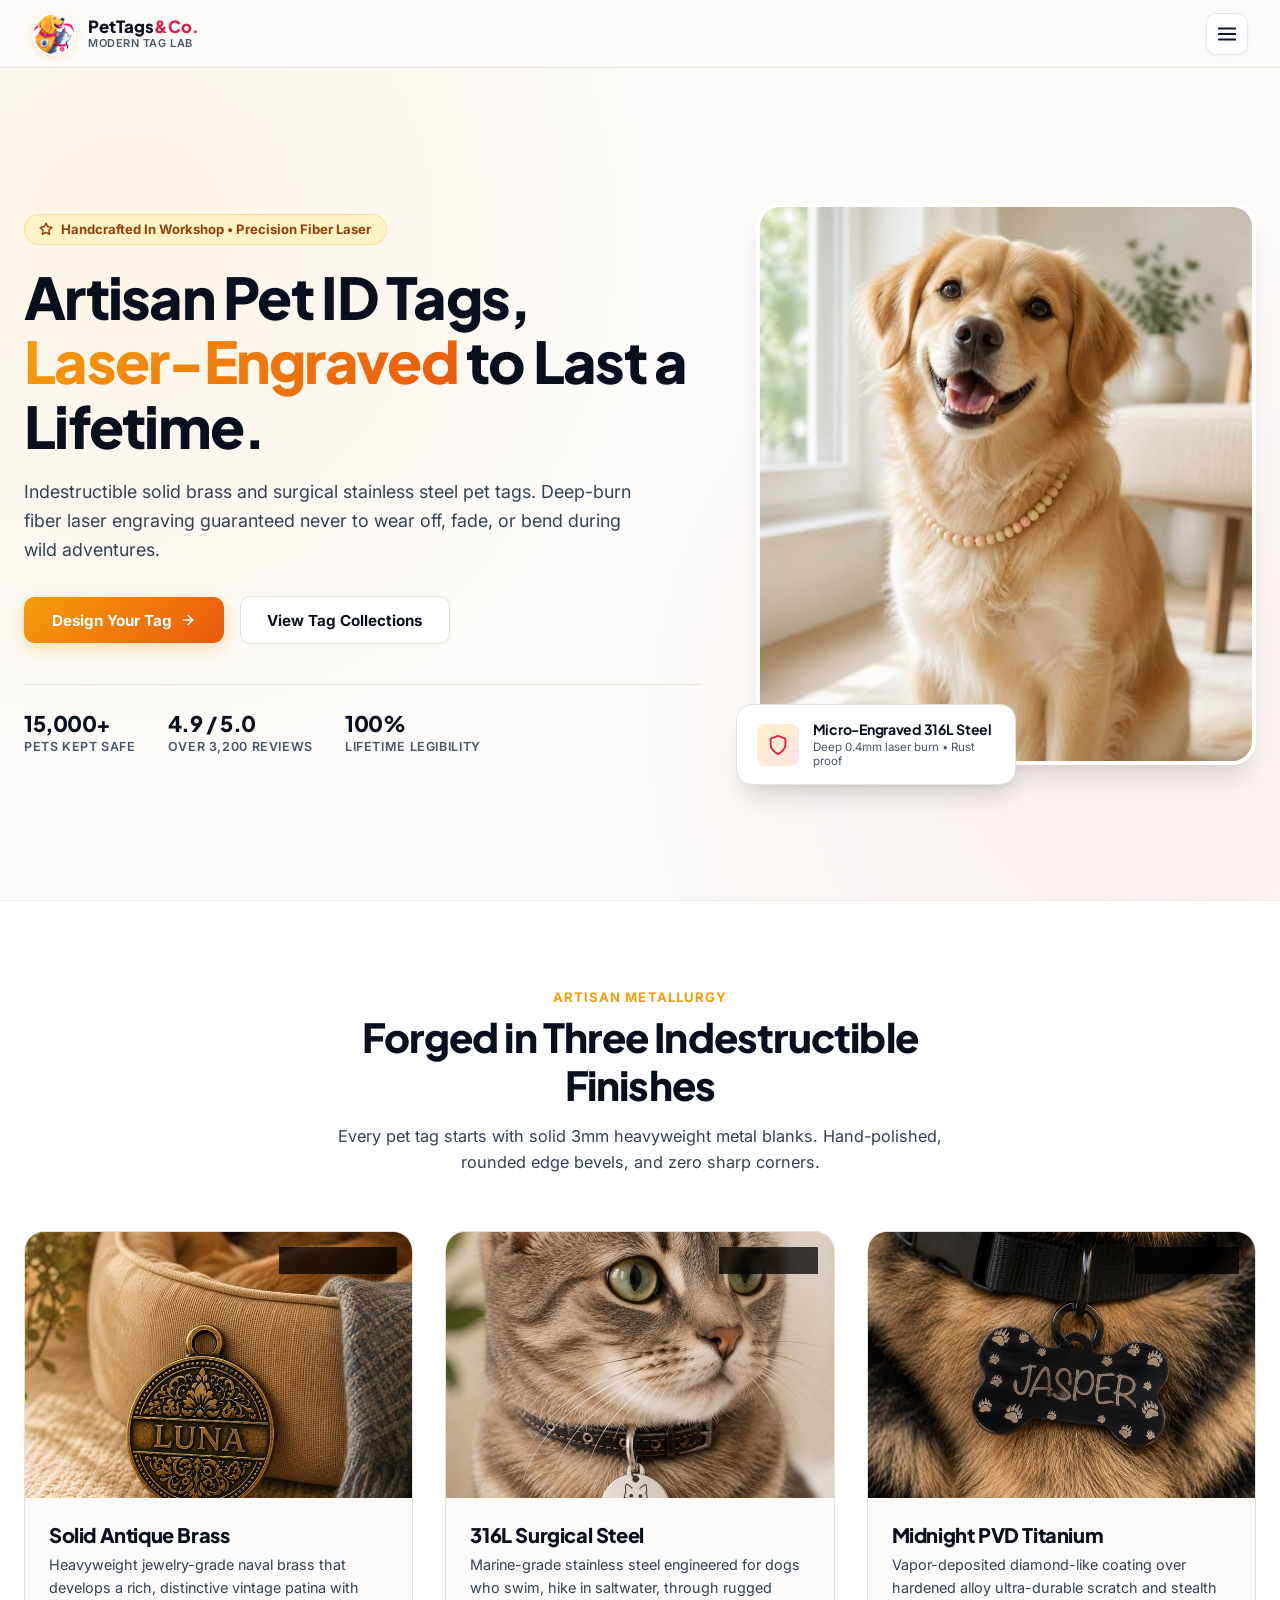
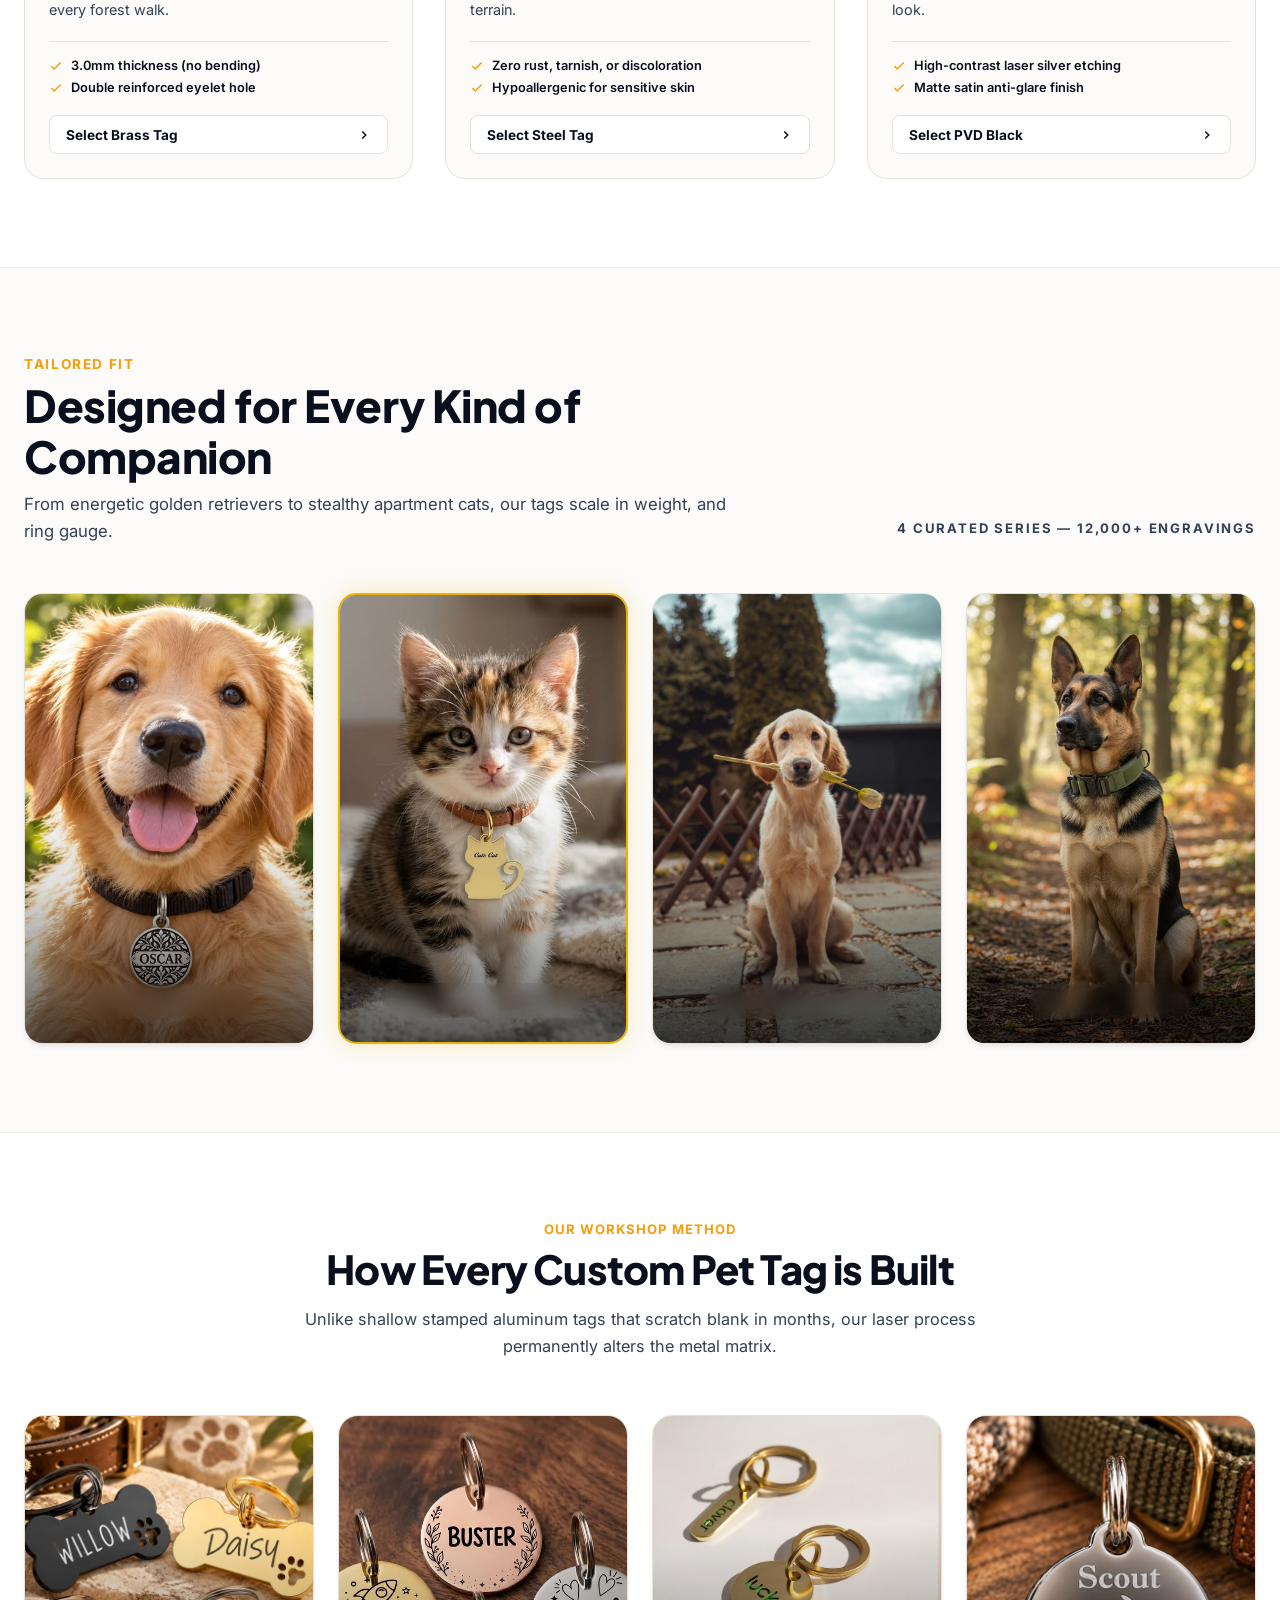
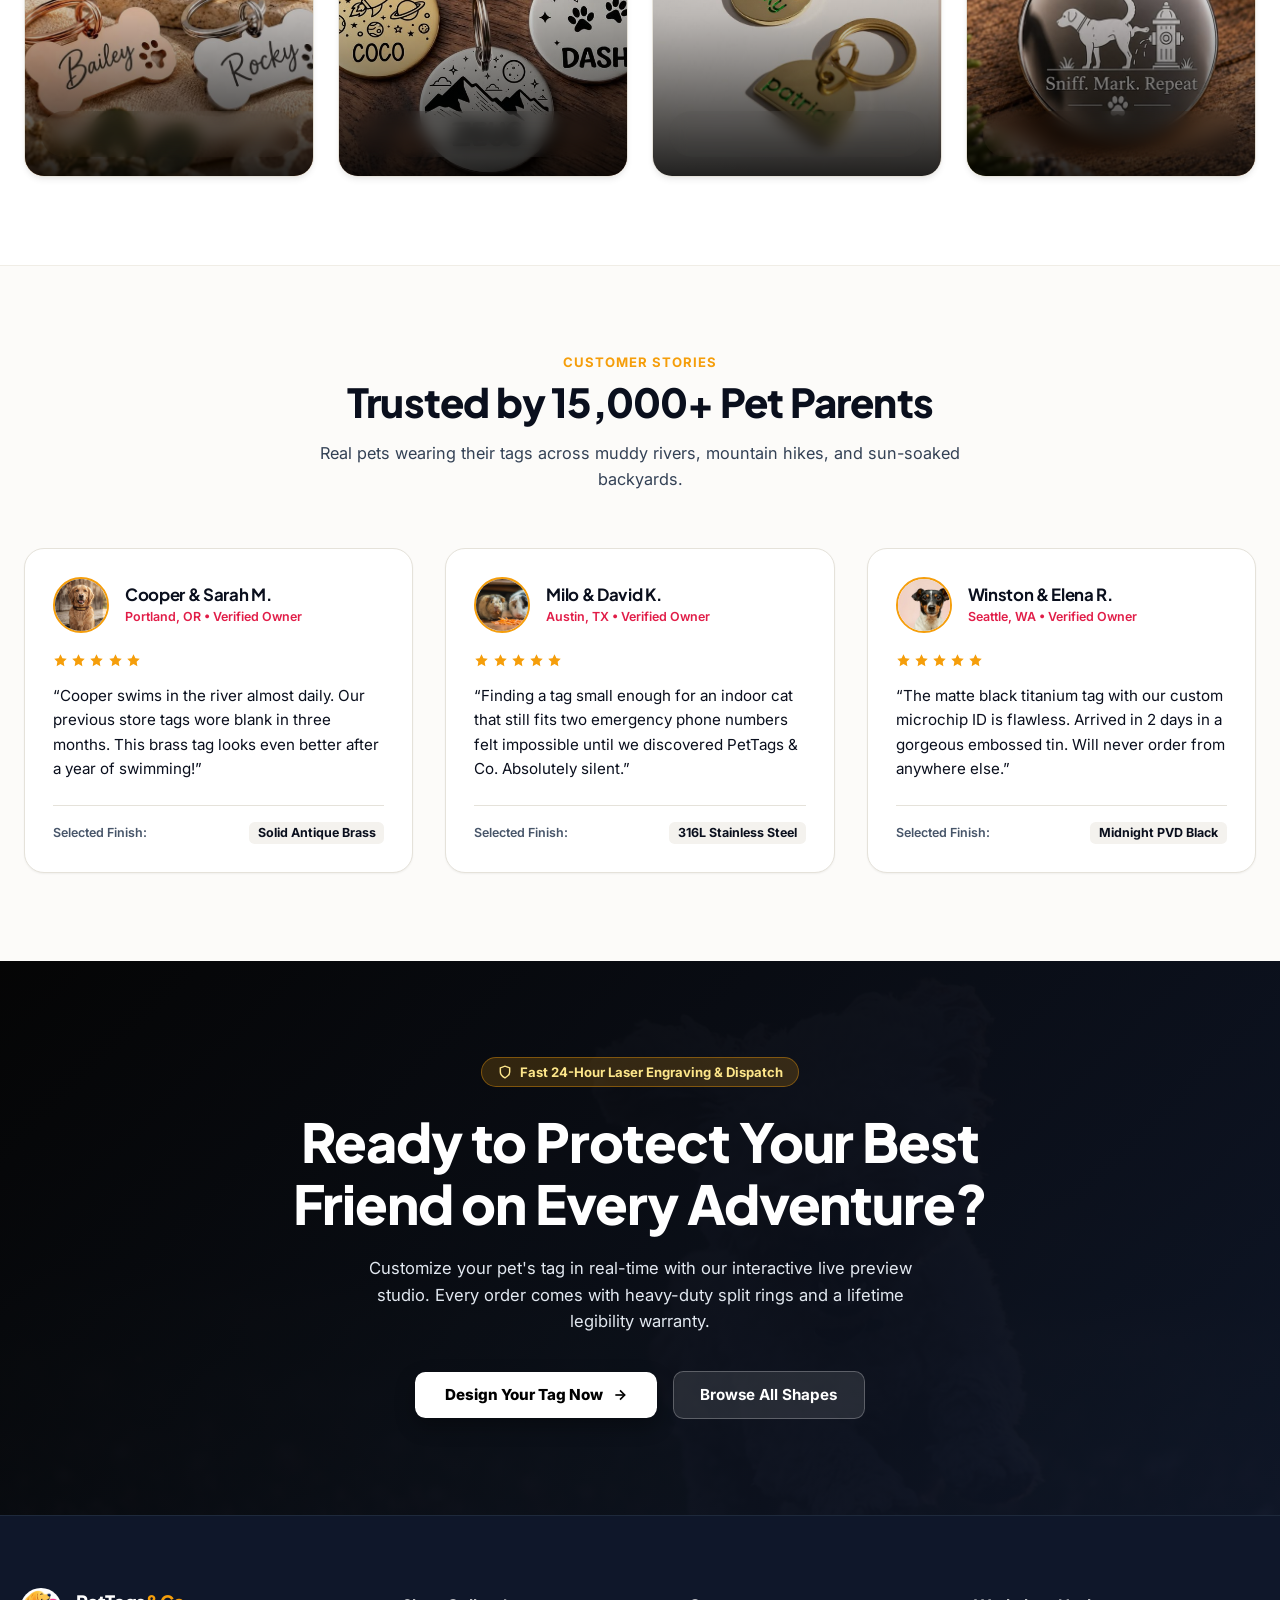
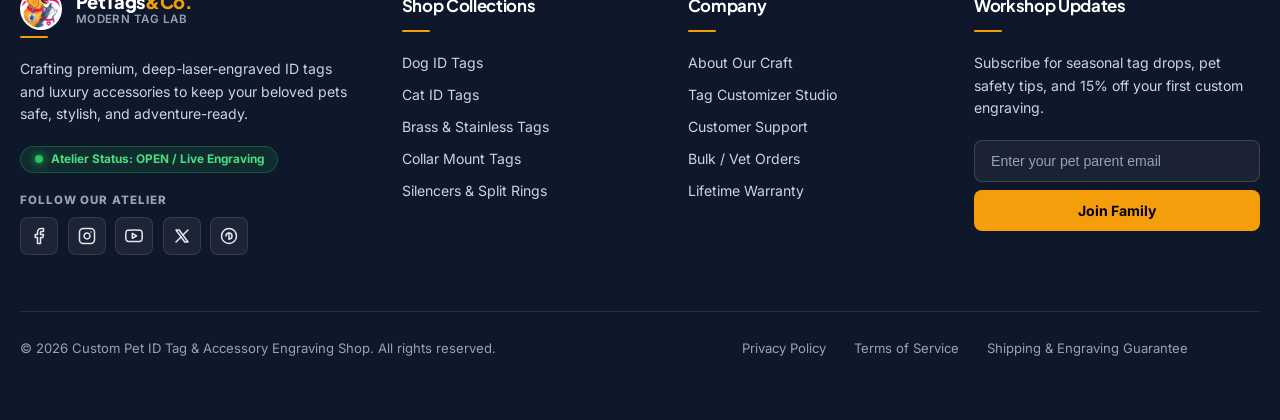
==== commit 2fbfb519: "update" ====
--- a/index.html
+++ b/index.html
@@ -107,12 +107,6 @@
         <!-- RTL/LTR Button -->
         <button type="button" class="ctrl-btn js-rtl-toggle" aria-label="Toggle Direction (LTR/RTL)"
           title="Switch RTL/LTR">
-          <svg class="rtl-icon" viewBox="0 0 24 24" fill="none" stroke="currentColor" stroke-width="2"
-            stroke-linecap="round" stroke-linejoin="round">
-            <circle cx="12" cy="12" r="10"></circle>
-            <line x1="2" y1="12" x2="22" y2="12"></line>
-            <path d="M12 2a15.3 15.3 0 0 1 4 10 15.3 15.3 0 0 1-4 10 15.3 15.3 0 0 1-4-10 15.3 15.3 0 0 1 4-10z"></path>
-          </svg>
           <span class="rtl-text font-bold text-xs rtl-badge-text">RTL</span>
         </button>
 
@@ -247,12 +241,6 @@
         </button>
 
         <button type="button" class="drawer-ctrl-item js-rtl-toggle" aria-label="Toggle Direction (LTR/RTL)">
-          <svg viewBox="0 0 24 24" fill="none" stroke="currentColor" stroke-width="2" stroke-linecap="round"
-            stroke-linejoin="round" style="width:16px;height:16px;">
-            <circle cx="12" cy="12" r="10"></circle>
-            <line x1="2" y1="12" x2="22" y2="12"></line>
-            <path d="M12 2a15.3 15.3 0 0 1 4 10 15.3 15.3 0 0 1-4 10 15.3 15.3 0 0 1-4-10 15.3 15.3 0 0 1 4-10z"></path>
-          </svg>
           <span class="rtl-text font-bold">RTL</span>
           <span>Switch</span>
         </button>
--- a/assets/css/style.css
+++ b/assets/css/style.css
@@ -519,19 +519,15 @@
 
 /* RTL Toggle Button specifics */
 .ctrl-btn.js-rtl-toggle {
-  min-width: 44px;
+  min-width: 48px;
   padding: 0 0.85rem;
-  gap: 0.4rem;
-  font-size: 0.8rem;
-  font-weight: 700;
+  font-size: 0.82rem;
+  font-weight: 800;
   letter-spacing: 0.04em;
-}
-
-.ctrl-btn.js-rtl-toggle .rtl-icon {
-  width: 15px;
-  height: 15px;
-  stroke-width: 2.2;
-  flex-shrink: 0;
+  display: inline-flex;
+  align-items: center;
+  justify-content: center;
+  text-align: center;
 }
 
 /* Dark Mode Toggle Button specifics */
@@ -711,11 +707,26 @@
   transform: translateX(-100%);
 }
 
-.mobile-drawer.is-open {
-  transform: translateX(0);
-}
-
-@media (min-width: 1025px) {
+.mobile-drawer.is-open,
+[dir="rtl"] .mobile-drawer.is-open,
+#mobile-drawer.is-open,
+[dir="rtl"] #mobile-drawer.is-open {
+  transform: translateX(0) !important;
+  display: flex !important;
+  visibility: visible !important;
+  opacity: 1 !important;
+  pointer-events: auto !important;
+}
+
+.mobile-drawer-backdrop.is-open,
+#mobile-drawer-backdrop.is-open {
+  display: block !important;
+  visibility: visible !important;
+  opacity: 1 !important;
+  pointer-events: auto !important;
+}
+
+@media (min-width: 1367px) {
   .mobile-drawer,
   .mobile-drawer-backdrop,
   #mobile-drawer,
@@ -724,12 +735,6 @@
     visibility: hidden !important;
     opacity: 0 !important;
     pointer-events: none !important;
-    transform: translateX(100%) !important;
-  }
-
-  [dir="rtl"] .mobile-drawer,
-  [dir="rtl"] #mobile-drawer {
-    transform: translateX(-100%) !important;
   }
 }
 
@@ -3588,7 +3593,7 @@
 .products-hero-section {
   position: relative;
   min-height: clamp(520px, 58vh, 600px);
-  padding: 4.5rem 0;
+  padding: 3.25rem 0;
   display: flex;
   align-items: center;
   justify-content: center;
@@ -4039,7 +4044,7 @@
 .design-hero-section {
   position: relative;
   min-height: clamp(520px, 58vh, 600px);
-  padding: 4.5rem 0;
+  padding: 3.25rem 0;
   display: flex;
   align-items: center;
   justify-content: center;
@@ -4088,15 +4093,15 @@
 }
 
 .design-hero-center-wrap .hero-pill {
-  margin-bottom: 1.5rem;
+  margin-bottom: 1rem;
 }
 
 .design-hero-center-wrap .hero-title {
-  font-size: clamp(2.4rem, 5vw, 4rem);
-  font-weight: 800;
-  line-height: 1.15;
+  font-size: clamp(2rem, 3.8vw, 3.25rem);
+  font-weight: 800;
+  line-height: 1.18;
   color: #ffffff;
-  margin-bottom: 1.25rem;
+  margin-bottom: 0.85rem;
   letter-spacing: -0.02em;
   text-align: center;
 }
@@ -4106,11 +4111,11 @@
 }
 
 .design-hero-center-wrap .hero-desc {
-  font-size: 1.15rem;
-  line-height: 1.65;
+  font-size: clamp(0.98rem, 1.4vw, 1.1rem);
+  line-height: 1.55;
   color: #cbd5e1;
-  margin-bottom: 2.25rem;
-  max-width: 44rem;
+  margin-bottom: 1.75rem;
+  max-width: 42rem;
   text-align: center;
 }
 
@@ -4120,7 +4125,7 @@
   justify-content: center;
   gap: 1.25rem;
   flex-wrap: wrap;
-  margin-bottom: 2rem;
+  margin-bottom: 0;
 }
 
 .design-hero-badges-row {
@@ -4745,7 +4750,7 @@
 .about-hero-section {
   position: relative;
   min-height: clamp(520px, 58vh, 600px);
-  padding: 4.5rem 0;
+  padding: 3.25rem 0;
   display: flex;
   align-items: center;
   justify-content: center;
@@ -4786,7 +4791,7 @@
 .about-hero-header {
   text-align: center;
   max-width: 52rem;
-  margin: 0 auto 3rem;
+  margin: 0 auto 1.25rem;
 }
 
 .about-eyebrow {
@@ -4802,25 +4807,28 @@
   letter-spacing: 0.08em;
   text-transform: uppercase;
   border-radius: 9999px;
-  margin-bottom: 1.25rem;
+  margin-bottom: 0.85rem;
   backdrop-filter: blur(8px);
 }
 
 .about-hero-title {
-  font-size: clamp(2.1rem, 4.5vw, 3.4rem);
-  font-weight: 800;
-  line-height: 1.15;
+  font-size: clamp(1.9rem, 3.2vw, 2.75rem);
+  font-weight: 800;
+  line-height: 1.18;
   color: #ffffff;
   letter-spacing: -0.025em;
-  margin-bottom: 1rem;
+  margin-bottom: 0.75rem;
+  max-width: 48rem;
+  margin-left: auto;
+  margin-right: auto;
 }
 
 .about-hero-subtitle {
-  font-size: clamp(1rem, 1.8vw, 1.15rem);
+  font-size: clamp(0.95rem, 1.4vw, 1.05rem);
   color: #cbd5e1;
-  line-height: 1.6;
+  line-height: 1.5;
   max-width: 42rem;
-  margin: 0 auto 2.25rem;
+  margin: 0 auto;
   font-weight: 500;
 }
 
@@ -4832,11 +4840,12 @@
   background: rgba(15, 23, 42, 0.75);
   border: 1px solid rgba(255, 255, 255, 0.14);
   border-radius: 1rem;
-  padding: 1.5rem 2rem;
+  padding: 1.15rem 1.75rem;
   box-shadow: 0 10px 30px rgba(0, 0, 0, 0.35);
   backdrop-filter: blur(12px);
   -webkit-backdrop-filter: blur(12px);
-  margin-bottom: 3.5rem;
+  margin-top: 1.35rem;
+  margin-bottom: 0;
 }
 
 .about-telemetry-item {
@@ -5476,7 +5485,7 @@
 .accessories-hero-section {
   position: relative;
   min-height: clamp(520px, 58vh, 600px);
-  padding: 4.5rem 0;
+  padding: 3.25rem 0;
   display: flex;
   align-items: center;
   justify-content: center;
@@ -5514,16 +5523,23 @@
   z-index: 3;
 }
 
+.accessories-hero-center-wrap,
 .accessories-hero-grid {
-  display: grid;
-  grid-template-columns: 1.15fr 1fr;
-  gap: 3.5rem;
-  align-items: center;
+  display: flex;
+  flex-direction: column;
+  align-items: center;
+  text-align: center;
+  max-width: 880px;
+  margin: 0 auto;
+  width: 100%;
 }
 
 .accessories-hero-content {
   display: flex;
   flex-direction: column;
+  align-items: center;
+  text-align: center;
+  width: 100%;
 }
 
 .accessories-eyebrow {
@@ -5551,15 +5567,17 @@
   color: #ffffff;
   letter-spacing: -0.025em;
   margin-bottom: 1rem;
+  text-align: center;
 }
 
 .accessories-hero-desc {
   font-size: clamp(1rem, 1.8vw, 1.15rem);
   color: #cbd5e1;
   line-height: 1.6;
-  margin-bottom: 1.75rem;
-  max-width: 38rem;
+  margin: 0 auto 1.75rem auto;
+  max-width: 44rem;
   font-weight: 500;
+  text-align: center;
 }
 
 /* Category Filter Chips */
@@ -5633,7 +5651,7 @@
 
 .accessories-hero-img {
   width: 100%;
-  height: 460px;
+  height: 350px;
   object-fit: cover;
   display: block;
 }
@@ -6189,7 +6207,7 @@
 .contact-hero-section {
   position: relative;
   min-height: clamp(520px, 58vh, 600px);
-  padding: 4.5rem 0;
+  padding: 3.25rem 0;
   display: flex;
   align-items: center;
   justify-content: center;
@@ -6227,16 +6245,23 @@
   z-index: 3;
 }
 
+.contact-hero-center-wrap,
 .contact-hero-grid {
-  display: grid;
-  grid-template-columns: 1.15fr 1fr;
-  gap: 3.5rem;
-  align-items: center;
+  display: flex;
+  flex-direction: column;
+  align-items: center;
+  text-align: center;
+  max-width: 1040px;
+  margin: 0 auto;
+  width: 100%;
 }
 
 .contact-hero-content {
   display: flex;
   flex-direction: column;
+  align-items: center;
+  text-align: center;
+  width: 100%;
 }
 
 .contact-eyebrow {
@@ -6264,22 +6289,27 @@
   color: #ffffff;
   letter-spacing: -0.025em;
   margin-bottom: 1rem;
+  text-align: center;
 }
 
 .contact-hero-desc {
   font-size: clamp(1rem, 1.8vw, 1.15rem);
   color: #cbd5e1;
   line-height: 1.6;
-  margin-bottom: 2rem;
-  max-width: 38rem;
+  margin: 0 auto 2rem auto;
+  max-width: 44rem;
   font-weight: 500;
+  text-align: center;
 }
 
 /* 3 Quick Direct Contact Channel Cards */
 .contact-channels-list {
-  display: flex;
-  flex-direction: column;
-  gap: 0.85rem;
+  display: grid;
+  grid-template-columns: repeat(3, 1fr);
+  gap: 1.15rem;
+  width: 100%;
+  max-width: 1040px;
+  margin: 0 auto;
 }
 
 .contact-channel-item {
@@ -6370,7 +6400,7 @@
 
 .contact-hero-img {
   width: 100%;
-  height: 480px;
+  height: 350px;
   object-fit: cover;
   display: block;
 }
--- a/assets/css/responsive.css
+++ b/assets/css/responsive.css
@@ -11,8 +11,28 @@
   }
 }
 
-/* Ensure mobile drawer & backdrop can NEVER display on desktop (> 1024px) */
-@media (min-width: 1025px) {
+/* Mobile Drawer & Backdrop: Strict State Management */
+.mobile-drawer.is-open,
+[dir="rtl"] .mobile-drawer.is-open,
+#mobile-drawer.is-open,
+[dir="rtl"] #mobile-drawer.is-open {
+  transform: translateX(0) !important;
+  display: flex !important;
+  visibility: visible !important;
+  opacity: 1 !important;
+  pointer-events: auto !important;
+}
+
+.mobile-drawer-backdrop.is-open,
+#mobile-drawer-backdrop.is-open {
+  display: block !important;
+  visibility: visible !important;
+  opacity: 1 !important;
+  pointer-events: auto !important;
+}
+
+/* Ensure mobile drawer is never displayed on large desktop (> 1366px) */
+@media (min-width: 1367px) {
   .mobile-drawer,
   .mobile-drawer-backdrop,
   #mobile-drawer,
@@ -21,12 +41,6 @@
     visibility: hidden !important;
     opacity: 0 !important;
     pointer-events: none !important;
-    transform: translateX(100%) !important;
-  }
-
-  [dir="rtl"] .mobile-drawer,
-  [dir="rtl"] #mobile-drawer {
-    transform: translateX(-100%) !important;
   }
 }
 
@@ -63,11 +77,12 @@
 .accessories-hero-section,
 .contact-hero-section {
   min-height: clamp(520px, 58vh, 600px) !important;
+  height: clamp(520px, 58vh, 600px) !important;
   display: flex !important;
   align-items: center !important;
   justify-content: center !important;
   box-sizing: border-box !important;
-  padding: 4.5rem 0 !important;
+  padding: 3.25rem 0 !important;
   position: relative !important;
   overflow: hidden !important;
 }
@@ -82,9 +97,31 @@
   z-index: 3 !important;
 }
 
-/* iPad Pro (11-inch & 12.9-inch in Landscape / Touch Tablets up to 1366px)
+/* Constrain split-layout hero visuals so they fit within the identical 520px-600px height */
+@media (min-width: 1025px) {
+  .accessories-hero-center-wrap,
+  .contact-hero-center-wrap,
+  .accessories-hero-grid,
+  .contact-hero-grid {
+    display: flex !important;
+    flex-direction: column !important;
+    align-items: center !important;
+    text-align: center !important;
+    margin: 0 auto !important;
+  }
+
+  .about-hero-header {
+    margin: 0 auto 1.25rem !important;
+  }
+
+  .about-telemetry-strip {
+    margin-bottom: 0 !important;
+  }
+}
+
+/* iPad Pro (11-inch & 12.9-inch in Portrait & Landscape up to 1366px)
    Strictly ONLY the Menu Button in Header */
-@media only screen and (min-width: 1025px) and (max-width: 1366px) and (-webkit-min-device-pixel-ratio: 1.5) and (pointer: coarse) {
+@media screen and (min-width: 1025px) and (max-width: 1366px) {
   .nav-desktop {
     display: none !important;
   }
@@ -213,8 +250,16 @@
   .about-hero-section,
   .accessories-hero-section,
   .contact-hero-section {
-    min-height: 480px !important;
-    padding: 3rem 0 !important;
+    min-height: calc(100vh - var(--header-height)) !important;
+    min-height: calc(100dvh - var(--header-height)) !important;
+    height: auto !important;
+    display: flex !important;
+    align-items: center !important;
+    justify-content: center !important;
+    box-sizing: border-box !important;
+    padding: 2.25rem 0 !important;
+    position: relative !important;
+    overflow: visible !important;
   }
 
   #scroll-to-top {
@@ -1091,8 +1136,10 @@
     padding: 1.5rem;
   }
   .contact-support-grid {
-    grid-template-columns: repeat(2, minmax(0, 1fr));
-    gap: 1.25rem;
+    grid-template-columns: 1fr;
+    gap: 1.5rem;
+    max-width: 26rem;
+    margin: 0 auto;
   }
   .contact-map-frame-wrap,
   .contact-map-frame-wrap iframe {
@@ -1304,6 +1351,72 @@
     padding: 0 0.75rem;
   }
 
+  /* -------------------------------------------------------------------------
+     1B. DESIGN HERO & CTA BUTTONS (ONE BY ONE ON MOBILE: 360, 375, 393, 440)
+     ------------------------------------------------------------------------- */
+  .design-hero-section {
+    padding: 2.25rem 0 !important;
+  }
+
+  .design-hero-center-wrap {
+    width: 100% !important;
+    max-width: 100% !important;
+    margin: 0 auto !important;
+    padding: 0 0.5rem !important;
+    box-sizing: border-box !important;
+  }
+
+  .design-hero-center-wrap .hero-pill {
+    font-size: 0.78rem !important;
+    padding: 0.35rem 0.85rem !important;
+    margin-bottom: 0.85rem !important;
+    line-height: 1.3 !important;
+  }
+
+  .design-hero-center-wrap .hero-title {
+    font-size: clamp(1.65rem, 5.8vw, 2.1rem) !important;
+    line-height: 1.2 !important;
+    margin-bottom: 0.75rem !important;
+    letter-spacing: -0.015em !important;
+    text-align: center !important;
+    padding: 0 0.25rem !important;
+  }
+
+  .design-hero-center-wrap .hero-desc {
+    font-size: 0.9rem !important;
+    line-height: 1.5 !important;
+    margin-bottom: 1.5rem !important;
+    color: #cbd5e1 !important;
+    max-width: 30rem !important;
+    padding: 0 0.5rem !important;
+    margin-left: auto !important;
+    margin-right: auto !important;
+  }
+
+  .design-hero-center-wrap .hero-btn-group {
+    display: flex !important;
+    flex-direction: column !important;
+    width: 100% !important;
+    max-width: 20rem !important;
+    margin: 0 auto !important;
+    gap: 0.75rem !important;
+    margin-bottom: 0 !important;
+    box-sizing: border-box !important;
+  }
+
+  .design-hero-center-wrap .hero-btn-group a,
+  .design-hero-center-wrap .hero-btn-group .btn {
+    width: 100% !important;
+    box-sizing: border-box !important;
+    display: inline-flex !important;
+    align-items: center !important;
+    justify-content: center !important;
+    text-align: center !important;
+    padding: 0.85rem 1.25rem !important;
+    font-size: 0.95rem !important;
+    border-radius: 0.75rem !important;
+  }
+
   /* Segmented Filter Card on Mobile (No Distorted Oval) */
   .species-filter-nav {
     display: flex !important;
@@ -1520,6 +1633,55 @@
     width: 100% !important;
     max-width: 240px !important;
     margin: 0.75rem auto 0 !important;
+  }
+
+  /* Contact Us Atelier Support Hubs -> ONE BY ONE (360, 375, 393, 440) */
+  .contact-support-grid {
+    grid-template-columns: 1fr !important;
+    gap: 1.5rem !important;
+    max-width: 440px !important;
+    margin: 0 auto !important;
+  }
+
+  .support-card {
+    width: 100% !important;
+    max-width: 100% !important;
+    margin: 0 auto !important;
+  }
+
+  .support-card-img-wrap {
+    height: 220px !important;
+    width: 100% !important;
+  }
+
+  .support-card-img-wrap img {
+    height: 100% !important;
+    width: 100% !important;
+    object-fit: cover !important;
+  }
+
+  .support-card-body {
+    padding: 1.35rem 1.25rem 1.25rem !important;
+  }
+
+  .support-title {
+    font-size: 1.22rem !important;
+    line-height: 1.3 !important;
+    margin-bottom: 0.5rem !important;
+  }
+
+  .support-desc {
+    font-size: 0.9rem !important;
+    line-height: 1.55 !important;
+    min-height: auto !important;
+    margin-bottom: 1.15rem !important;
+  }
+
+  .btn-support-action {
+    width: 100% !important;
+    padding: 0.75rem 1rem !important;
+    font-size: 0.88rem !important;
+    border-radius: 0.75rem !important;
   }
 
   /* About Us Metallurgy Bench Cards -> ONE BY ONE (360, 375, 412, 427, 440) */
@@ -1875,6 +2037,24 @@
   .about-pledge-body {
     padding: 1.25rem 1.15rem !important;
   }
+
+  /* Contact Support Cards 440px */
+  .contact-support-grid {
+    max-width: 100% !important;
+    gap: 1.35rem !important;
+  }
+
+  .support-card-img-wrap {
+    height: 200px !important;
+  }
+
+  .support-title {
+    font-size: 1.15rem !important;
+  }
+
+  .support-desc {
+    font-size: 0.88rem !important;
+  }
 }
 
 /* 393px / 375px Viewports (iPhone 14/15/16 Standard, iPhone SE, iPhone 12/13 mini) */
@@ -1904,6 +2084,40 @@
     padding: 0 0.35rem;
   }
 
+  /* Design Hero Mobile 393px / 375px */
+  .design-hero-section {
+    padding: 2rem 0 !important;
+  }
+
+  .design-hero-center-wrap .hero-pill {
+    font-size: 0.74rem !important;
+    padding: 0.32rem 0.8rem !important;
+    margin-bottom: 0.75rem !important;
+  }
+
+  .design-hero-center-wrap .hero-title {
+    font-size: 1.65rem !important;
+    line-height: 1.2 !important;
+    margin-bottom: 0.65rem !important;
+  }
+
+  .design-hero-center-wrap .hero-desc {
+    font-size: 0.85rem !important;
+    line-height: 1.45 !important;
+    margin-bottom: 1.25rem !important;
+  }
+
+  .design-hero-center-wrap .hero-btn-group {
+    max-width: 100% !important;
+    gap: 0.65rem !important;
+  }
+
+  .design-hero-center-wrap .hero-btn-group a,
+  .design-hero-center-wrap .hero-btn-group .btn {
+    padding: 0.8rem 1rem !important;
+    font-size: 0.9rem !important;
+  }
+
   .species-filter-nav {
     max-width: 330px !important;
     padding: 0.4rem !important;
@@ -2012,6 +2226,27 @@
   .about-spec-col-val {
     font-size: 0.78rem !important;
   }
+
+  /* Contact Support Cards 393px / 375px */
+  .contact-support-grid {
+    gap: 1.25rem !important;
+  }
+
+  .support-card-img-wrap {
+    height: 185px !important;
+  }
+
+  .support-card-body {
+    padding: 1.15rem 1rem !important;
+  }
+
+  .support-title {
+    font-size: 1.1rem !important;
+  }
+
+  .support-desc {
+    font-size: 0.85rem !important;
+  }
 }
 
 /* 360px Viewports (Samsung Galaxy S / Android compact baseline) */
@@ -2040,6 +2275,37 @@
     padding: 0 0.15rem;
   }
 
+  /* Design Hero Mobile 360px */
+  .design-hero-section {
+    padding: 1.75rem 0 !important;
+  }
+
+  .design-hero-center-wrap .hero-pill {
+    font-size: 0.7rem !important;
+    padding: 0.3rem 0.7rem !important;
+    margin-bottom: 0.65rem !important;
+  }
+
+  .design-hero-center-wrap .hero-title {
+    font-size: 1.5rem !important;
+    line-height: 1.22 !important;
+    margin-bottom: 0.6rem !important;
+    padding: 0 !important;
+  }
+
+  .design-hero-center-wrap .hero-desc {
+    font-size: 0.82rem !important;
+    line-height: 1.42 !important;
+    margin-bottom: 1.15rem !important;
+    padding: 0 !important;
+  }
+
+  .design-hero-center-wrap .hero-btn-group a,
+  .design-hero-center-wrap .hero-btn-group .btn {
+    padding: 0.75rem 0.9rem !important;
+    font-size: 0.88rem !important;
+  }
+
   .species-filter-nav {
     max-width: 100% !important;
     padding: 0.35rem !important;
@@ -2157,6 +2423,29 @@
 
   .about-foot-link span {
     font-size: 0.72rem !important;
+  }
+
+  /* Contact Support Cards 360px */
+  .contact-support-grid {
+    gap: 1.15rem !important;
+  }
+
+  .support-card-img-wrap {
+    height: 175px !important;
+  }
+
+  .support-title {
+    font-size: 1.05rem !important;
+  }
+
+  .support-desc {
+    font-size: 0.82rem !important;
+    line-height: 1.48 !important;
+  }
+
+  .btn-support-action {
+    padding: 0.65rem 0.85rem !important;
+    font-size: 0.82rem !important;
   }
 }
 
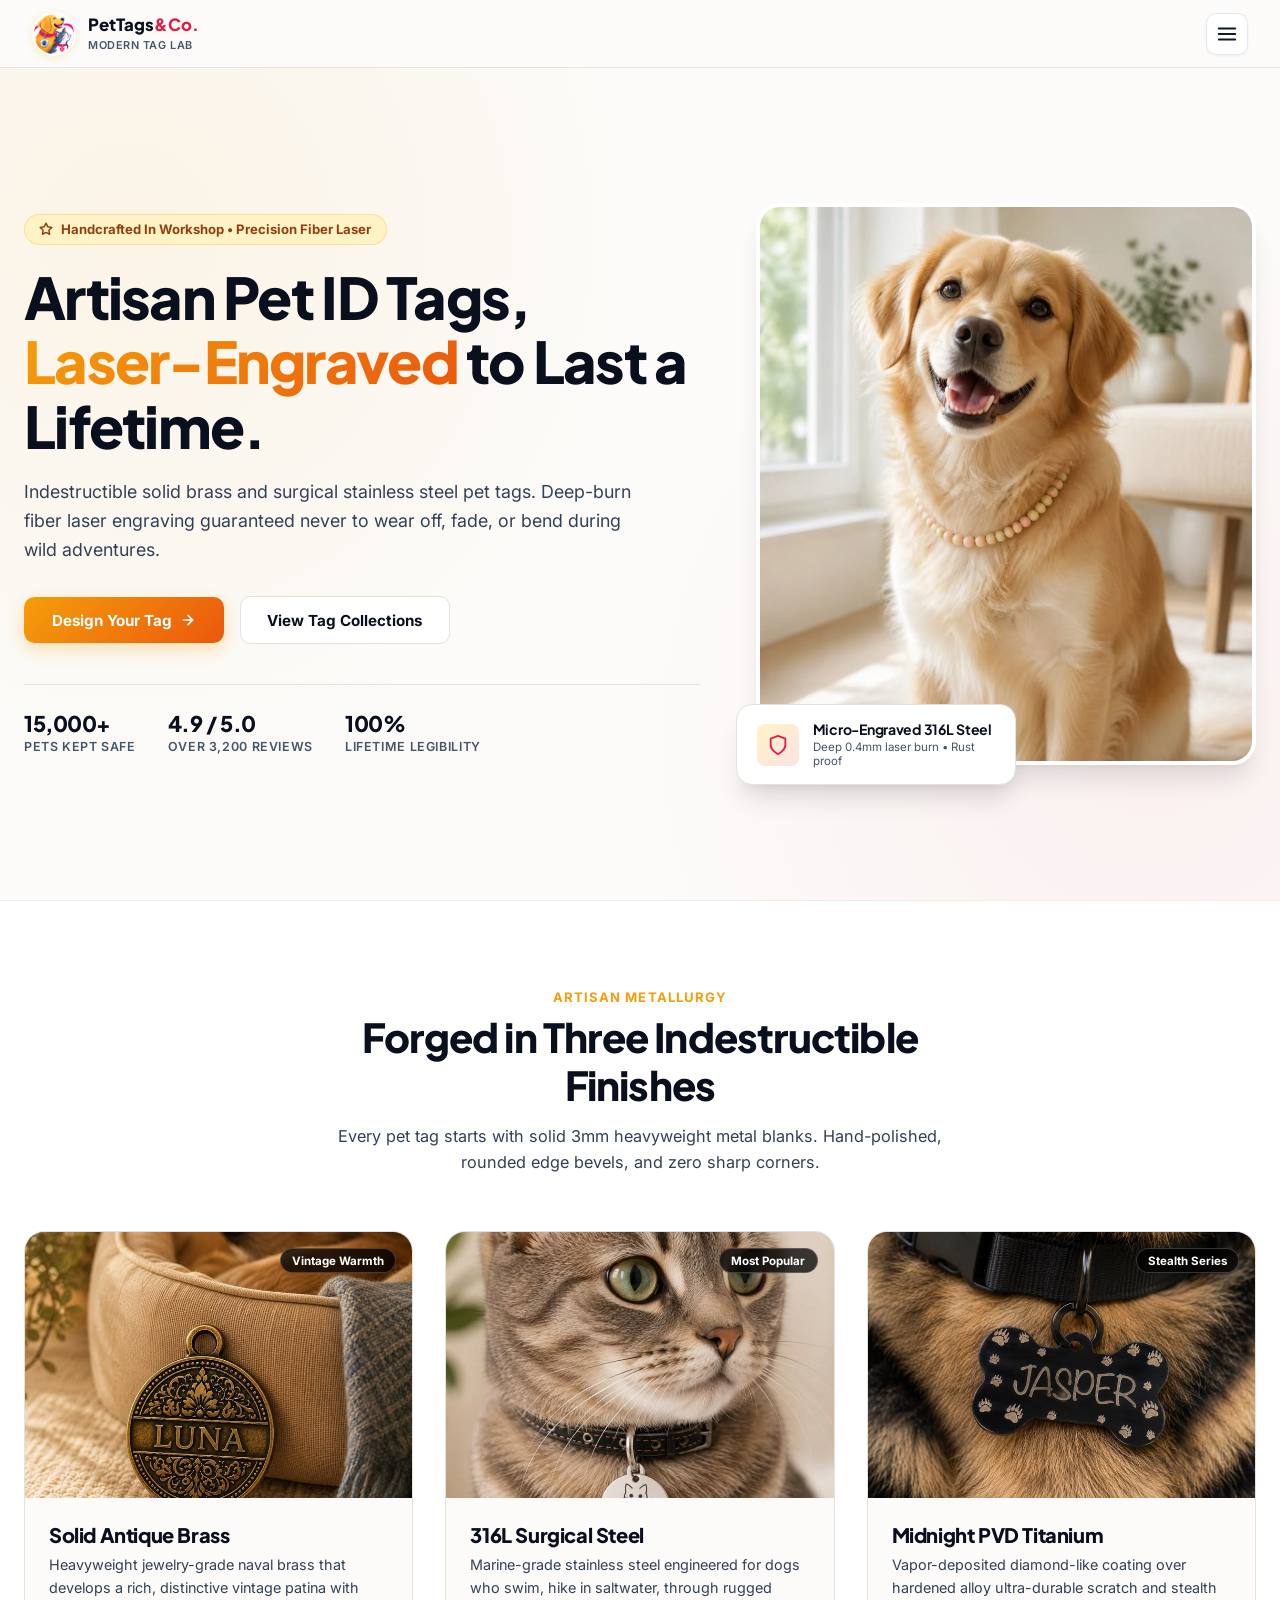
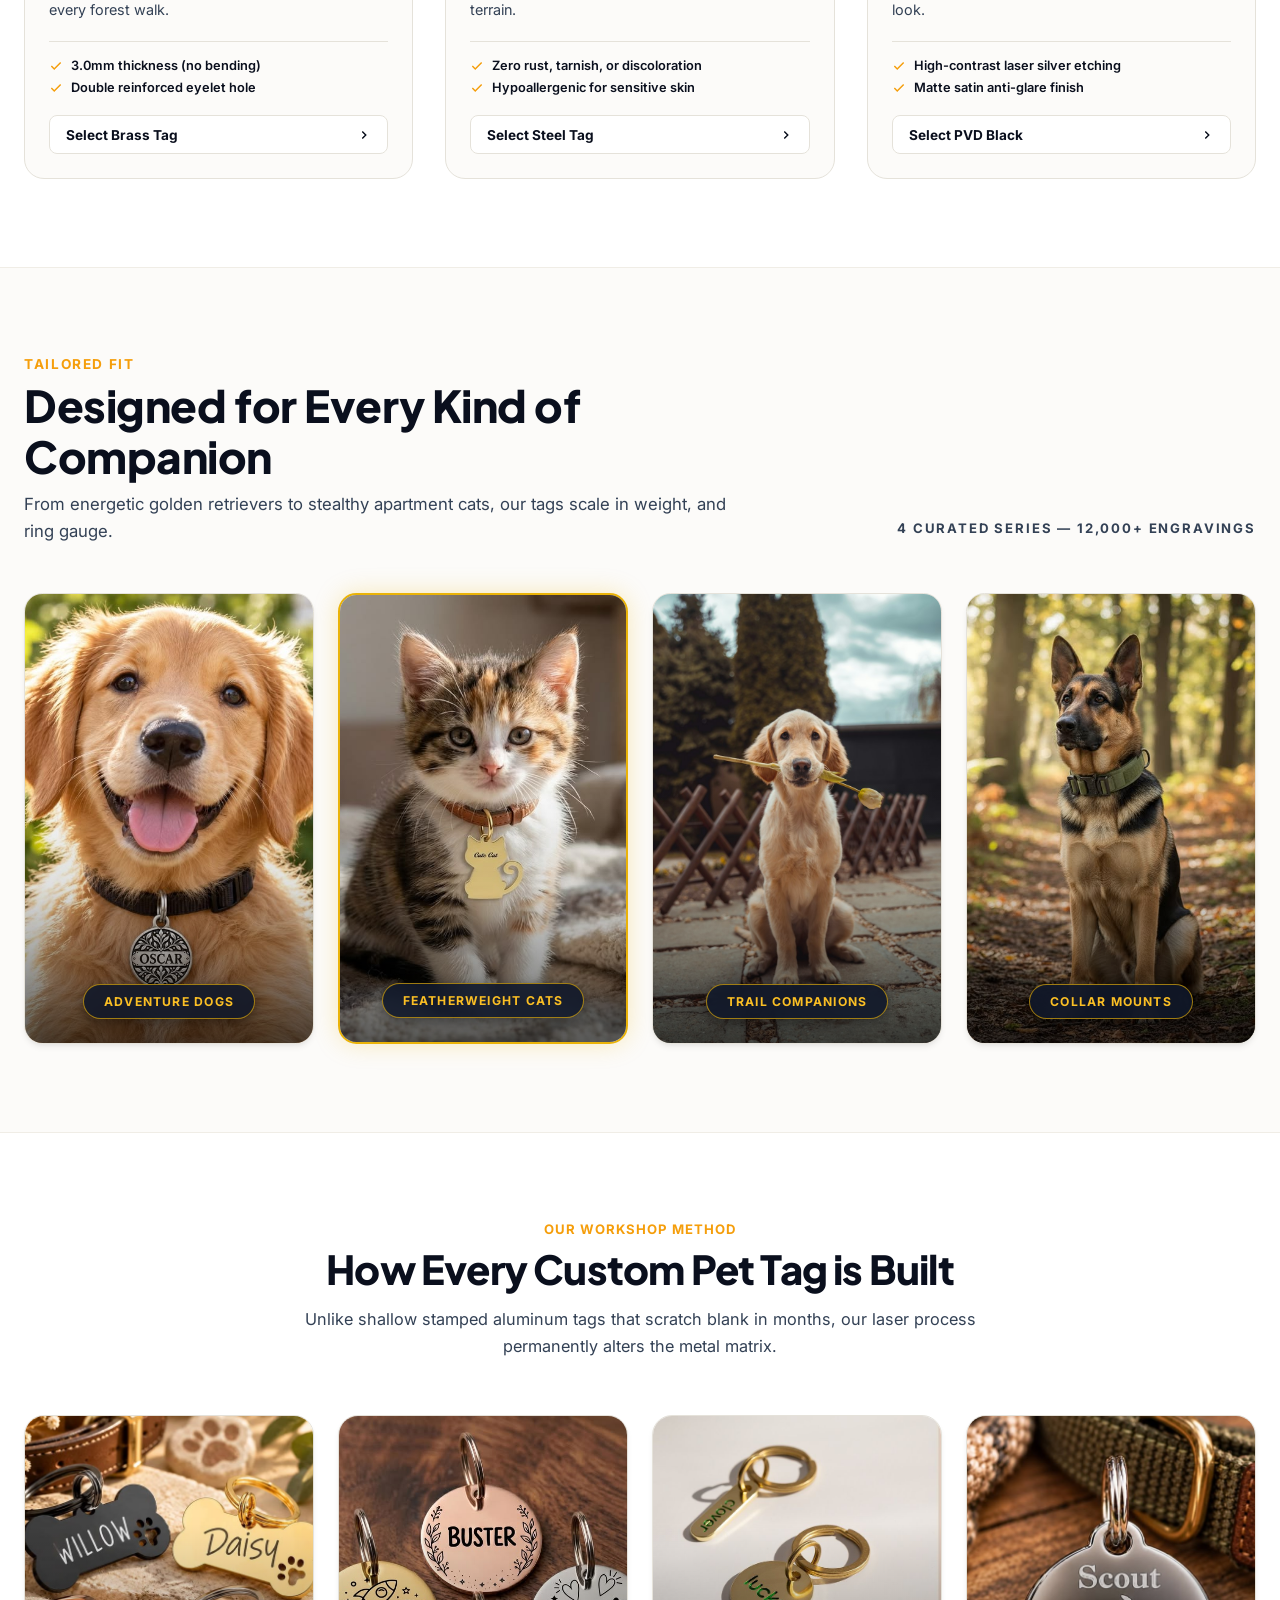
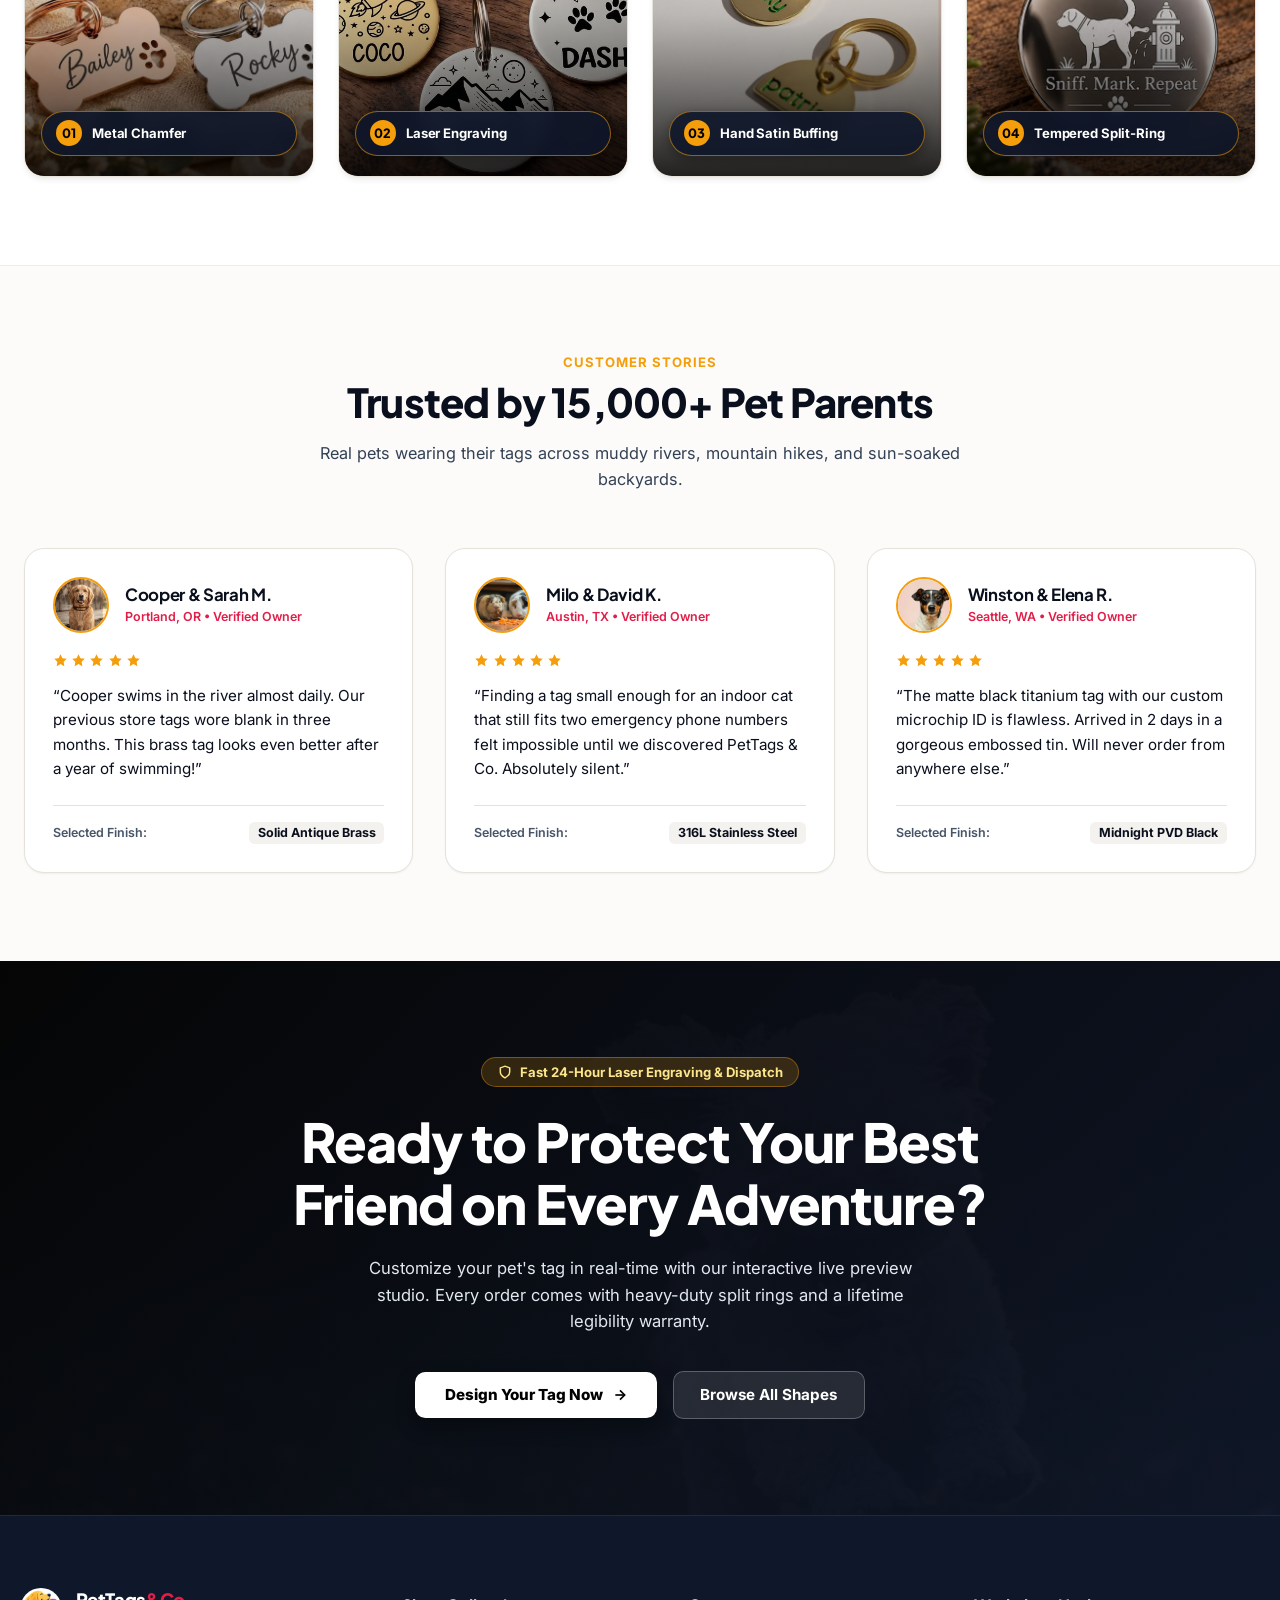
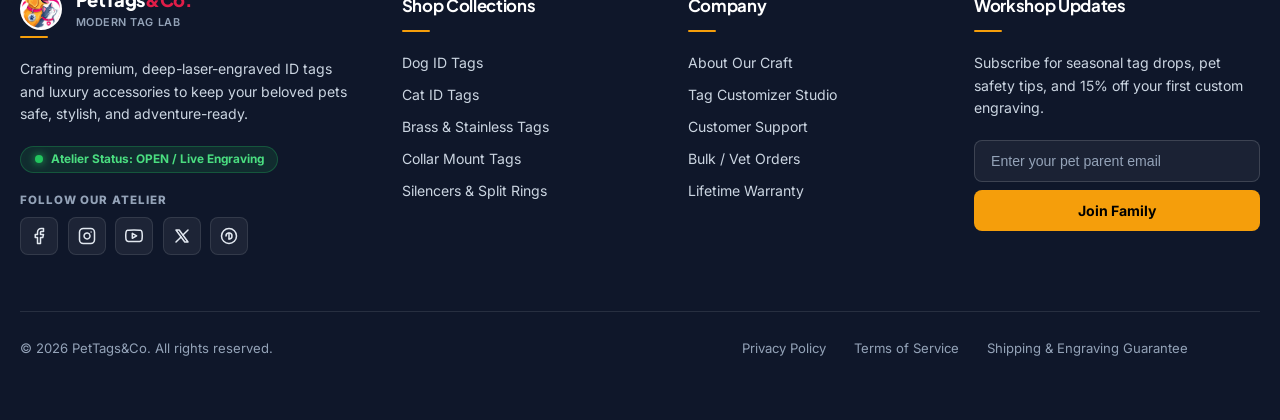
==== commit d53a682c: "update" ====
--- a/index.html
+++ b/index.html
@@ -580,7 +580,7 @@
             <div class="process-img-overlay">
               <div class="process-step-pill">
                 <span class="step-pill-num">01</span>
-                <span>Metal Blank Cut &amp; Chamfer</span>
+                <span>Metal Chamfer</span>
               </div>
             </div>
           </article>
@@ -592,7 +592,7 @@
             <div class="process-img-overlay">
               <div class="process-step-pill">
                 <span class="step-pill-num">02</span>
-                <span>Deep Fiber Laser Engraving</span>
+                <span> Laser Engraving</span>
               </div>
             </div>
           </article>
@@ -604,7 +604,7 @@
             <div class="process-img-overlay">
               <div class="process-step-pill">
                 <span class="step-pill-num">03</span>
-                <span>Hand Satin Buffing &amp; Finish</span>
+                <span>Hand Satin Buffing</span>
               </div>
             </div>
           </article>
@@ -974,7 +974,7 @@
 
       <!-- Footer Bottom Bar -->
       <div class="footer-bottom-bar">
-        <p>&copy; 2026 Custom Pet ID Tag &amp; Accessory Engraving Shop. All rights reserved.</p>
+        <p>&copy; 2026 PetTags&amp;Co. All rights reserved.</p>
         <ul class="footer-bottom-links">
           <li><a href="#">Privacy Policy</a></li>
           <li><a href="#">Terms of Service</a></li>
--- a/assets/css/style.css
+++ b/assets/css/style.css
@@ -301,6 +301,8 @@
 .brand-meta {
   display: flex;
   flex-direction: column;
+  gap: 0.35rem;
+  justify-content: center;
 }
 
 .brand-title {
@@ -323,6 +325,7 @@
   text-transform: uppercase;
   color: var(--text-light);
   white-space: nowrap;
+  line-height: 1.2;
 }
 
 /* Desktop Navigation (Exactly 6 Nav Items) */
@@ -1084,21 +1087,29 @@
   flex-shrink: 0;
 }
 
+.footer-brand-text {
+  display: flex;
+  flex-direction: column;
+  gap: 0.35rem;
+  justify-content: center;
+}
+
 .footer-brand-text h3 {
+  font-family: var(--font-heading);
   color: #ffffff;
   font-size: 1.15rem;
   font-weight: 800;
-  line-height: 1.2;
+  line-height: 1.15;
 }
 
 .footer-brand-text h3 span {
-  color: var(--color-primary);
+  color: var(--color-accent);
 }
 
 .footer-brand-text p {
-  font-size: 0.72rem;
+  font-size: 0.68rem;
   color: #94a3b8;
-  letter-spacing: 0.04em;
+  letter-spacing: 0.05em;
   text-transform: uppercase;
   font-weight: 600;
   line-height: 1.2;
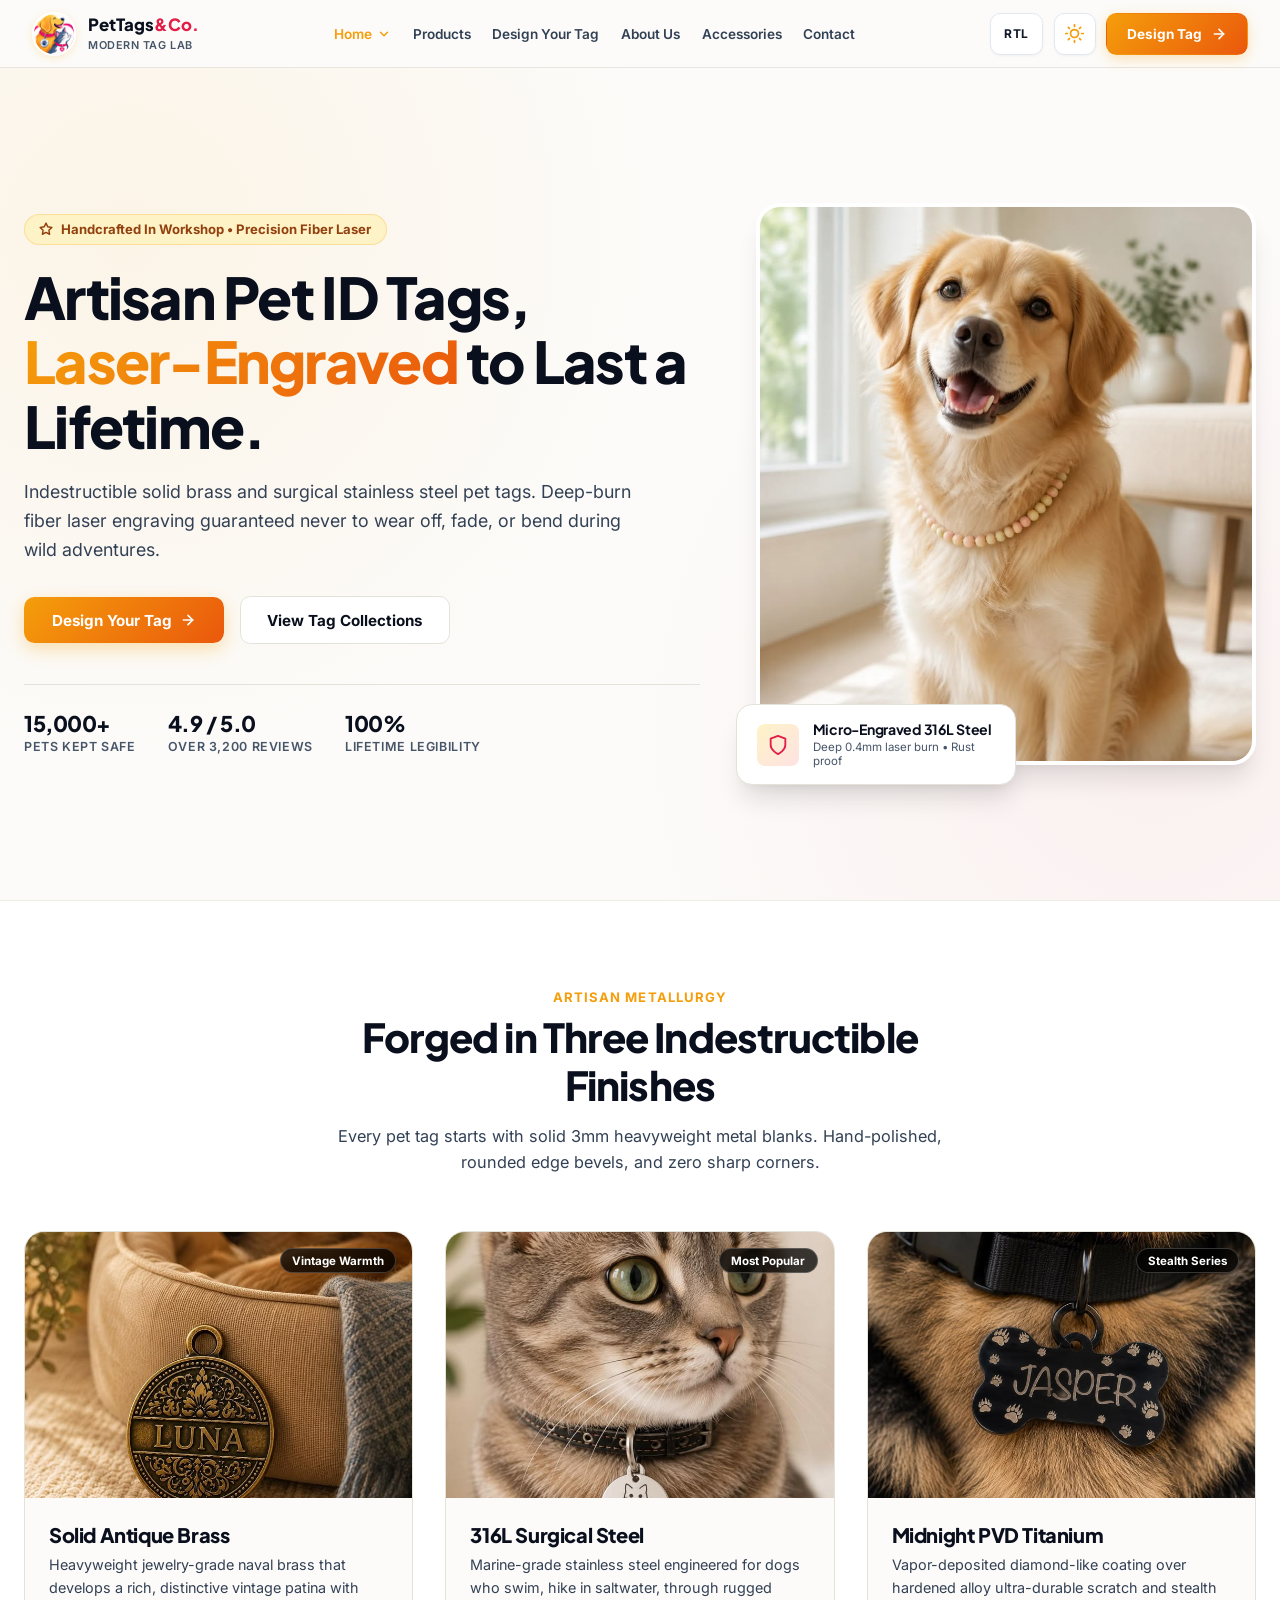
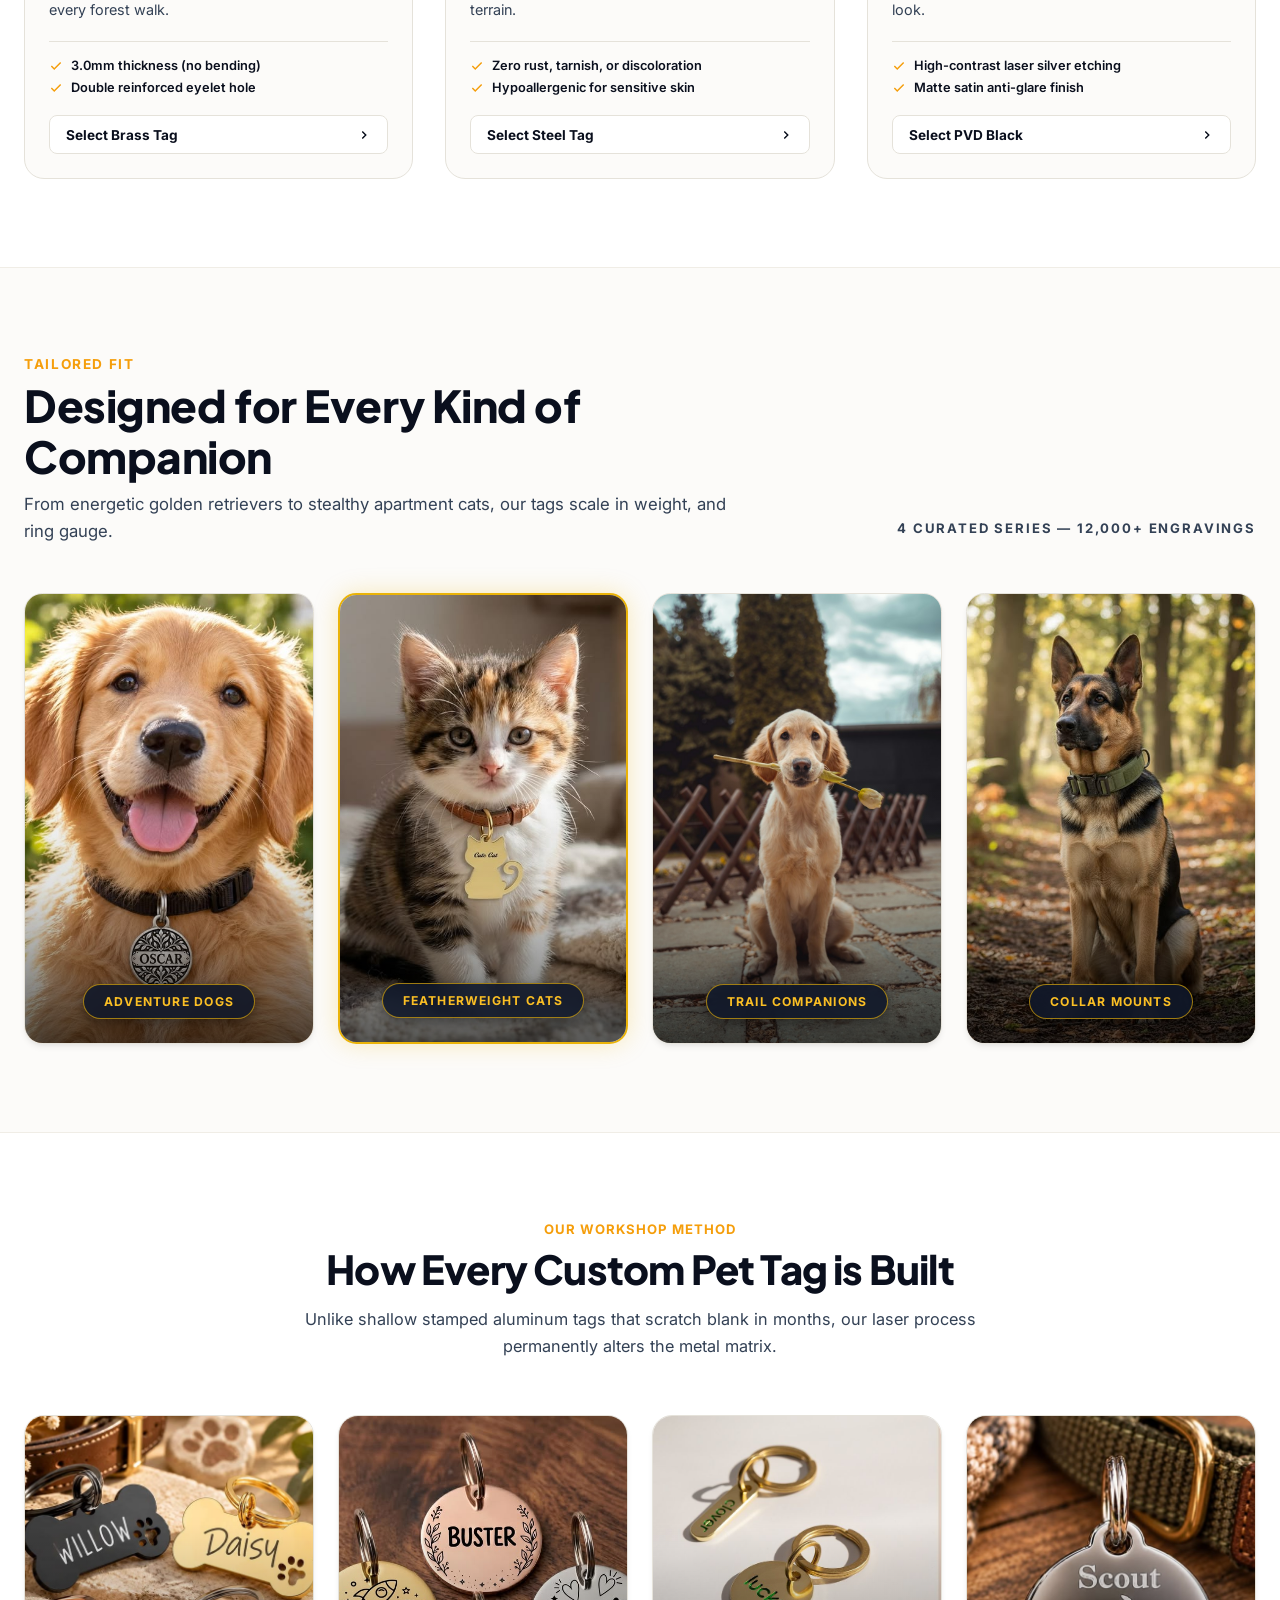
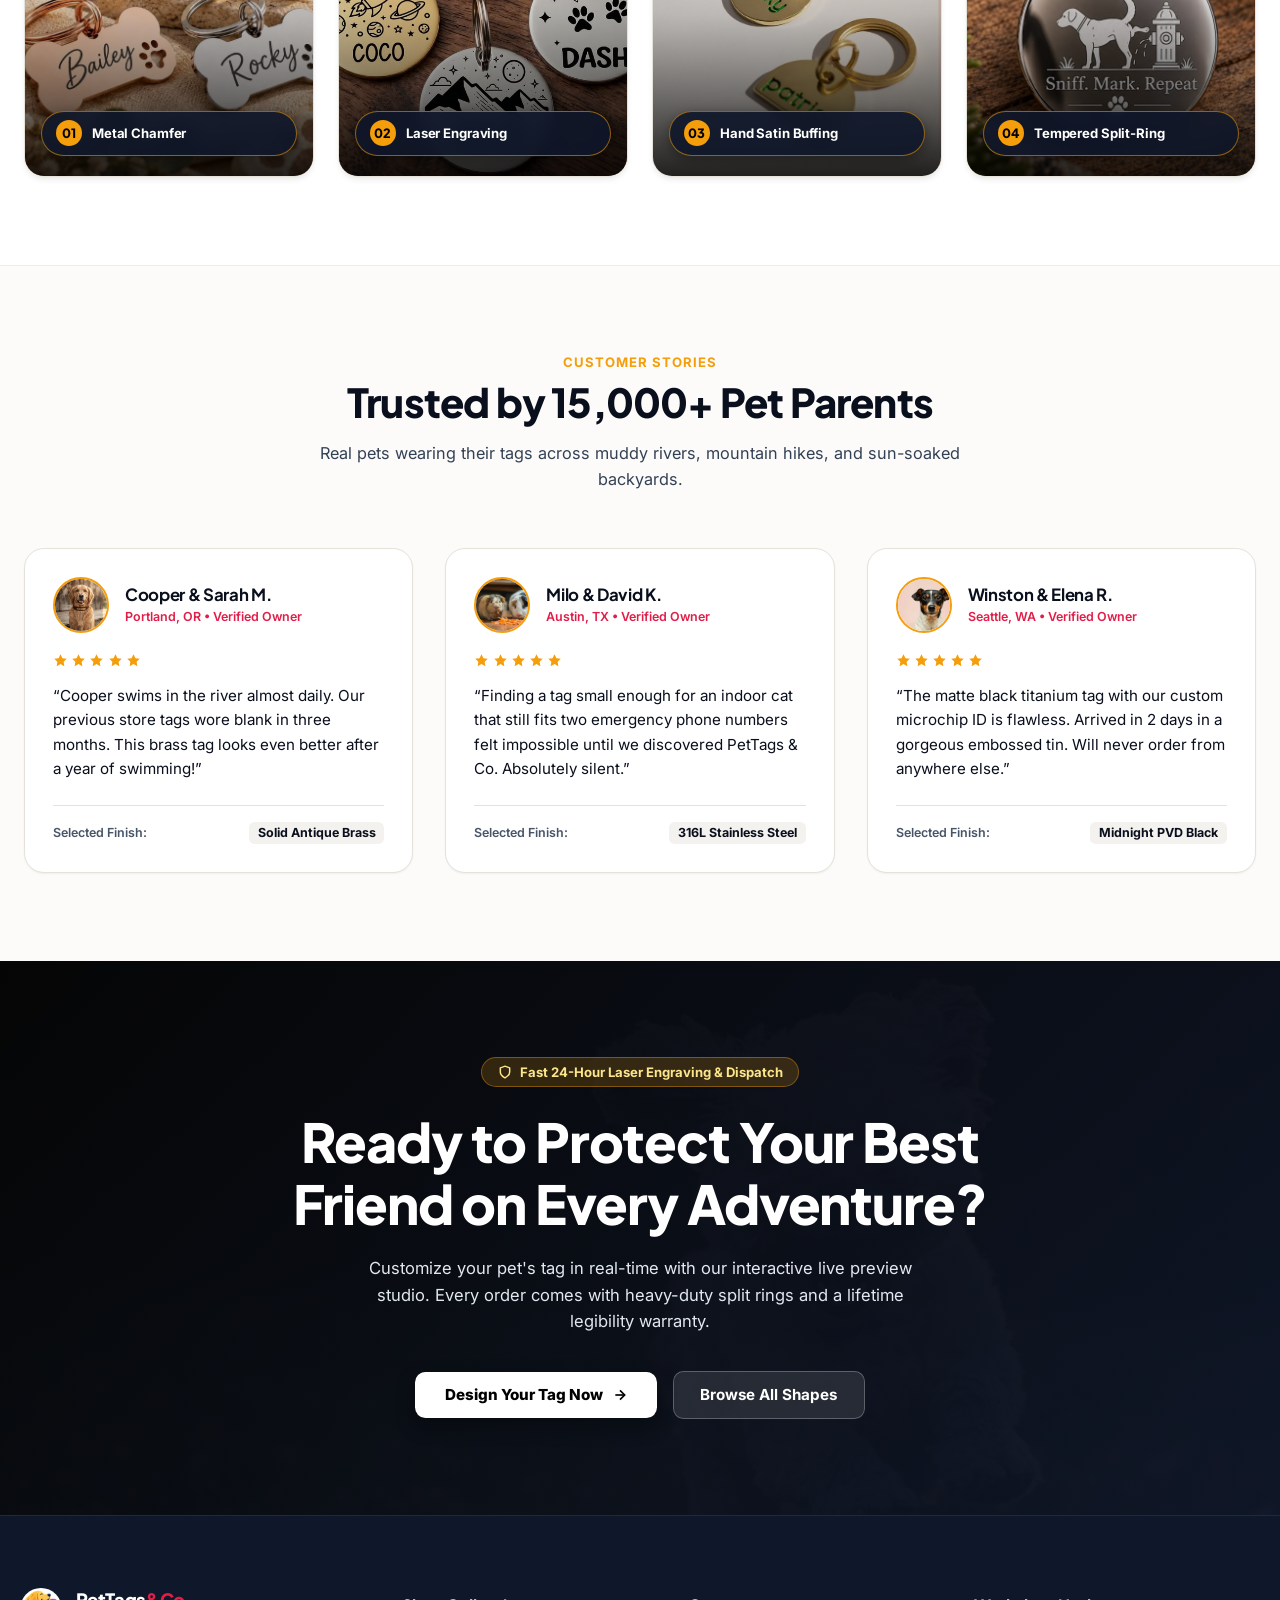
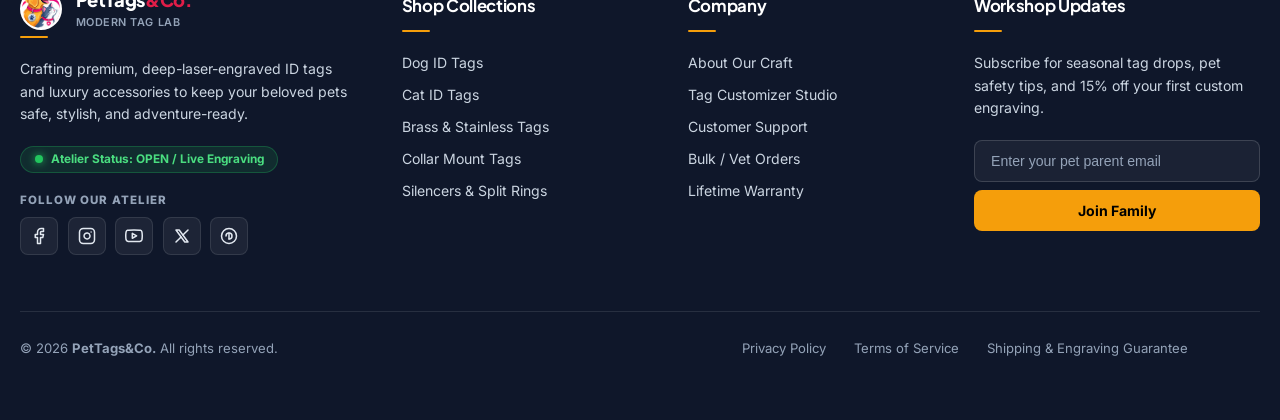
==== commit 863b6f46: "update" ====
--- a/index.html
+++ b/index.html
@@ -13,6 +13,18 @@
   <!-- Core Stylesheets (No Inline Styles) -->
   <link rel="stylesheet" href="assets/css/style.css">
   <link rel="stylesheet" href="assets/css/responsive.css">
+  <script>
+    (function () {
+      try {
+        var theme = localStorage.getItem('pet_tag_theme');
+        if (theme === 'dark' || (!theme && window.matchMedia && window.matchMedia('(prefers-color-scheme: dark)').matches)) {
+          document.documentElement.classList.add('dark');
+        } else {
+          document.documentElement.classList.remove('dark');
+        }
+      } catch (e) {}
+    })();
+  </script>
 </head>
 
 <body>
@@ -112,12 +124,7 @@
 
         <!-- Dark Mode Toggle Button (#000000 Strict) -->
         <button type="button" class="ctrl-btn js-dark-toggle" aria-label="Toggle Dark Mode" title="Switch Theme">
-          <!-- Moon Icon for Light Mode -->
-          <svg class="icon-moon" viewBox="0 0 24 24" fill="none" stroke="currentColor" stroke-width="2"
-            stroke-linecap="round" stroke-linejoin="round">
-            <path d="M21 12.79A9 9 0 1 1 11.21 3 7 7 0 0 0 21 12.79z"></path>
-          </svg>
-          <!-- Sun Icon for Dark Mode -->
+          <!-- Sun Icon for Light Mode -->
           <svg class="icon-sun" viewBox="0 0 24 24" fill="none" stroke="currentColor" stroke-width="2"
             stroke-linecap="round" stroke-linejoin="round">
             <circle cx="12" cy="12" r="5"></circle>
@@ -130,6 +137,11 @@
             <line x1="4.22" y1="19.78" x2="5.64" y2="18.36"></line>
             <line x1="18.36" y1="5.64" x2="19.78" y2="4.22"></line>
           </svg>
+          <!-- Moon Icon for Dark Mode -->
+          <svg class="icon-moon" viewBox="0 0 24 24" fill="none" stroke="currentColor" stroke-width="2"
+            stroke-linecap="round" stroke-linejoin="round">
+            <path d="M21 12.79A9 9 0 1 1 11.21 3 7 7 0 0 0 21 12.79z"></path>
+          </svg>
         </button>
 
         <!-- CTA Action Button -->
@@ -141,17 +153,6 @@
             <polyline points="12 5 19 12 12 19"></polyline>
           </svg>
         </a>
-
-        <!-- Mobile Drawer Toggle Button -->
-        <button type="button" class="btn-mobile-toggle js-mobile-toggle" aria-label="Open Mobile Menu"
-          aria-expanded="false">
-          <svg viewBox="0 0 24 24" fill="none" stroke="currentColor" stroke-width="2" stroke-linecap="round"
-            stroke-linejoin="round">
-            <line x1="3" y1="12" x2="21" y2="12"></line>
-            <line x1="3" y1="6" x2="21" y2="6"></line>
-            <line x1="3" y1="18" x2="21" y2="18"></line>
-          </svg>
-        </button>
       </div>
 
     </div>
@@ -167,8 +168,8 @@
     <div class="drawer-header">
       <div class="drawer-brand">
         <img src="assets/images/icons/logo.png" alt="Pet Tag Logo" class="drawer-brand-logo">
-        <div>
-          <div class="drawer-brand-name">PetTags&amp;Co.</div>
+        <div class="drawer-brand-meta">
+          <div class="drawer-brand-name">PetTags<span>&amp;Co.</span></div>
           <div class="drawer-brand-sub">Modern Tag Lab</div>
         </div>
       </div>
@@ -868,13 +869,13 @@
       <div class="footer-top-grid">
         <!-- Brand Summary -->
         <div class="footer-brand-wrap">
-          <div class="footer-brand">
+          <a href="index.html" class="footer-brand" aria-label="PetTags&amp;Co. Home">
             <img src="assets/images/icons/logo.png" alt="Pet Tag Logo" class="footer-logo">
             <div class="footer-brand-text">
               <h3>PetTags<span>&amp;Co.</span></h3>
               <p>Modern Tag Lab</p>
             </div>
-          </div>
+          </a>
           <p class="footer-bio">
             Crafting premium, deep-laser-engraved ID tags and luxury accessories to keep your beloved pets safe,
             stylish, and adventure-ready.
@@ -974,7 +975,7 @@
 
       <!-- Footer Bottom Bar -->
       <div class="footer-bottom-bar">
-        <p>&copy; 2026 PetTags&amp;Co. All rights reserved.</p>
+        <p>&copy; 2026 <a href="index.html" class="footer-bottom-brand-link">PetTags&amp;Co.</a> All rights reserved.</p>
         <ul class="footer-bottom-links">
           <li><a href="#">Privacy Policy</a></li>
           <li><a href="#">Terms of Service</a></li>
--- a/assets/css/style.css
+++ b/assets/css/style.css
@@ -549,15 +549,15 @@
   transition: transform 0.25s cubic-bezier(0.34, 1.56, 0.64, 1), color 0.2s ease, filter 0.2s ease;
 }
 
-/* Icon States: Light vs Dark */
+/* Icon States: Light Mode shows Sun, Dark Mode shows Moon */
+.js-dark-toggle .icon-sun {
+  display: block;
+  color: #f59e0b;
+}
+
 .js-dark-toggle .icon-moon {
-  display: block;
+  display: none;
   color: #1e293b;
-}
-
-.js-dark-toggle .icon-sun {
-  display: none;
-  color: #f59e0b;
 }
 
 .ctrl-btn.js-dark-toggle:hover svg {
@@ -581,15 +581,15 @@
   box-shadow: 0 0 12px rgba(245, 158, 11, 0.25);
 }
 
+html.dark .js-dark-toggle .icon-sun {
+  display: none !important;
+}
+
 html.dark .js-dark-toggle .icon-moon {
-  display: none !important;
-}
-
-html.dark .js-dark-toggle .icon-sun {
   display: block !important;
-  color: #fbbf24 !important;
-  fill: rgba(251, 191, 36, 0.22);
-  filter: drop-shadow(0 0 7px rgba(251, 191, 36, 0.7));
+  color: #38bdf8 !important;
+  fill: rgba(56, 189, 248, 0.22);
+  filter: drop-shadow(0 0 7px rgba(56, 189, 248, 0.7));
 }
 
 /* CTA Header Action Button */
@@ -631,9 +631,9 @@
   transform: translateX(3px);
 }
 
-/* Mobile Toggle Button */
+/* Mobile Toggle Button (Removed - All Nav Links Visible) */
 .btn-mobile-toggle {
-  display: none;
+  display: none !important;
   width: 42px;
   height: 42px;
   box-sizing: border-box;
@@ -752,7 +752,7 @@
 .drawer-brand {
   display: flex;
   align-items: center;
-  gap: 0.65rem;
+  gap: 0.75rem;
 }
 
 .drawer-brand-logo {
@@ -761,6 +761,15 @@
   border-radius: 50%;
   object-fit: cover;
   border: 1px solid var(--border-color);
+  flex-shrink: 0;
+}
+
+.drawer-brand > div,
+.drawer-brand-meta {
+  display: flex;
+  flex-direction: column;
+  gap: 0.35rem;
+  justify-content: center;
 }
 
 .drawer-brand-name {
@@ -768,13 +777,22 @@
   font-size: 0.95rem;
   font-weight: 800;
   color: var(--text-main);
-  line-height: 1.1;
+  line-height: 1.15;
+  white-space: nowrap;
+}
+
+.drawer-brand-name span {
+  color: var(--color-accent);
 }
 
 .drawer-brand-sub {
   font-size: 0.65rem;
-  font-weight: 500;
+  font-weight: 600;
+  letter-spacing: 0.05em;
+  text-transform: uppercase;
   color: var(--text-light);
+  line-height: 1.2;
+  white-space: nowrap;
 }
 
 .btn-drawer-close {
@@ -951,11 +969,13 @@
 }
 
 .drawer-ctrl-item .icon-sun {
+  display: block;
+  color: #f59e0b;
+}
+
+.drawer-ctrl-item .icon-moon {
   display: none;
-}
-
-.drawer-ctrl-item .icon-moon {
-  display: block;
+  color: #1e293b;
 }
 
 .drawer-ctrl-item:hover {
@@ -963,13 +983,13 @@
   color: var(--color-primary);
 }
 
+html.dark .drawer-ctrl-item .icon-sun {
+  display: none !important;
+}
+
 html.dark .drawer-ctrl-item .icon-moon {
-  display: none !important;
-}
-
-html.dark .drawer-ctrl-item .icon-sun {
   display: block !important;
-  color: #fbbf24 !important;
+  color: #38bdf8 !important;
 }
 
 /* ==========================================================================
@@ -1064,6 +1084,17 @@
   margin-bottom: 1.25rem;
   position: relative;
   padding-bottom: 0.5rem;
+  text-decoration: none;
+  cursor: pointer;
+  transition: opacity 0.2s ease;
+}
+
+.footer-brand:hover {
+  opacity: 0.95;
+}
+
+.footer-brand:hover .footer-brand-text h3 {
+  color: var(--color-primary);
 }
 
 .footer-brand::after {
@@ -1318,6 +1349,17 @@
   font-size: 0.82rem;
   color: #94a3b8;
   box-sizing: border-box;
+}
+
+.footer-bottom-brand-link {
+  color: inherit;
+  text-decoration: none;
+  font-weight: 700;
+  transition: color 0.2s ease;
+}
+
+.footer-bottom-brand-link:hover {
+  color: var(--color-primary);
 }
 
 [dir="rtl"] .footer-bottom-bar {
@@ -2592,15 +2634,15 @@
   display: inline-flex;
   align-items: center;
   gap: 0.5rem;
-  padding: 0.4rem 1rem;
+  padding: 0.35rem 0.95rem;
   border-radius: 9999px;
   background: rgba(15, 23, 42, 0.9);
   color: #38bdf8;
-  font-size: 0.8rem;
+  font-size: 0.78rem;
   font-weight: 700;
   letter-spacing: 0.06em;
   text-transform: uppercase;
-  margin-bottom: 1.5rem;
+  margin-bottom: 1rem;
   border: 1px solid rgba(56, 189, 248, 0.4);
   backdrop-filter: blur(8px);
 }
@@ -2612,13 +2654,16 @@
 }
 
 .hero-modern-title {
-  font-size: clamp(2.4rem, 5vw, 4rem);
-  font-weight: 800;
-  line-height: 1.15;
+  font-size: clamp(1.75rem, 3.2vw, 2.65rem);
+  font-weight: 800;
+  line-height: 1.2;
   color: #ffffff;
-  margin-bottom: 1.25rem;
+  margin-bottom: 1rem;
   letter-spacing: -0.02em;
   text-align: center;
+  max-width: 48rem;
+  margin-left: auto;
+  margin-right: auto;
 }
 
 .hero-modern-title span {
@@ -2626,11 +2671,11 @@
 }
 
 .hero-modern-desc {
-  font-size: 1.15rem;
-  line-height: 1.65;
+  font-size: clamp(0.95rem, 1.3vw, 1.05rem);
+  line-height: 1.55;
   color: #cbd5e1;
-  margin-bottom: 2.25rem;
-  max-width: 44rem;
+  margin-bottom: 1.75rem;
+  max-width: 42rem;
   text-align: center;
 }
 
--- a/assets/css/responsive.css
+++ b/assets/css/responsive.css
@@ -11,37 +11,16 @@
   }
 }
 
-/* Mobile Drawer & Backdrop: Strict State Management */
-.mobile-drawer.is-open,
-[dir="rtl"] .mobile-drawer.is-open,
-#mobile-drawer.is-open,
-[dir="rtl"] #mobile-drawer.is-open {
-  transform: translateX(0) !important;
-  display: flex !important;
-  visibility: visible !important;
-  opacity: 1 !important;
-  pointer-events: auto !important;
-}
-
-.mobile-drawer-backdrop.is-open,
-#mobile-drawer-backdrop.is-open {
-  display: block !important;
-  visibility: visible !important;
-  opacity: 1 !important;
-  pointer-events: auto !important;
-}
-
-/* Ensure mobile drawer is never displayed on large desktop (> 1366px) */
-@media (min-width: 1367px) {
-  .mobile-drawer,
-  .mobile-drawer-backdrop,
-  #mobile-drawer,
-  #mobile-drawer-backdrop {
-    display: none !important;
-    visibility: hidden !important;
-    opacity: 0 !important;
-    pointer-events: none !important;
-  }
+/* Mobile Drawer & Backdrop Disabled - Hamburger Menu Removed & All Navigation Links Kept Visible */
+.btn-mobile-toggle,
+.mobile-drawer,
+.mobile-drawer-backdrop,
+#mobile-drawer,
+#mobile-drawer-backdrop {
+  display: none !important;
+  visibility: hidden !important;
+  opacity: 0 !important;
+  pointer-events: none !important;
 }
 
 /* ==========================================================================
@@ -119,36 +98,89 @@
   }
 }
 
-/* iPad Pro (11-inch & 12.9-inch in Portrait & Landscape up to 1366px)
-   Strictly ONLY the Menu Button in Header */
+/* iPad Pro & Medium Screen (1025px - 1366px): Navigation Links Always Visible */
 @media screen and (min-width: 1025px) and (max-width: 1366px) {
+  .nav-desktop-wrapper,
   .nav-desktop {
+    display: flex !important;
+    align-items: center;
+    gap: 0.85rem;
+  }
+
+  .nav-link,
+  .dropdown-trigger {
+    font-size: 0.85rem;
+    padding: 0.45rem 0.25rem;
+  }
+
+  .btn-mobile-toggle {
     display: none !important;
-  }
-
-  .btn-mobile-toggle {
-    display: inline-flex !important;
   }
 
   .header-actions .btn-header-cta,
   .header-actions .ctrl-btn {
+    display: inline-flex !important;
+  }
+}
+
+/* Tablet & Compact Desktop Breakpoint (769px - 1024px: All Navigation Links Visible) */
+@media (min-width: 769px) and (max-width: 1024px) {
+  .header-container {
+    padding: 0 1rem;
+    gap: 0.65rem;
+  }
+
+  .nav-desktop-wrapper,
+  .nav-desktop {
+    display: flex !important;
+    align-items: center;
+    gap: 0.55rem;
+  }
+
+  .nav-link,
+  .dropdown-trigger {
+    font-size: 0.8rem;
+    padding: 0.35rem 0.2rem;
+  }
+
+  .brand-title {
+    font-size: 0.95rem;
+  }
+
+  .brand-subtitle {
+    font-size: 0.6rem;
+  }
+
+  .btn-mobile-toggle {
     display: none !important;
   }
+
+  .header-actions {
+    gap: 0.45rem;
+  }
+
+  .header-actions .btn-header-cta {
+    display: inline-flex !important;
+    height: 38px;
+    padding: 0 0.85rem;
+    font-size: 0.78rem;
+  }
+
+  .header-actions .ctrl-btn {
+    display: inline-flex !important;
+    height: 38px;
+    width: 38px;
+  }
+
+  .header-actions .ctrl-btn.js-rtl-toggle {
+    min-width: 42px;
+    padding: 0 0.55rem;
+  }
 }
 
-/* Desktop & Laptop Breakpoint (Under 1024px: Switch to Mobile Drawer) */
+/* Desktop & Laptop Breakpoint (Under 1024px: Keep Navigation Links Visible) */
 @media (max-width: 1024px) {
-  .nav-desktop {
-    display: none !important;
-  }
-
   .btn-mobile-toggle {
-    display: inline-flex !important;
-  }
-
-  /* iPad Pro (1024px) & Tablet: Strictly ONLY the Menu Button in Header */
-  .header-actions .btn-header-cta,
-  .header-actions .ctrl-btn {
     display: none !important;
   }
 
@@ -213,27 +245,112 @@
   }
 }
 
-/* Tablet & Phablet (Under 768px) */
+/* Tablet & Phablet (Under 768px): All Nav Links Visible in Header */
 @media (max-width: 768px) {
   :root {
-    --header-height: 3.85rem;
+    --header-height: 5.25rem;
+  }
+
+  .site-header {
+    height: auto !important;
+    min-height: var(--header-height);
+    padding: 0.4rem 0 0.3rem;
+  }
+
+  .site-header .header-container {
+    display: flex;
+    flex-wrap: wrap;
+    align-items: center;
+    justify-content: space-between;
+    row-gap: 0.3rem;
+    padding: 0 0.85rem;
+  }
+
+  .brand-link {
+    order: 1;
+    gap: 0.5rem;
+  }
+
+  .brand-meta {
+    gap: 0.15rem;
   }
 
   .brand-subtitle {
-    display: none;
+    display: block;
+    font-size: 0.62rem;
+    font-weight: 600;
+    letter-spacing: 0.04em;
+    text-transform: uppercase;
+    color: var(--text-light);
+    line-height: 1.15;
+    white-space: nowrap;
   }
 
   .brand-logo-wrap {
-    width: 38px;
-    height: 38px;
+    width: 36px;
+    height: 36px;
   }
 
   .brand-title {
     font-size: 0.95rem;
   }
 
+  .header-actions {
+    order: 2;
+    gap: 0.35rem;
+  }
+
   .header-actions .ctrl-btn {
-    display: none; /* Accessible inside mobile drawer */
+    display: inline-flex !important;
+    width: 36px;
+    height: 36px;
+  }
+
+  .header-actions .ctrl-btn.js-rtl-toggle {
+    min-width: 38px;
+    padding: 0 0.5rem;
+    font-size: 0.75rem;
+  }
+
+  .header-actions .btn-header-cta {
+    display: inline-flex !important;
+    height: 36px;
+    padding: 0 0.75rem;
+    font-size: 0.78rem;
+  }
+
+  .header-actions .btn-header-cta svg {
+    width: 14px;
+    height: 14px;
+  }
+
+  .btn-mobile-toggle {
+    display: none !important;
+  }
+
+  .nav-desktop-wrapper {
+    order: 3;
+    width: 100%;
+    display: flex !important;
+    justify-content: center;
+    overflow: visible;
+  }
+
+  .nav-desktop {
+    display: flex !important;
+    flex-wrap: wrap;
+    align-items: center;
+    justify-content: center;
+    gap: 0.2rem 0.55rem;
+    padding: 0;
+    margin: 0;
+    list-style: none;
+  }
+
+  .nav-link,
+  .dropdown-trigger {
+    font-size: 0.78rem;
+    padding: 0.2rem 0.25rem;
   }
 
   /* Full Viewport Height for Home Hero on Mobile/Tablet */
@@ -322,21 +439,44 @@
     gap: 1.15rem;
   }
 
+  :root {
+    --header-height: 5.75rem;
+  }
+
   .header-container {
-    padding: 0 0.85rem;
+    padding: 0 0.65rem;
   }
 
   .brand-title {
     font-size: 0.85rem;
   }
 
+  .brand-subtitle {
+    font-size: 0.58rem;
+  }
+
   .brand-logo-wrap {
-    width: 34px;
-    height: 34px;
-  }
-
-  .mobile-drawer {
-    max-width: 100%;
+    width: 32px;
+    height: 32px;
+  }
+
+  .nav-desktop {
+    gap: 0.15rem 0.35rem;
+  }
+
+  .nav-link,
+  .dropdown-trigger {
+    font-size: 0.72rem;
+    padding: 0.15rem 0.2rem;
+  }
+
+  .header-actions .btn-header-cta {
+    padding: 0 0.55rem;
+    font-size: 0.74rem;
+  }
+
+  .header-actions .btn-header-cta svg {
+    display: none;
   }
 
   .footer-bottom-links {
